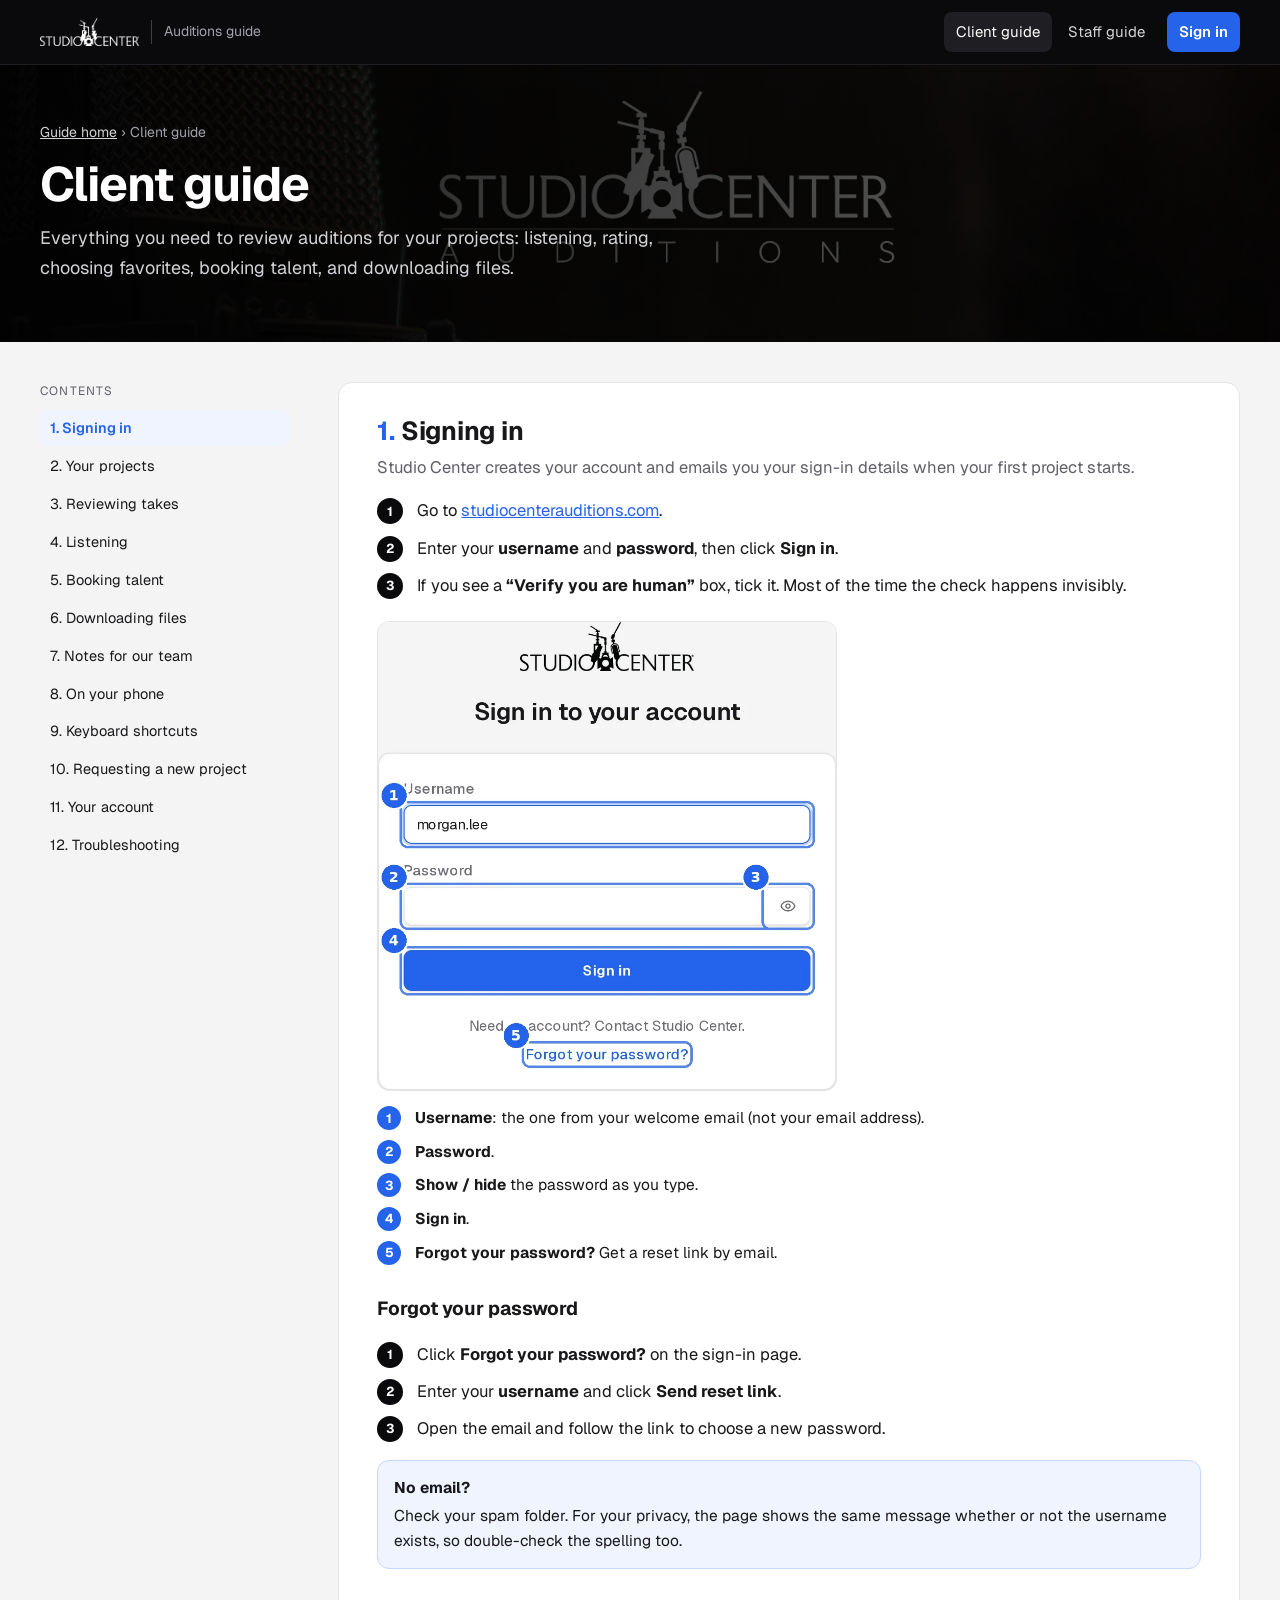
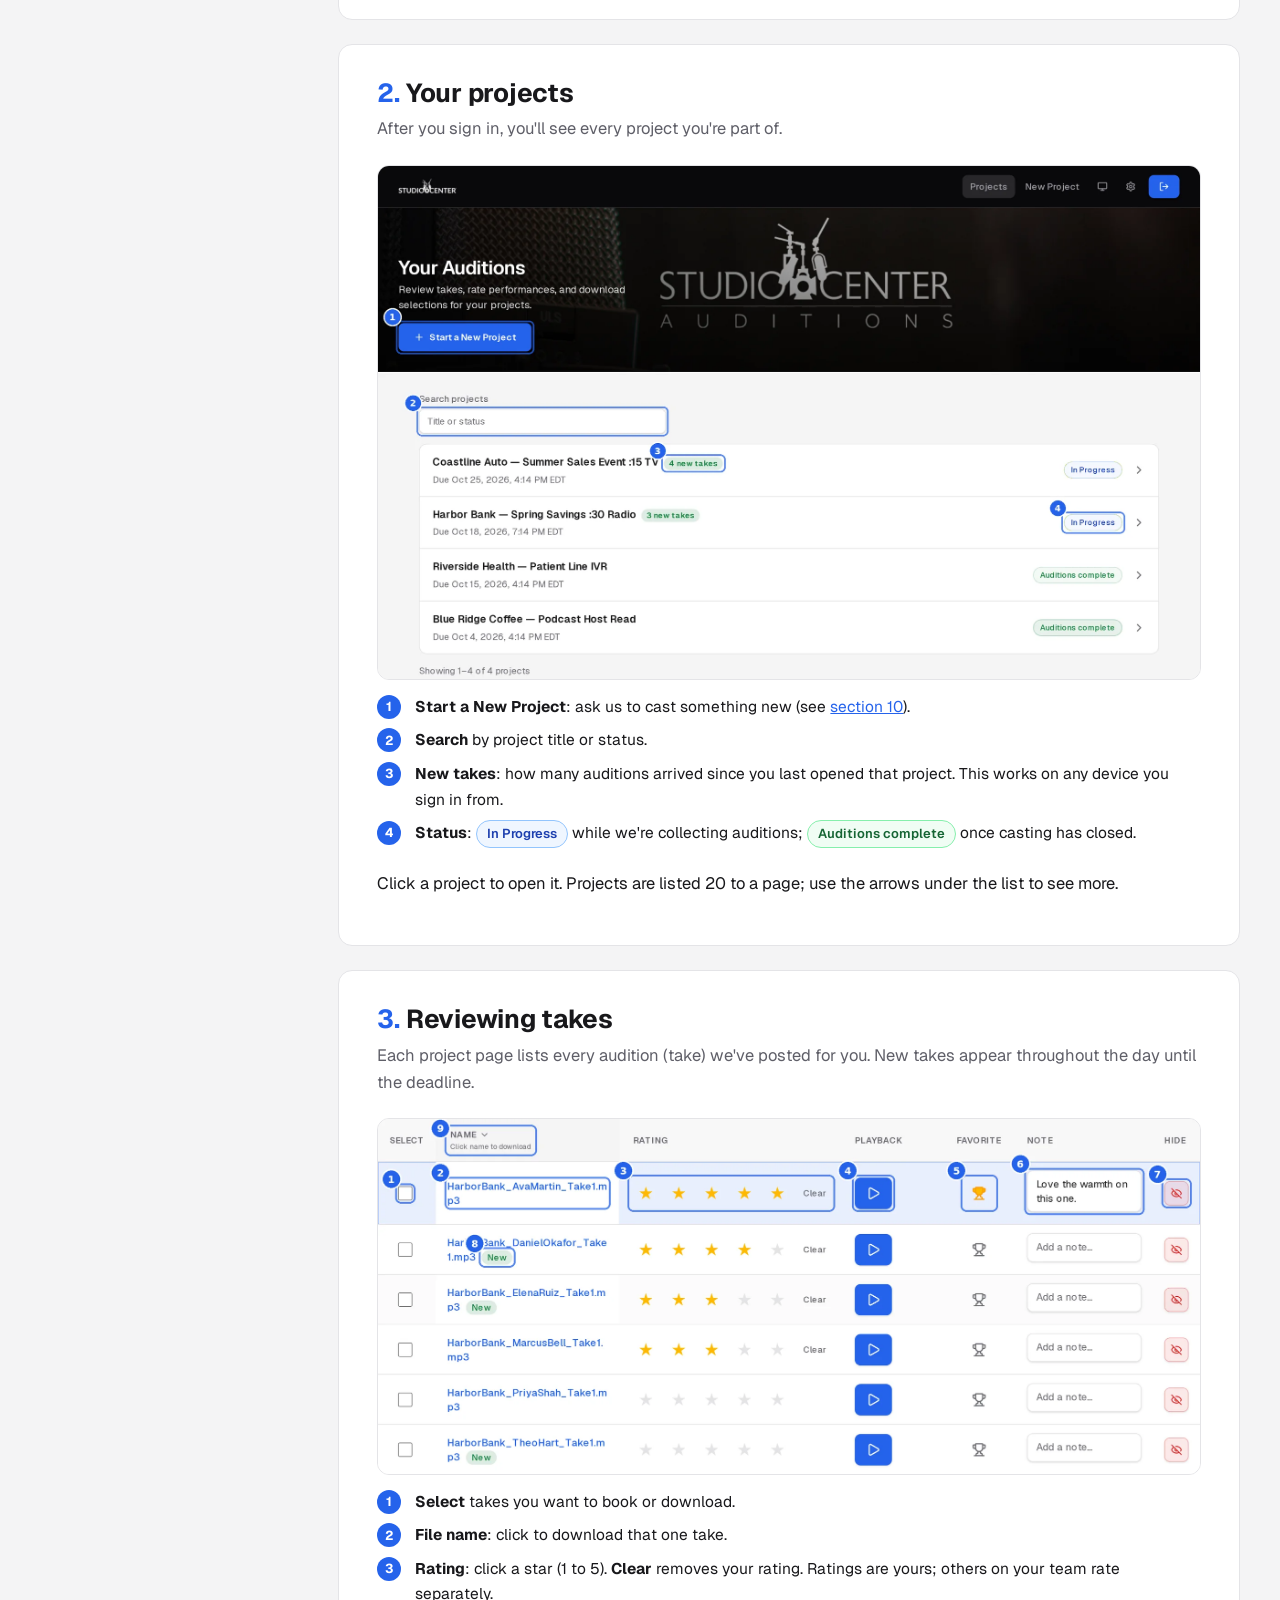
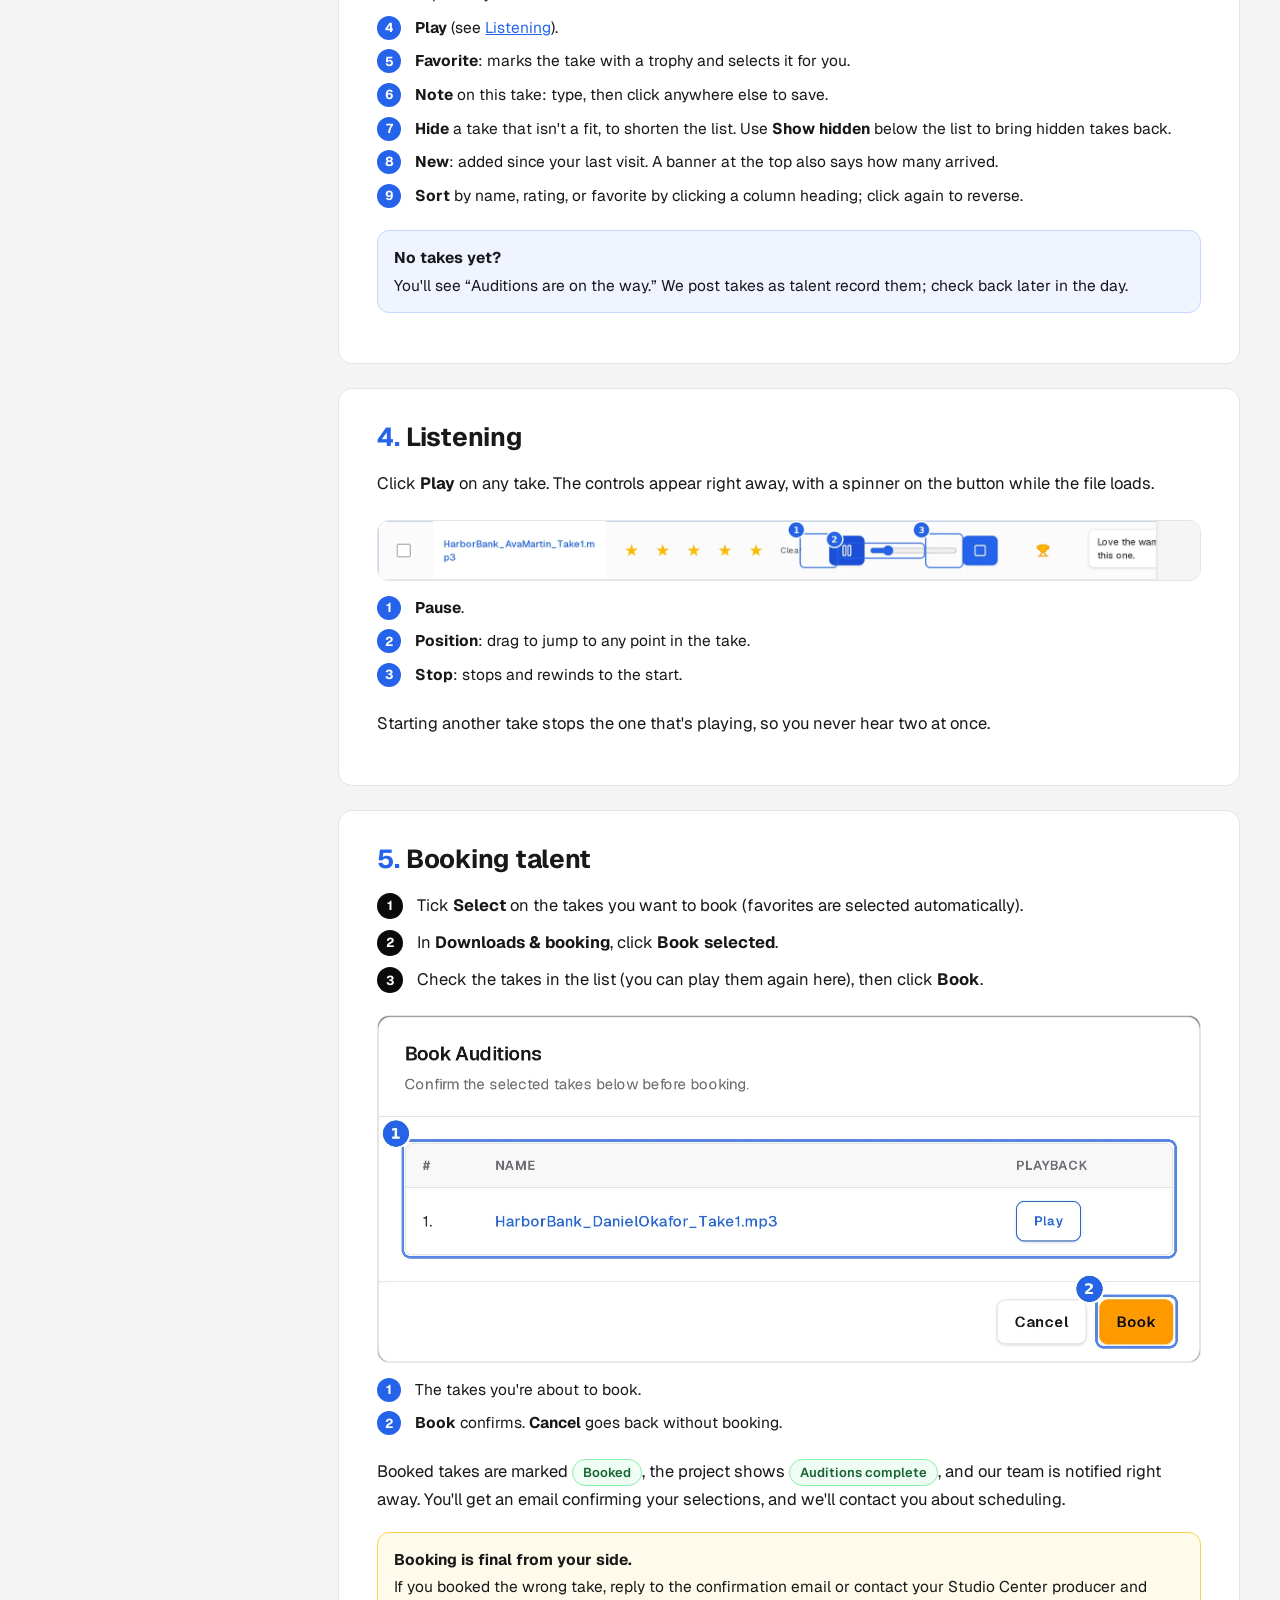
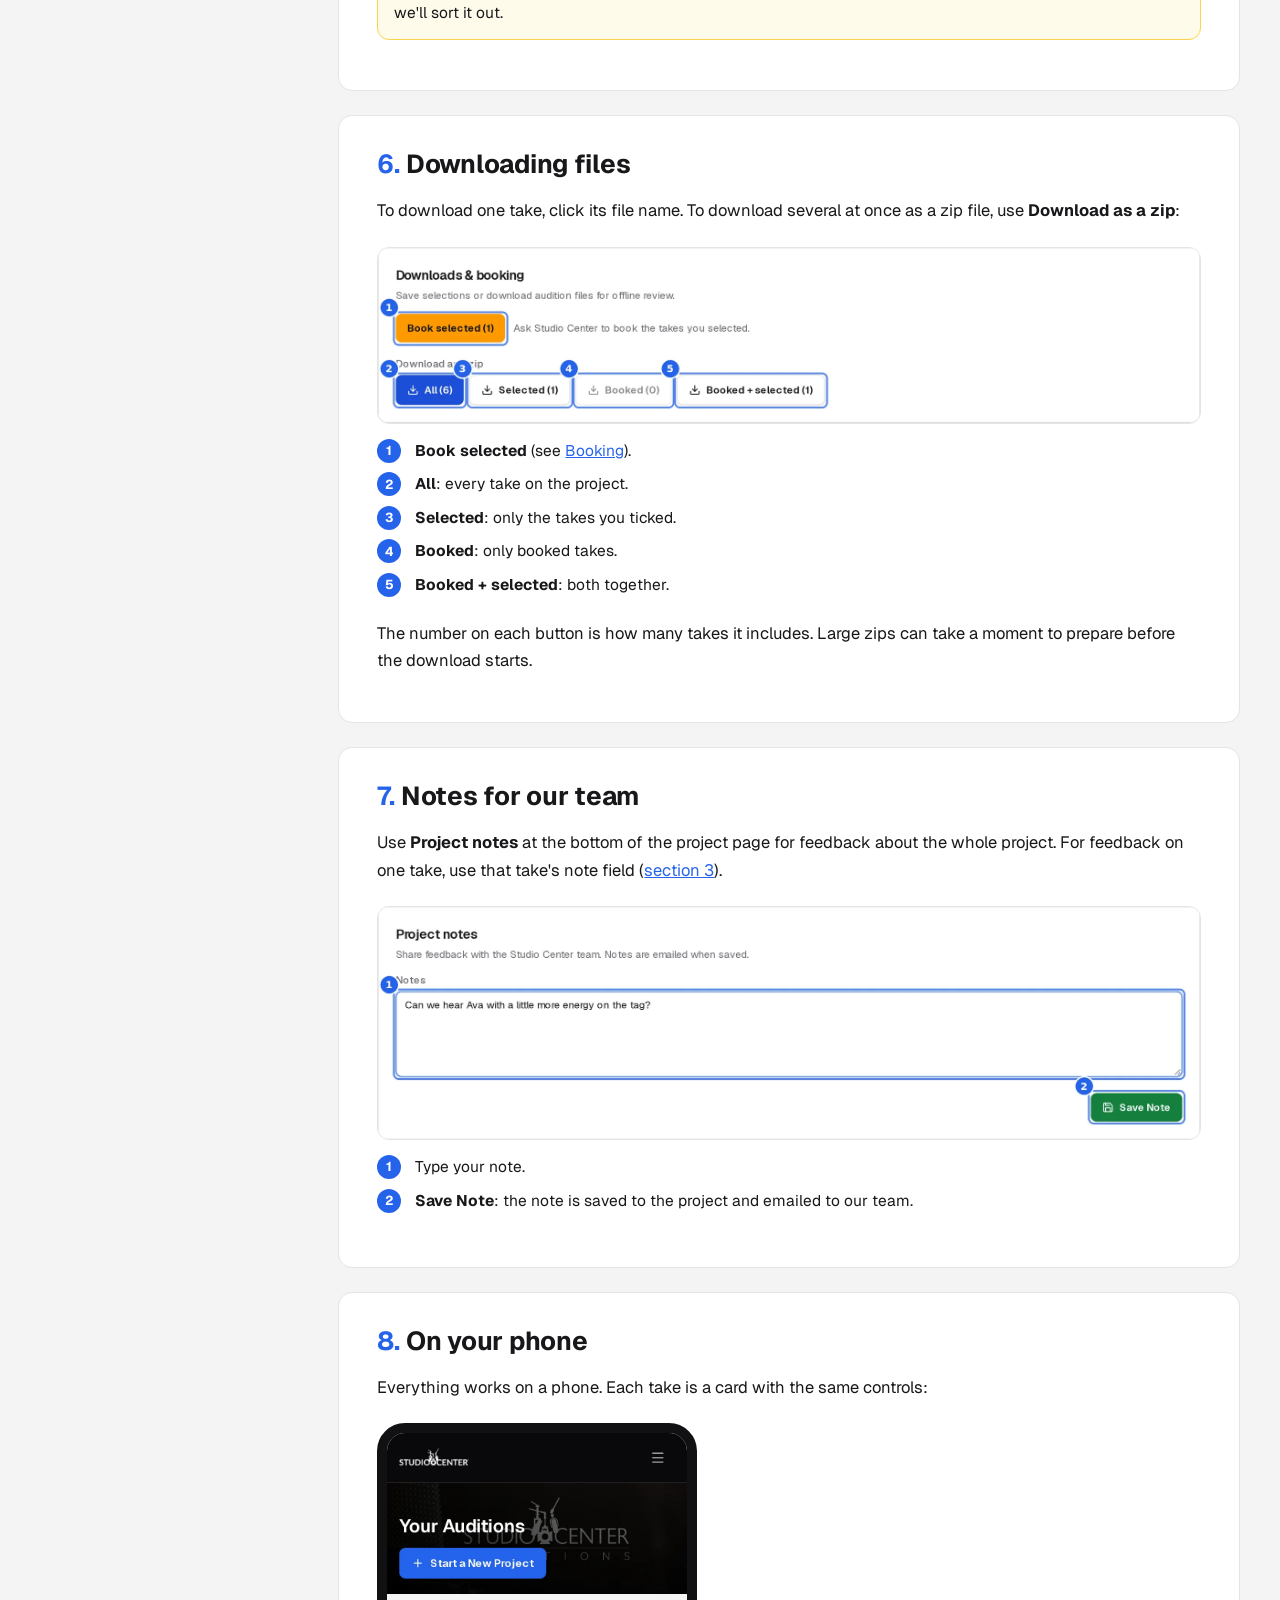
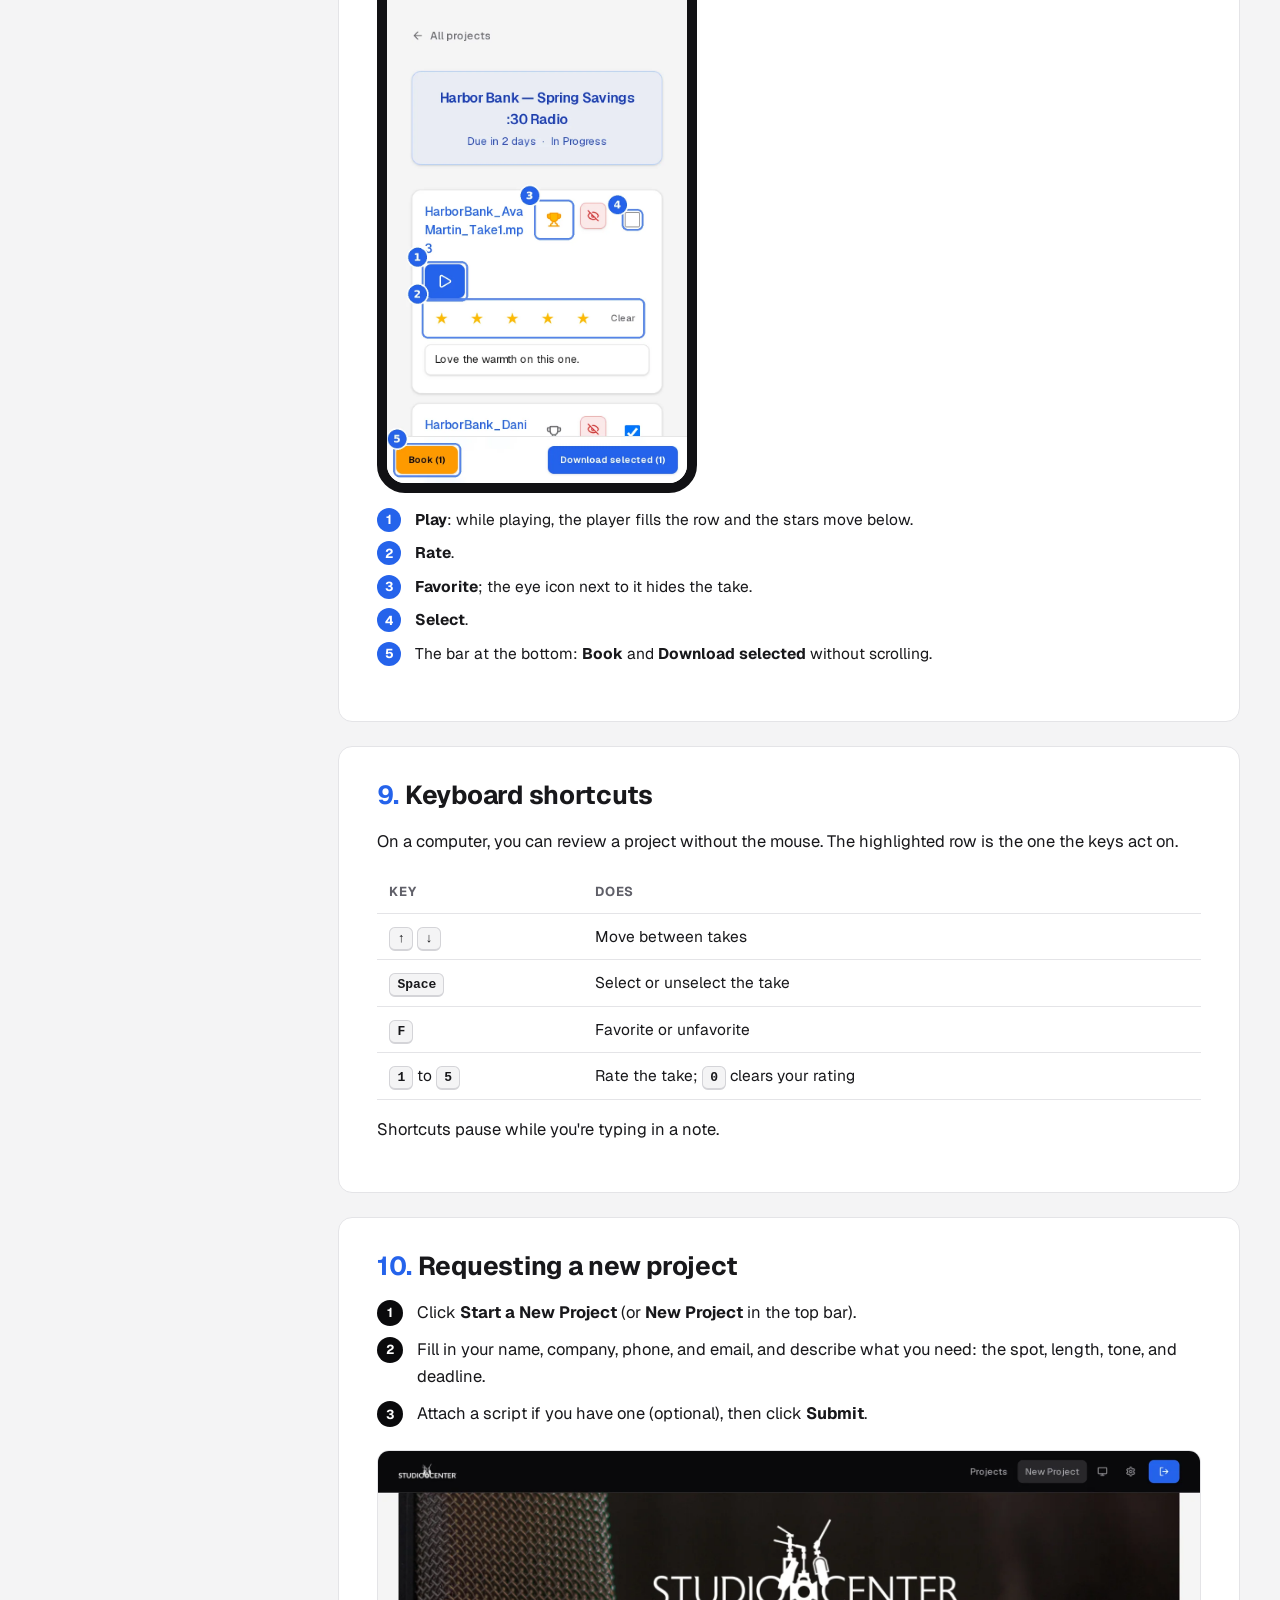
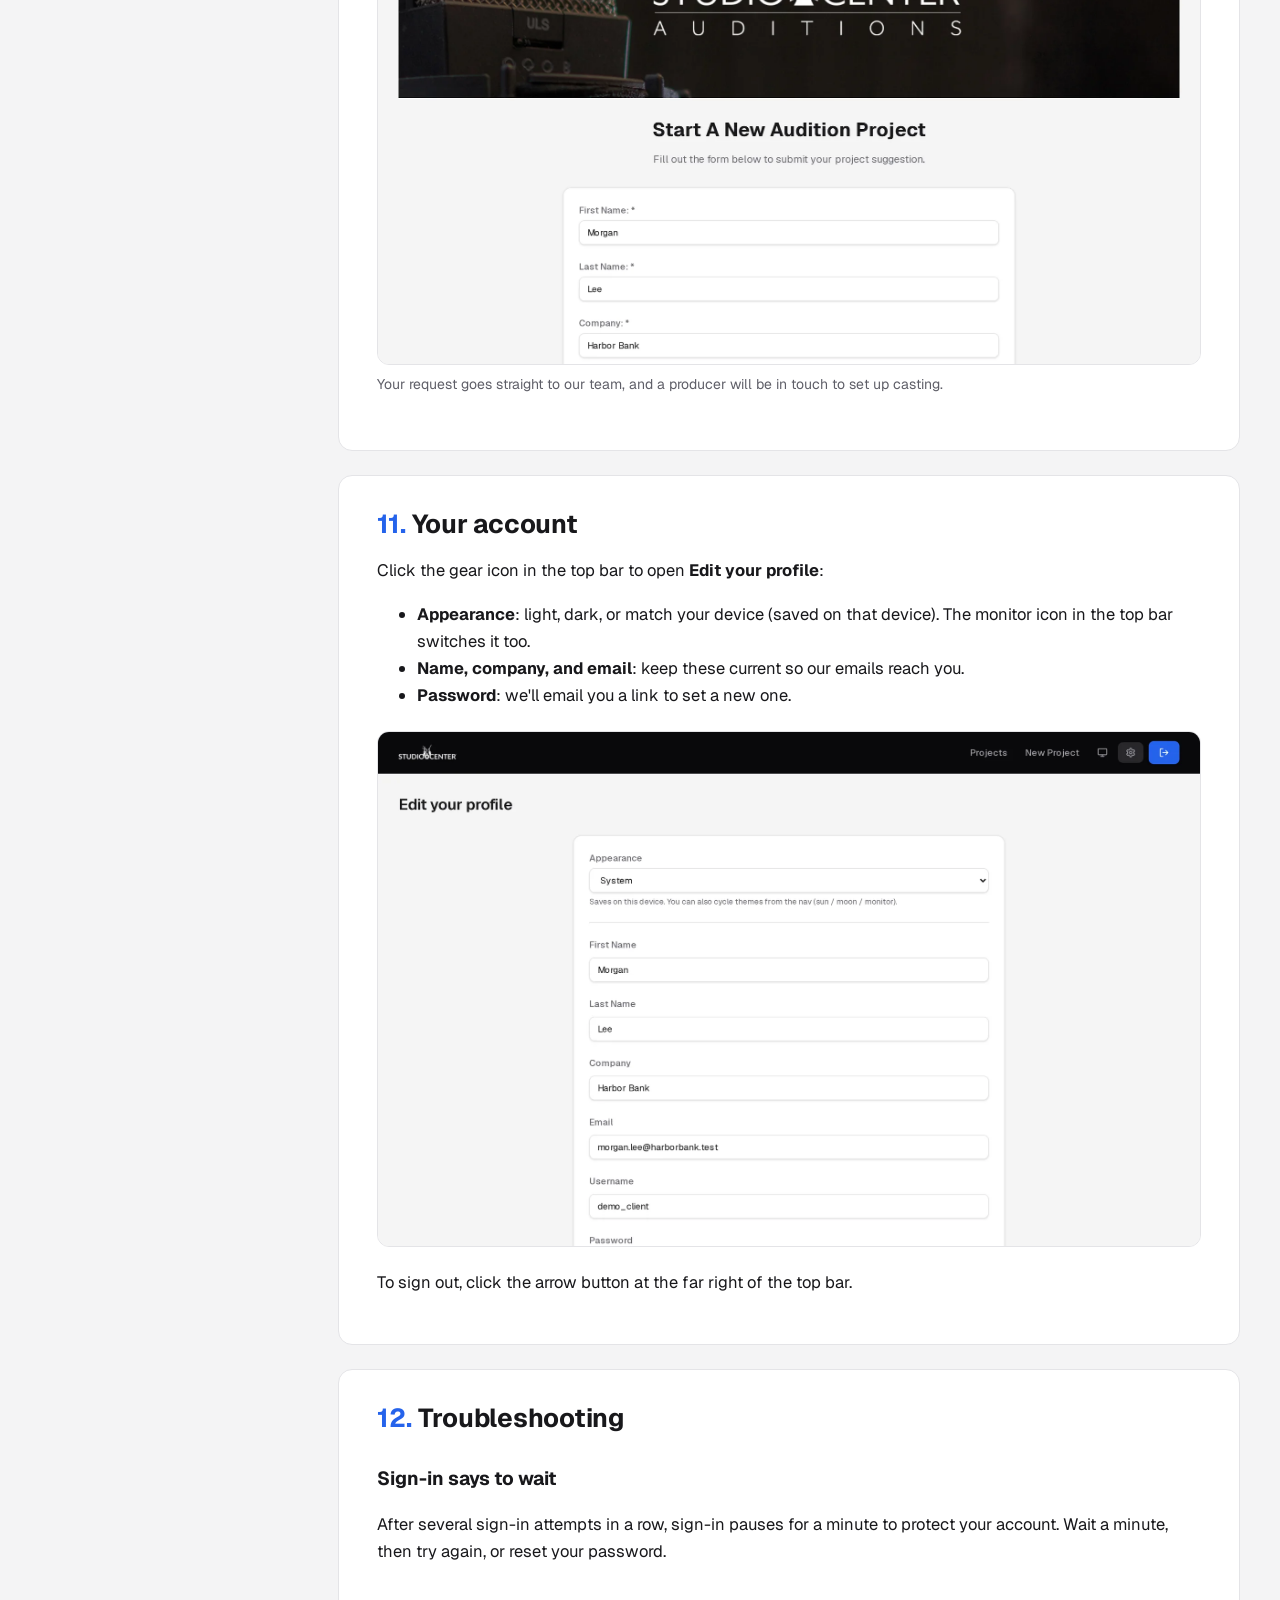
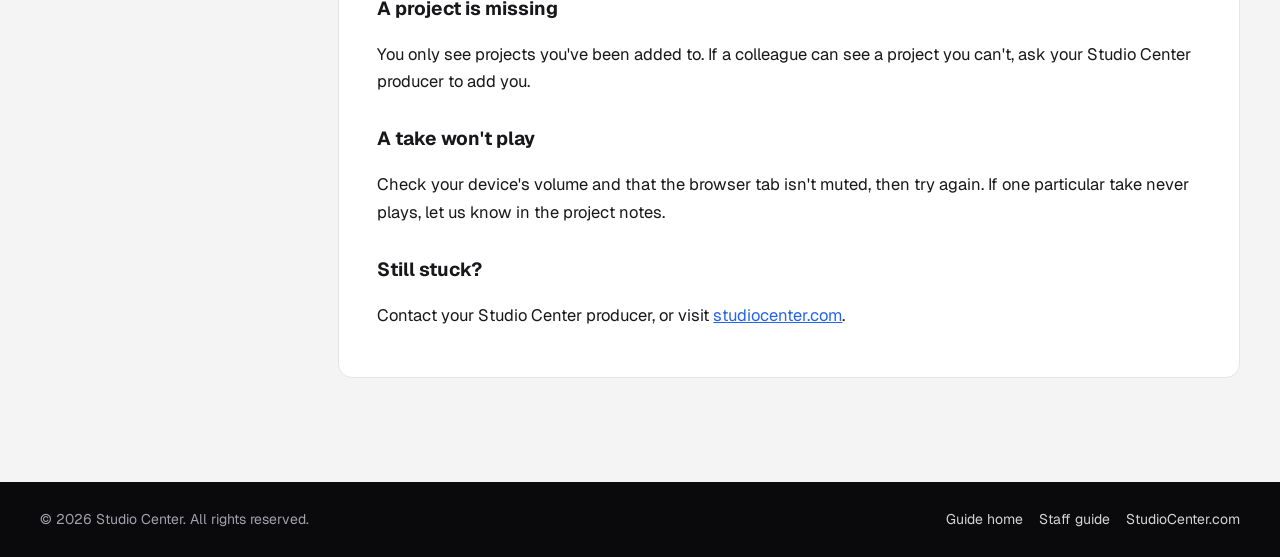
==== client-guide.html @ 07613384 "Turn the site into a user guide: client guide, staff guide, guide home. Step-by-step instructions wi" ====
<!doctype html>
<html lang="en">
<head>
  <meta charset="utf-8">
  <meta name="viewport" content="width=device-width, initial-scale=1">
  <title>Client guide · Studio Center Auditions</title>
  <meta name="description" content="How to review auditions, rate and favorite takes, book talent, and download files in Studio Center Auditions.">
  <link rel="icon" href="assets/icon.png" type="image/png">
  <link rel="apple-touch-icon" href="assets/apple-icon.png">
  <link rel="preconnect" href="https://fonts.googleapis.com">
  <link rel="preconnect" href="https://fonts.gstatic.com" crossorigin>
  <link href="https://fonts.googleapis.com/css2?family=Geist:wght@400;500;600;700&display=swap" rel="stylesheet">
  <link rel="stylesheet" href="assets/site.css">
</head>
<body>
  <header class="top">
    <div class="wrap">
      <a class="brand" href="./"><img src="assets/sc-logo-white.png" alt="Studio Center" width="900" height="254"><span>Auditions guide</span></a>
      <nav>
        <a href="client-guide.html" aria-current="page">Client guide</a>
        <a href="staff-guide.html" class="hide-sm">Staff guide</a>
        <a class="signin" href="https://studiocenterauditions.com/auth/signin">Sign in</a>
      </nav>
    </div>
  </header>

  <div class="band">
    <div class="wrap">
      <div class="crumb"><a href="./">Guide home</a> › Client guide</div>
      <h1>Client guide</h1>
      <p>Everything you need to review auditions for your projects: listening, rating, choosing favorites, booking talent, and downloading files.</p>
    </div>
  </div>

  <main class="wrap guide">
    <nav class="toc" aria-label="Contents">
      <p>Contents</p>
      <ol>
        <li><a href="#sign-in">1. Signing in</a></li>
        <li><a href="#projects">2. Your projects</a></li>
        <li><a href="#takes">3. Reviewing takes</a></li>
        <li><a href="#listen">4. Listening</a></li>
        <li><a href="#booking">5. Booking talent</a></li>
        <li><a href="#downloads">6. Downloading files</a></li>
        <li><a href="#notes">7. Notes for our team</a></li>
        <li><a href="#phone">8. On your phone</a></li>
        <li><a href="#shortcuts">9. Keyboard shortcuts</a></li>
        <li><a href="#new-project">10. Requesting a new project</a></li>
        <li><a href="#account">11. Your account</a></li>
        <li><a href="#help">12. Troubleshooting</a></li>
      </ol>
    </nav>

    <article>
      <section id="sign-in">
        <h2><span class="num">1.</span>Signing in</h2>
        <p class="lead">Studio Center creates your account and emails you your sign-in details when your first project starts.</p>
        <ol class="steps">
          <li>Go to <a href="https://studiocenterauditions.com/auth/signin">studiocenterauditions.com</a>.</li>
          <li>Enter your <b>username</b> and <b>password</b>, then click <b>Sign in</b>.</li>
          <li>If you see a <b>“Verify you are human”</b> box, tick it. Most of the time the check happens invisibly.</li>
        </ol>
        <figure class="narrow">
          <div class="frame"><img src="assets/guide/c-signin.webp" alt="The sign-in page with numbered markers" width="896" height="916" loading="lazy"></div>
          <ul class="legend">
            <li><b class="n">1</b><span><b>Username</b>: the one from your welcome email (not your email address).</span></li>
            <li><b class="n">2</b><span><b>Password</b>.</span></li>
            <li><b class="n">3</b><span><b>Show / hide</b> the password as you type.</span></li>
            <li><b class="n">4</b><span><b>Sign in</b>.</span></li>
            <li><b class="n">5</b><span><b>Forgot your password?</b> Get a reset link by email.</span></li>
          </ul>
        </figure>
        <h3>Forgot your password</h3>
        <ol class="steps">
          <li>Click <b>Forgot your password?</b> on the sign-in page.</li>
          <li>Enter your <b>username</b> and click <b>Send reset link</b>.</li>
          <li>Open the email and follow the link to choose a new password.</li>
        </ol>
        <div class="tip"><strong>No email?</strong> Check your spam folder. For your privacy, the page shows the same message whether or not the username exists, so double-check the spelling too.</div>
      </section>

      <section id="projects">
        <h2><span class="num">2.</span>Your projects</h2>
        <p class="lead">After you sign in, you'll see every project you're part of.</p>
        <figure>
          <div class="frame"><img src="assets/guide/c-projects.webp" alt="The projects page with numbered markers" width="1800" height="1125" loading="lazy"></div>
          <ul class="legend">
            <li><b class="n">1</b><span><b>Start a New Project</b>: ask us to cast something new (see <a href="#new-project">section 10</a>).</span></li>
            <li><b class="n">2</b><span><b>Search</b> by project title or status.</span></li>
            <li><b class="n">3</b><span><b>New takes</b>: how many auditions arrived since you last opened that project. This works on any device you sign in from.</span></li>
            <li><b class="n">4</b><span><b>Status</b>: <span class="chip blue">In Progress</span> while we're collecting auditions; <span class="chip green">Auditions complete</span> once casting has closed.</span></li>
          </ul>
        </figure>
        <p>Click a project to open it. Projects are listed 20 to a page; use the arrows under the list to see more.</p>
      </section>

      <section id="takes">
        <h2><span class="num">3.</span>Reviewing takes</h2>
        <p class="lead">Each project page lists every audition (take) we've posted for you. New takes appear throughout the day until the deadline.</p>
        <figure>
          <div class="frame"><img src="assets/guide/c-takes.webp" alt="The takes table with numbered markers" width="1800" height="777" loading="lazy"></div>
          <ul class="legend">
            <li><b class="n">1</b><span><b>Select</b> takes you want to book or download.</span></li>
            <li><b class="n">2</b><span><b>File name</b>: click to download that one take.</span></li>
            <li><b class="n">3</b><span><b>Rating</b>: click a star (1 to 5). <b>Clear</b> removes your rating. Ratings are yours; others on your team rate separately.</span></li>
            <li><b class="n">4</b><span><b>Play</b> (see <a href="#listen">Listening</a>).</span></li>
            <li><b class="n">5</b><span><b>Favorite</b>: marks the take with a trophy and selects it for you.</span></li>
            <li><b class="n">6</b><span><b>Note</b> on this take: type, then click anywhere else to save.</span></li>
            <li><b class="n">7</b><span><b>Hide</b> a take that isn't a fit, to shorten the list. Use <b>Show hidden</b> below the list to bring hidden takes back.</span></li>
            <li><b class="n">8</b><span><b>New</b>: added since your last visit. A banner at the top also says how many arrived.</span></li>
            <li><b class="n">9</b><span><b>Sort</b> by name, rating, or favorite by clicking a column heading; click again to reverse.</span></li>
          </ul>
        </figure>
        <div class="tip"><strong>No takes yet?</strong> You'll see “Auditions are on the way.” We post takes as talent record them; check back later in the day.</div>
      </section>

      <section id="listen">
        <h2><span class="num">4.</span>Listening</h2>
        <p>Click <b>Play</b> on any take. The controls appear right away, with a spinner on the button while the file loads.</p>
        <figure>
          <div class="frame"><img src="assets/guide/c-player.webp" alt="A take playing, with pause, position and stop controls" width="1800" height="130" loading="lazy"></div>
          <ul class="legend">
            <li><b class="n">1</b><span><b>Pause</b>.</span></li>
            <li><b class="n">2</b><span><b>Position</b>: drag to jump to any point in the take.</span></li>
            <li><b class="n">3</b><span><b>Stop</b>: stops and rewinds to the start.</span></li>
          </ul>
        </figure>
        <p>Starting another take stops the one that's playing, so you never hear two at once.</p>
      </section>

      <section id="booking">
        <h2><span class="num">5.</span>Booking talent</h2>
        <ol class="steps">
          <li>Tick <b>Select</b> on the takes you want to book (favorites are selected automatically).</li>
          <li>In <b>Downloads &amp; booking</b>, click <b>Book selected</b>.</li>
          <li>Check the takes in the list (you can play them again here), then click <b>Book</b>.</li>
        </ol>
        <figure>
          <div class="frame"><img src="assets/guide/c-book.webp" alt="The Book Auditions dialog" width="1536" height="646" loading="lazy"></div>
          <ul class="legend">
            <li><b class="n">1</b><span>The takes you're about to book.</span></li>
            <li><b class="n">2</b><span><b>Book</b> confirms. <b>Cancel</b> goes back without booking.</span></li>
          </ul>
        </figure>
        <p>Booked takes are marked <span class="chip green">Booked</span>, the project shows <span class="chip green">Auditions complete</span>, and our team is notified right away. You'll get an email confirming your selections, and we'll contact you about scheduling.</p>
        <div class="note"><strong>Booking is final from your side.</strong> If you booked the wrong take, reply to the confirmation email or contact your Studio Center producer and we'll sort it out.</div>
      </section>

      <section id="downloads">
        <h2><span class="num">6.</span>Downloading files</h2>
        <p>To download one take, click its file name. To download several at once as a zip file, use <b>Download as a zip</b>:</p>
        <figure>
          <div class="frame"><img src="assets/guide/c-downloads.webp" alt="The Downloads and booking panel" width="1800" height="384" loading="lazy"></div>
          <ul class="legend">
            <li><b class="n">1</b><span><b>Book selected</b> (see <a href="#booking">Booking</a>).</span></li>
            <li><b class="n">2</b><span><b>All</b>: every take on the project.</span></li>
            <li><b class="n">3</b><span><b>Selected</b>: only the takes you ticked.</span></li>
            <li><b class="n">4</b><span><b>Booked</b>: only booked takes.</span></li>
            <li><b class="n">5</b><span><b>Booked + selected</b>: both together.</span></li>
          </ul>
        </figure>
        <p>The number on each button is how many takes it includes. Large zips can take a moment to prepare before the download starts.</p>
      </section>

      <section id="notes">
        <h2><span class="num">7.</span>Notes for our team</h2>
        <p>Use <b>Project notes</b> at the bottom of the project page for feedback about the whole project. For feedback on one take, use that take's note field (<a href="#takes">section 3</a>).</p>
        <figure>
          <div class="frame"><img src="assets/guide/c-notes.webp" alt="The Project notes panel" width="1800" height="509" loading="lazy"></div>
          <ul class="legend">
            <li><b class="n">1</b><span>Type your note.</span></li>
            <li><b class="n">2</b><span><b>Save Note</b>: the note is saved to the project and emailed to our team.</span></li>
          </ul>
        </figure>
      </section>

      <section id="phone">
        <h2><span class="num">8.</span>On your phone</h2>
        <p>Everything works on a phone. Each take is a card with the same controls:</p>
        <figure class="phone">
          <div class="frame"><img src="assets/guide/c-phone.webp" alt="A project on a phone" width="780" height="1688" loading="lazy"></div>
          <ul class="legend">
            <li><b class="n">1</b><span><b>Play</b>: while playing, the player fills the row and the stars move below.</span></li>
            <li><b class="n">2</b><span><b>Rate</b>.</span></li>
            <li><b class="n">3</b><span><b>Favorite</b>; the eye icon next to it hides the take.</span></li>
            <li><b class="n">4</b><span><b>Select</b>.</span></li>
            <li><b class="n">5</b><span>The bar at the bottom: <b>Book</b> and <b>Download selected</b> without scrolling.</span></li>
          </ul>
        </figure>
      </section>

      <section id="shortcuts">
        <h2><span class="num">9.</span>Keyboard shortcuts</h2>
        <p>On a computer, you can review a project without the mouse. The highlighted row is the one the keys act on.</p>
        <table class="simple">
          <thead><tr><th>Key</th><th>Does</th></tr></thead>
          <tbody>
            <tr><td><kbd>↑</kbd> <kbd>↓</kbd></td><td>Move between takes</td></tr>
            <tr><td><kbd>Space</kbd></td><td>Select or unselect the take</td></tr>
            <tr><td><kbd>F</kbd></td><td>Favorite or unfavorite</td></tr>
            <tr><td><kbd>1</kbd> to <kbd>5</kbd></td><td>Rate the take; <kbd>0</kbd> clears your rating</td></tr>
          </tbody>
        </table>
        <p>Shortcuts pause while you're typing in a note.</p>
      </section>

      <section id="new-project">
        <h2><span class="num">10.</span>Requesting a new project</h2>
        <ol class="steps">
          <li>Click <b>Start a New Project</b> (or <b>New Project</b> in the top bar).</li>
          <li>Fill in your name, company, phone, and email, and describe what you need: the spot, length, tone, and deadline.</li>
          <li>Attach a script if you have one (optional), then click <b>Submit</b>.</li>
        </ol>
        <figure>
          <div class="frame"><img src="assets/guide/c-new.webp" alt="The Start a New Audition Project form" width="1800" height="1125" loading="lazy"></div>
          <figcaption>Your request goes straight to our team, and a producer will be in touch to set up casting.</figcaption>
        </figure>
      </section>

      <section id="account">
        <h2><span class="num">11.</span>Your account</h2>
        <p>Click the gear icon in the top bar to open <b>Edit your profile</b>:</p>
        <ul>
          <li><b>Appearance</b>: light, dark, or match your device (saved on that device). The monitor icon in the top bar switches it too.</li>
          <li><b>Name, company, and email</b>: keep these current so our emails reach you.</li>
          <li><b>Password</b>: we'll email you a link to set a new one.</li>
        </ul>
        <figure>
          <div class="frame"><img src="assets/guide/c-profile.webp" alt="The Edit your profile page" width="1800" height="1125" loading="lazy"></div>
        </figure>
        <p>To sign out, click the arrow button at the far right of the top bar.</p>
      </section>

      <section id="help">
        <h2><span class="num">12.</span>Troubleshooting</h2>
        <h3>Sign-in says to wait</h3>
        <p>After several sign-in attempts in a row, sign-in pauses for a minute to protect your account. Wait a minute, then try again, or reset your password.</p>
        <h3>A project is missing</h3>
        <p>You only see projects you've been added to. If a colleague can see a project you can't, ask your Studio Center producer to add you.</p>
        <h3>A take won't play</h3>
        <p>Check your device's volume and that the browser tab isn't muted, then try again. If one particular take never plays, let us know in the project notes.</p>
        <h3>Still stuck?</h3>
        <p>Contact your Studio Center producer, or visit <a href="https://www.studiocenter.com">studiocenter.com</a>.</p>
      </section>
    </article>
  </main>

  <footer>
    <div class="wrap">
      <span>© 2026 Studio Center. All rights reserved.</span>
      <span><a href="./">Guide home</a><a href="staff-guide.html">Staff guide</a><a href="https://www.studiocenter.com">StudioCenter.com</a></span>
    </div>
  </footer>
  <script src="assets/toc.js"></script>
</body>
</html>
---- assets/site.css ----
:root {
  --ink: #0a0a0c;
  --page: #f4f4f5;
  --card: #ffffff;
  --text: #18181b;
  --muted: #5f5f68;
  --line: #e4e4e7;
  --primary: #2563eb;
  --primary-soft: #eff4ff;
  --success: #15803d;
  --warn-bg: #fffbeb;
  --warn-line: #fcd34d;
  --radius: 14px;
}
* { box-sizing: border-box; }
html { scroll-behavior: smooth; scroll-padding-top: 84px; }
body { margin: 0; font-family: Geist, ui-sans-serif, system-ui, -apple-system, "Segoe UI", sans-serif; background: var(--page); color: var(--text); line-height: 1.65; -webkit-font-smoothing: antialiased; }
img { max-width: 100%; height: auto; display: block; }
a { color: var(--primary); }
.wrap { width: min(1200px, 100% - 32px); margin-inline: auto; }

/* Header */
.top { position: sticky; top: 0; z-index: 20; background: var(--ink); border-bottom: 1px solid #1f1f23; }
.top .wrap { display: flex; align-items: center; justify-content: space-between; height: 64px; gap: 12px; }
.top .brand { display: flex; align-items: center; gap: 12px; text-decoration: none; color: #fff; }
.top .brand img { height: 28px; width: auto; }
.top .brand span { font-size: 14px; color: #a1a1aa; border-left: 1px solid #3f3f46; padding-left: 12px; }
.top nav { display: flex; gap: 4px; align-items: center; }
.top nav a { color: #d4d4d8; text-decoration: none; font-size: 15px; padding: 8px 12px; border-radius: 8px; }
.top nav a:hover, .top nav a[aria-current="page"] { background: #1f1f23; color: #fff; }
.top nav a.signin { background: var(--primary); color: #fff; font-weight: 600; margin-left: 6px; }
.top nav a.signin:hover { background: #1d4ed8; }

/* Page header band */
.band { background: var(--ink) url(banner.webp) center/cover no-repeat; color: #fff; position: relative; }
.band::before { content: ""; position: absolute; inset: 0; background: linear-gradient(90deg, rgba(0,0,0,.9), rgba(0,0,0,.6)); }
.band .wrap { position: relative; padding: 56px 0 60px; }
.band h1 { font-size: clamp(32px, 4.4vw, 48px); line-height: 1.1; letter-spacing: -.02em; margin: 0 0 12px; }
.band p { font-size: 18px; color: #d4d4d8; margin: 0; max-width: 680px; }
.crumb { font-size: 14px; color: #a1a1aa; margin-bottom: 14px; }
.crumb a { color: #d4d4d8; }

/* Guide layout */
.guide { display: grid; grid-template-columns: 250px minmax(0, 1fr); gap: 48px; padding: 40px 0 80px; }
.toc { position: sticky; top: 84px; align-self: start; max-height: calc(100vh - 100px); overflow: auto; font-size: 14.5px; }
.toc p { font-size: 12px; letter-spacing: .1em; text-transform: uppercase; color: var(--muted); margin: 0 0 8px; }
.toc ol { list-style: none; margin: 0; padding: 0; display: grid; gap: 2px; }
.toc a { display: block; color: var(--text); text-decoration: none; padding: 6px 10px; border-radius: 8px; }
.toc a:hover { background: #e9e9ec; }
.toc a.active { background: var(--primary-soft); color: var(--primary); font-weight: 600; }
article { min-width: 0; }
article section { background: var(--card); border: 1px solid var(--line); border-radius: var(--radius); padding: 32px clamp(20px, 3vw, 40px); margin-bottom: 24px; }
article h2 { font-size: 26px; letter-spacing: -.01em; line-height: 1.25; margin: 0 0 6px; }
article h2 .num { color: var(--primary); margin-right: 6px; }
article h3 { font-size: 19px; margin: 28px 0 8px; }
article p, article li { font-size: 16.5px; }
article p.lead { color: var(--muted); margin-top: 0; }
article ol.steps { padding-left: 0; list-style: none; counter-reset: step; display: grid; gap: 10px; }
article ol.steps > li { counter-increment: step; position: relative; padding-left: 40px; }
article ol.steps > li::before { content: counter(step); position: absolute; left: 0; top: 1px; width: 26px; height: 26px; border-radius: 50%; background: var(--ink); color: #fff; font-size: 13px; font-weight: 700; display: grid; place-items: center; }

figure { margin: 22px 0; }
figure .frame { border: 1px solid var(--line); border-radius: 12px; overflow: hidden; background: #fafafa; }
figure.narrow .frame { max-width: 460px; }
figure.phone .frame { max-width: 320px; border-radius: 28px; border: 10px solid #111114; }
figcaption { font-size: 14px; color: var(--muted); margin-top: 8px; }
.legend { list-style: none; padding: 0; margin: 14px 0 0; display: grid; gap: 8px; }
.legend li { display: grid; grid-template-columns: 28px 1fr; gap: 10px; align-items: start; font-size: 15.5px; }
.legend b.n { width: 24px; height: 24px; border-radius: 50%; background: var(--primary); color: #fff; font-size: 13px; display: grid; place-items: center; margin-top: 1px; }

.tip, .note { border-radius: 12px; padding: 14px 16px; margin: 18px 0; font-size: 15.5px; }
.tip { background: var(--primary-soft); border: 1px solid #c7d7fe; }
.note { background: var(--warn-bg); border: 1px solid var(--warn-line); }
.tip strong, .note strong { display: block; margin-bottom: 2px; }

table.simple { width: 100%; border-collapse: collapse; font-size: 15.5px; margin: 14px 0; }
table.simple th, table.simple td { text-align: left; padding: 10px 12px; border-bottom: 1px solid var(--line); vertical-align: top; }
table.simple th { font-size: 13px; text-transform: uppercase; letter-spacing: .05em; color: var(--muted); }
kbd { font: 600 13px/1 ui-monospace, SFMono-Regular, Menlo, monospace; background: #f4f4f5; border: 1px solid #d4d4d8; border-bottom-width: 2px; border-radius: 6px; padding: 3px 7px; }
.chip { display: inline-block; font-size: 13px; font-weight: 600; border-radius: 999px; padding: 2px 10px; border: 1px solid; }
.chip.blue { color: #1e40af; background: #eff6ff; border-color: #93c5fd; }
.chip.green { color: #166534; background: #f0fdf4; border-color: #86efac; }
.chip.red { color: #b91c1c; background: #fef2f2; border-color: #fca5a5; }
.chip.amber { color: #92400e; background: #fffbeb; border-color: #fcd34d; }
.chip.grey { color: #3f3f46; background: #f4f4f5; border-color: #d4d4d8; }
.chip.brown { color: #5c3800; background: #fbf3e6; border-color: #d9b98a; }

/* Home */
.cards { display: grid; grid-template-columns: 1fr 1fr; gap: 22px; margin: -40px 0 40px; position: relative; }
.card-link { display: block; background: var(--card); border: 1px solid var(--line); border-radius: 18px; padding: 28px; text-decoration: none; color: var(--text); box-shadow: 0 20px 40px -24px rgba(0,0,0,.35); transition: transform .15s, box-shadow .15s; }
.card-link:hover { transform: translateY(-2px); box-shadow: 0 26px 50px -24px rgba(0,0,0,.4); }
.card-link .eyebrow { font-size: 13px; font-weight: 600; color: var(--primary); text-transform: uppercase; letter-spacing: .08em; }
.card-link h2 { font-size: 26px; margin: 6px 0 8px; }
.card-link p { color: var(--muted); margin: 0 0 16px; }
.card-link ul { margin: 0; padding-left: 18px; color: var(--text); font-size: 15.5px; }
.card-link .go { display: inline-block; margin-top: 18px; font-weight: 600; color: var(--primary); }
.home-sections { display: grid; grid-template-columns: 1fr 1fr; gap: 22px; padding-bottom: 80px; }
.home-sections section { background: var(--card); border: 1px solid var(--line); border-radius: var(--radius); padding: 28px; }
.home-sections h2 { font-size: 22px; margin: 0 0 10px; }
details { border-top: 1px solid var(--line); padding: 12px 0; }
details:first-of-type { border-top: 0; }
summary { cursor: pointer; font-weight: 600; }
details p { margin: 8px 0 0; color: var(--muted); }

footer { background: var(--ink); color: #a1a1aa; font-size: 14px; }
footer .wrap { display: flex; justify-content: space-between; align-items: center; gap: 16px; padding: 26px 0; flex-wrap: wrap; }
footer a { color: #d4d4d8; text-decoration: none; margin-left: 16px; }
footer a:hover { color: #fff; }

@media (max-width: 960px) {
  .guide { grid-template-columns: 1fr; gap: 20px; }
  .toc { position: static; max-height: none; background: var(--card); border: 1px solid var(--line); border-radius: var(--radius); padding: 16px; }
  .toc ol { grid-template-columns: 1fr 1fr; }
  .cards, .home-sections { grid-template-columns: 1fr; }
}
@media (max-width: 600px) {
  .top .brand span, .top nav a.hide-sm { display: none; }
  .toc ol { grid-template-columns: 1fr; }
  article section { padding: 22px 18px; }
  footer a { margin: 0 16px 0 0; }
}
@media print {
  .top, .toc, footer, .band::before { display: none; }
  .band { background: none; color: var(--text); }
  .band p { color: var(--muted); }
  .guide { display: block; }
  article section { break-inside: avoid-page; border: 0; }
}
@media (prefers-reduced-motion: reduce) { html { scroll-behavior: auto; } .card-link { transition: none; } }

/* Home quick-start list */
ol.quick { list-style: none; padding: 0; margin: 0 0 16px; counter-reset: q; display: grid; gap: 10px; }
ol.quick li { counter-increment: q; position: relative; padding-left: 40px; }
ol.quick li::before { content: counter(q); position: absolute; left: 0; top: 1px; width: 26px; height: 26px; border-radius: 50%; background: var(--ink); color: #fff; font-size: 13px; font-weight: 700; display: grid; place-items: center; }
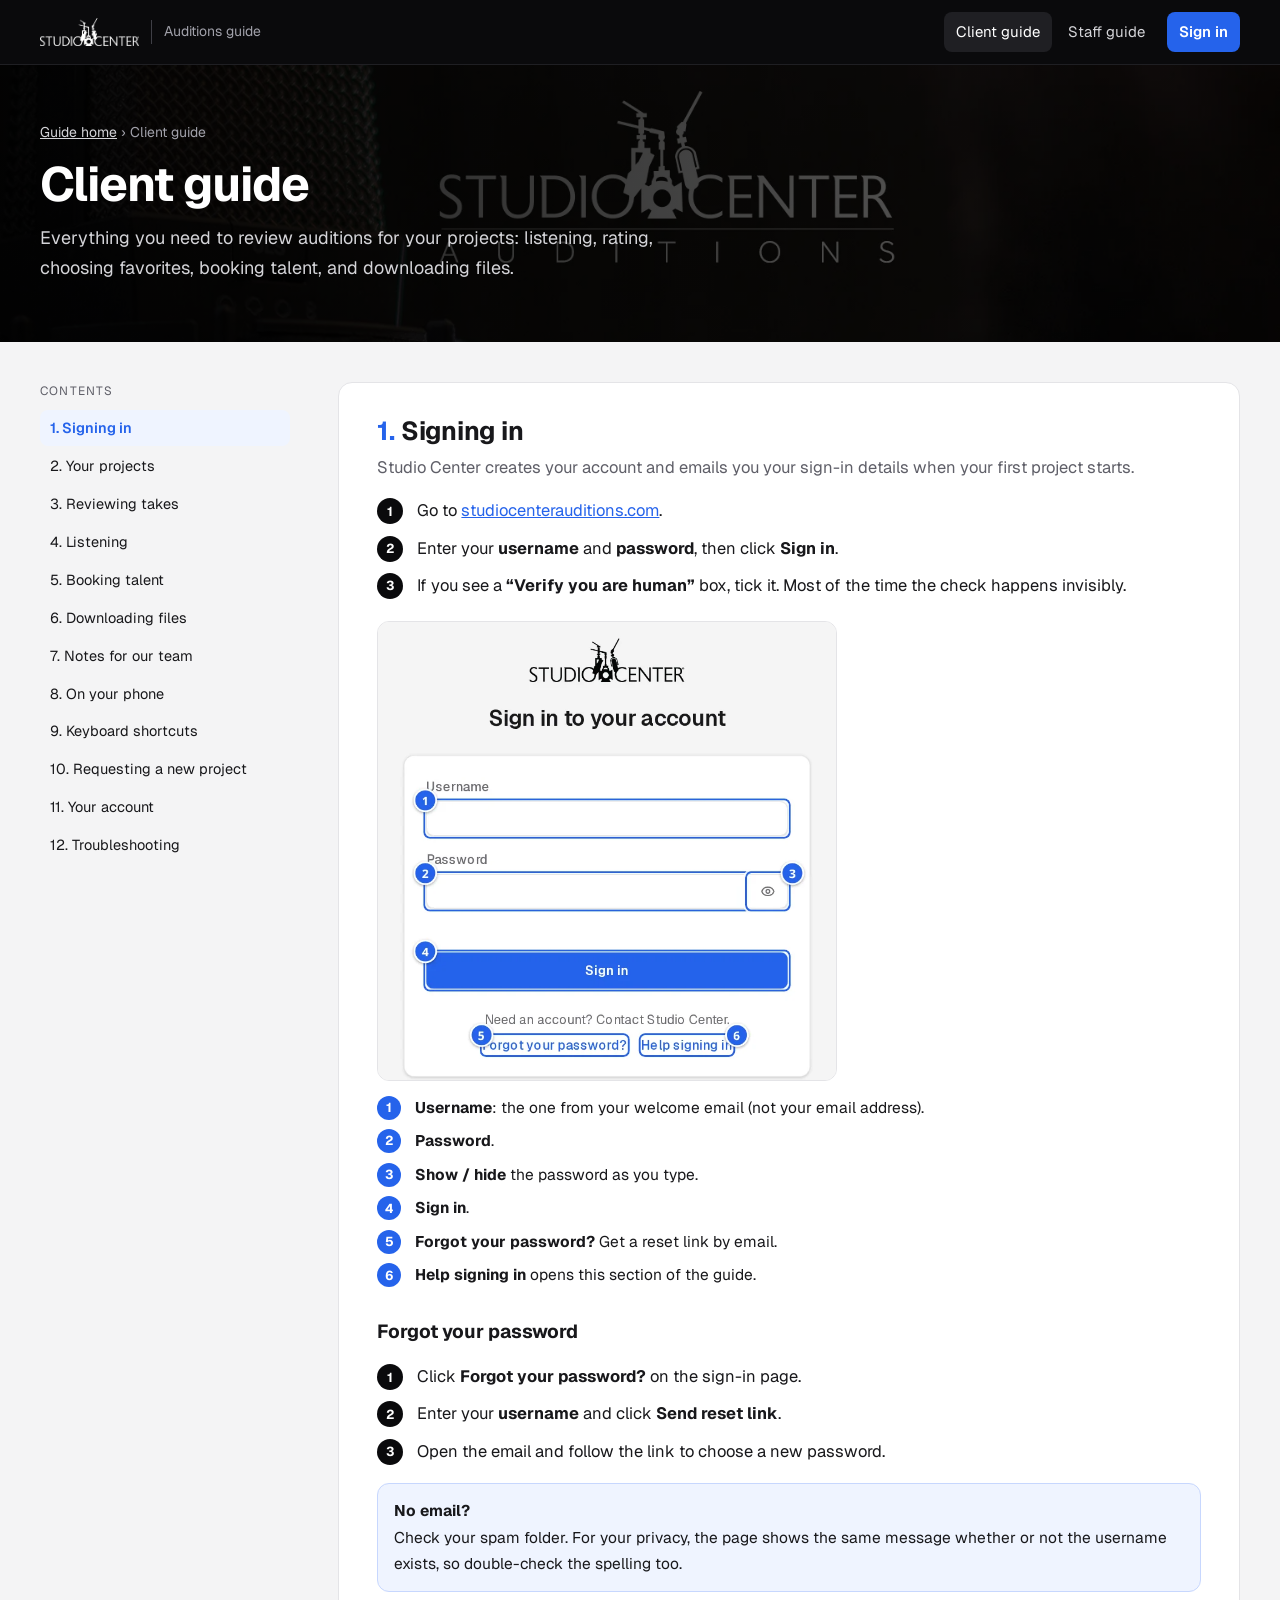
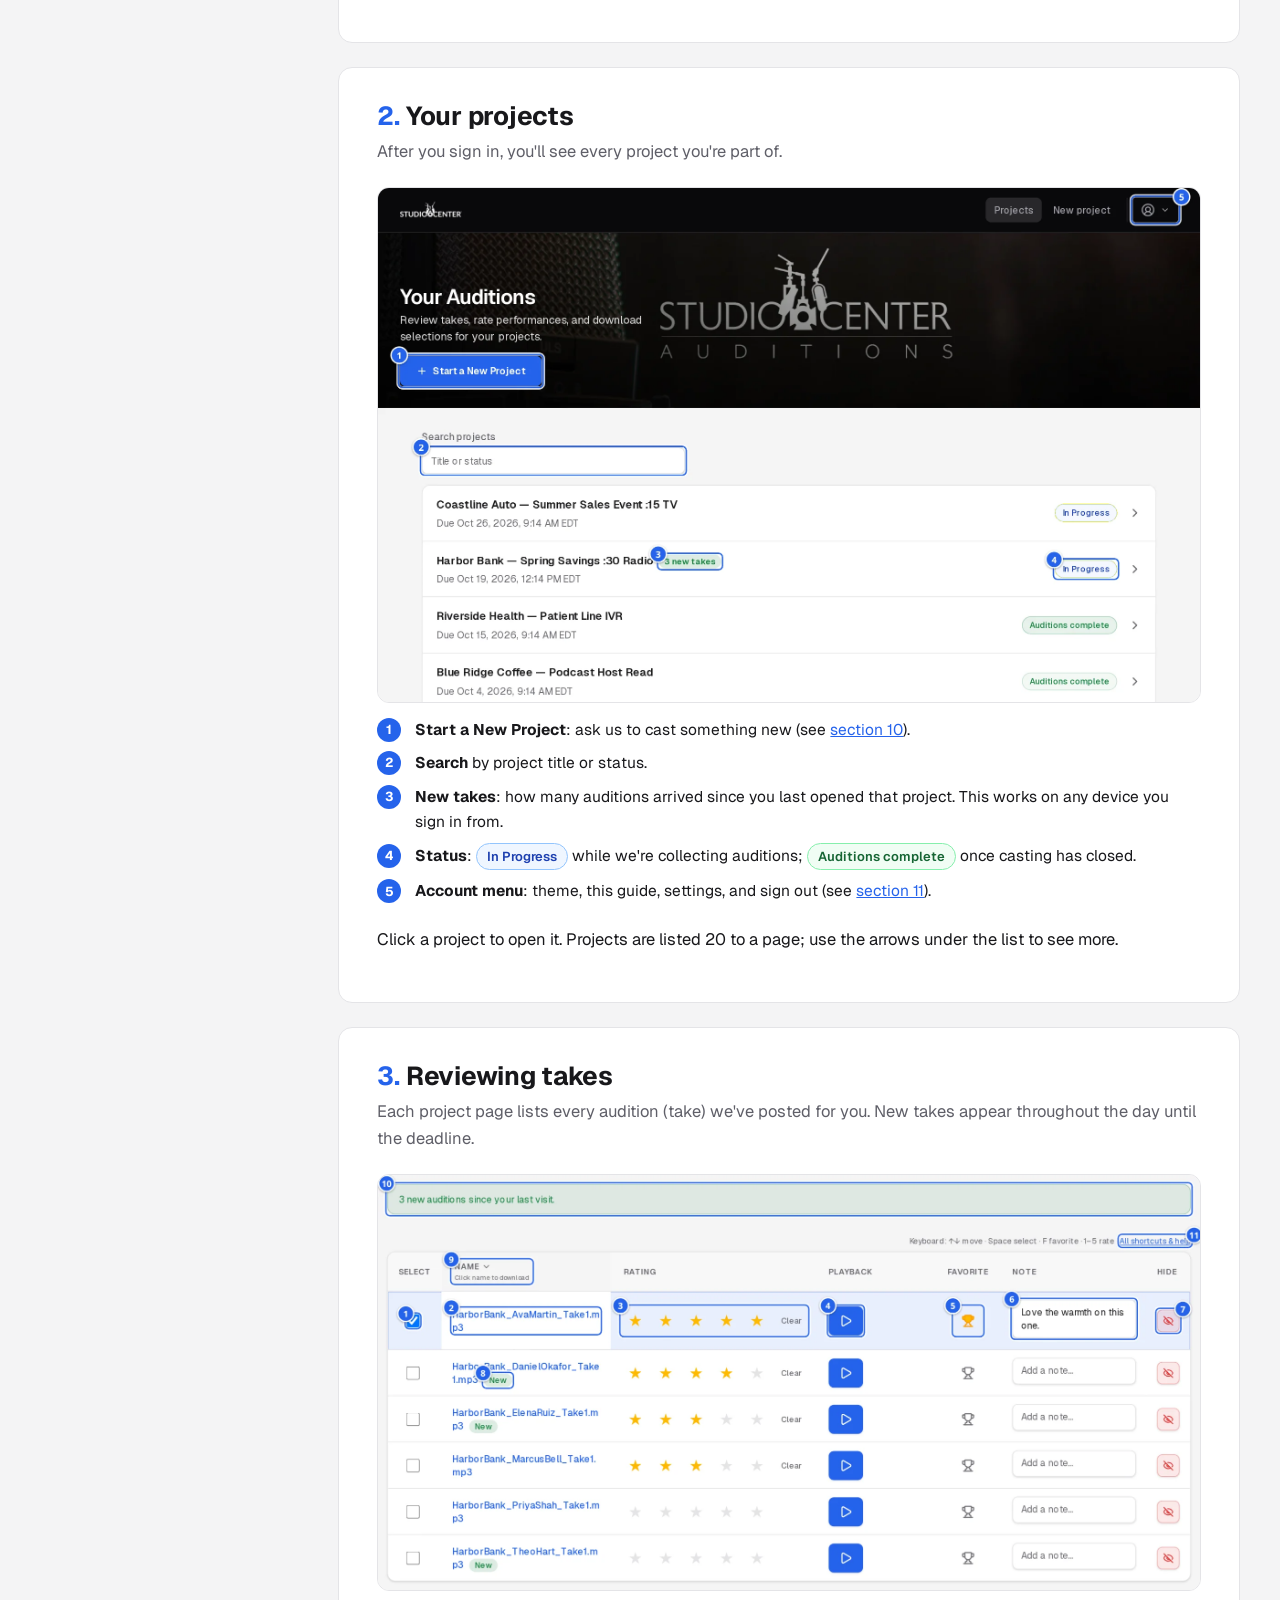
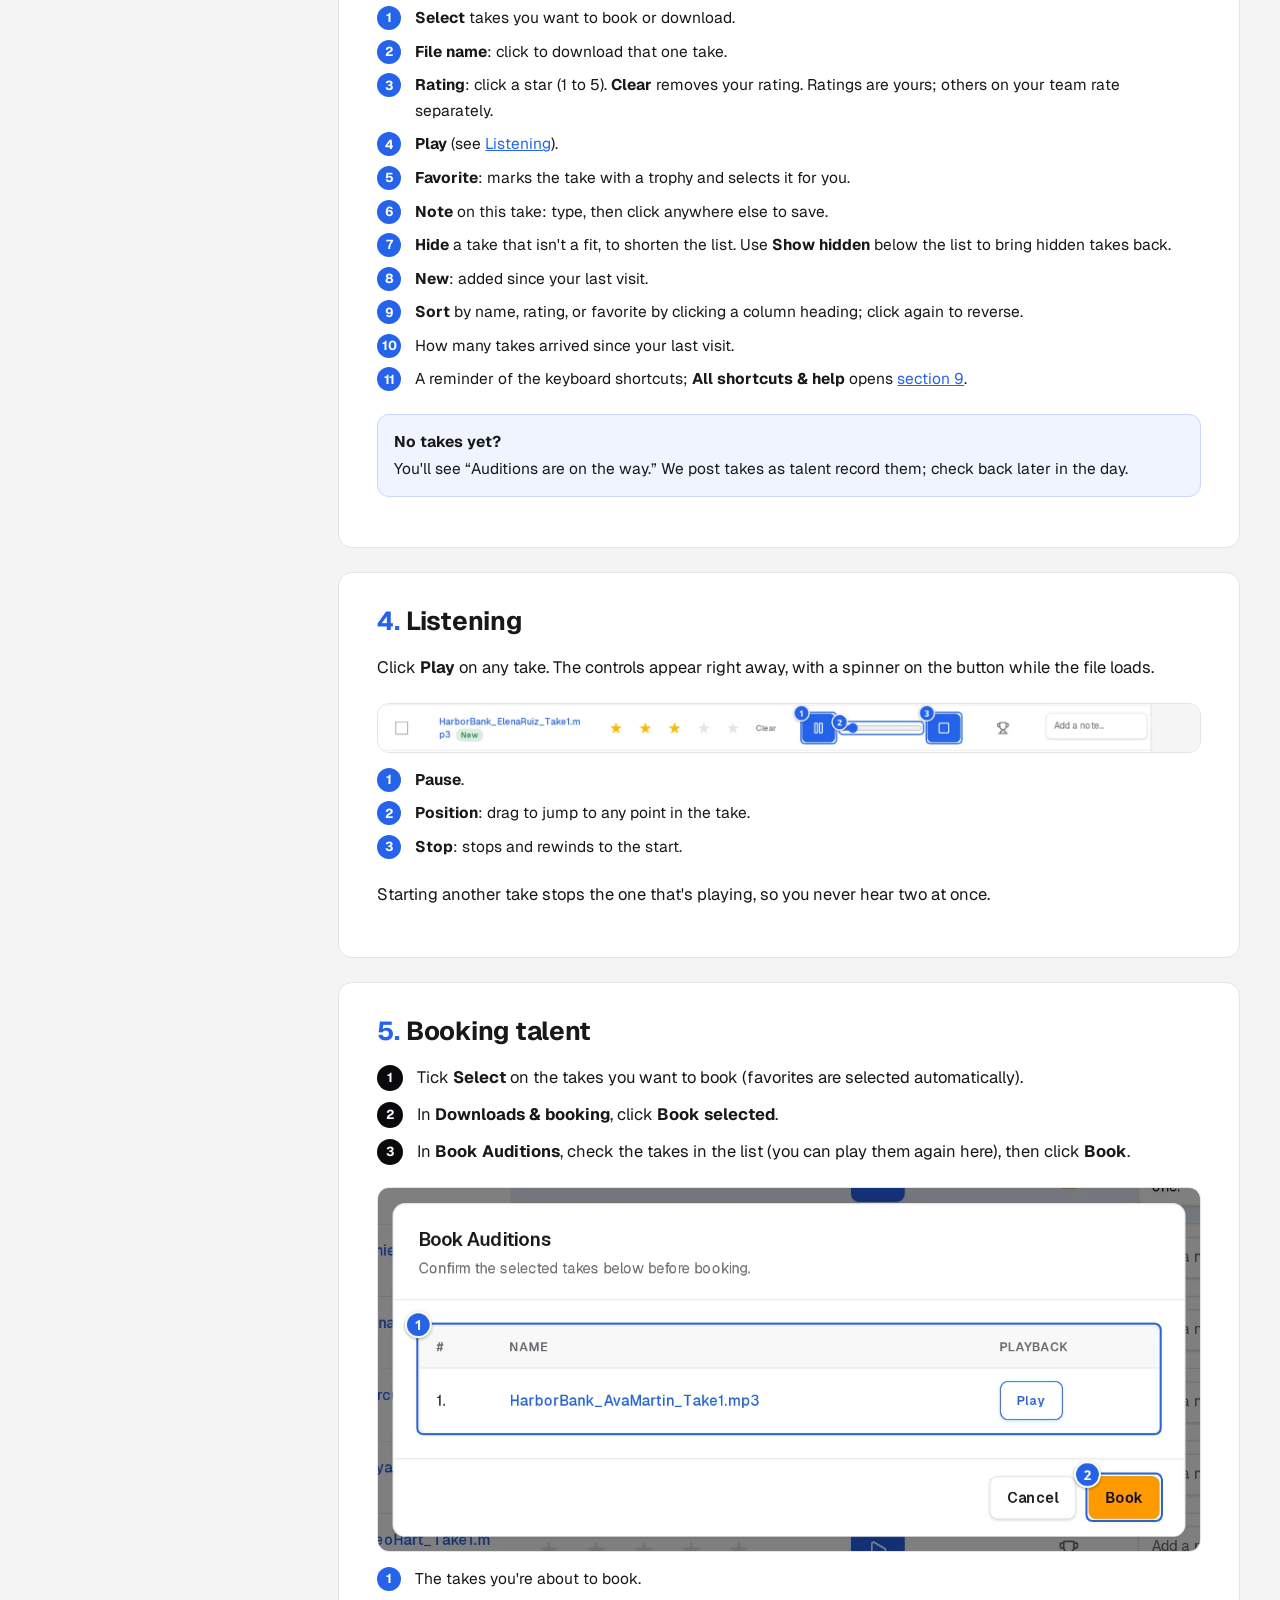
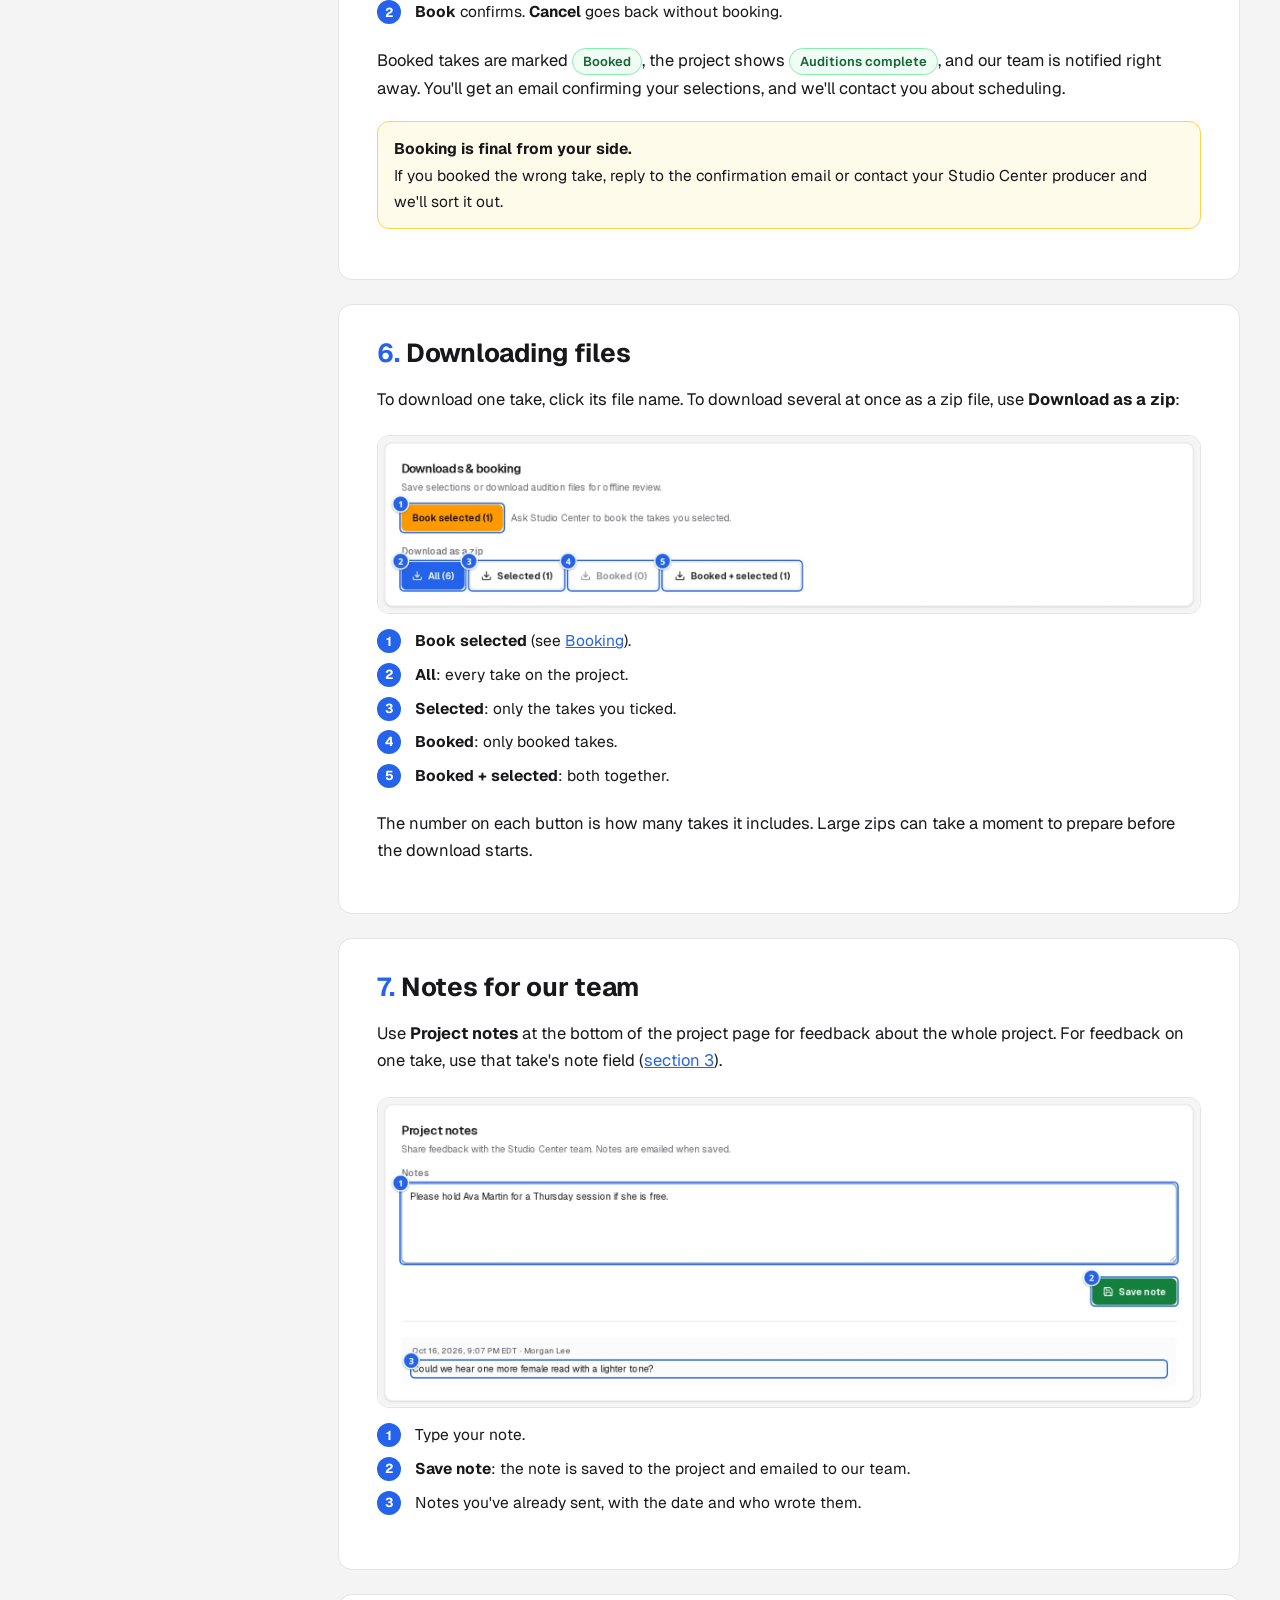
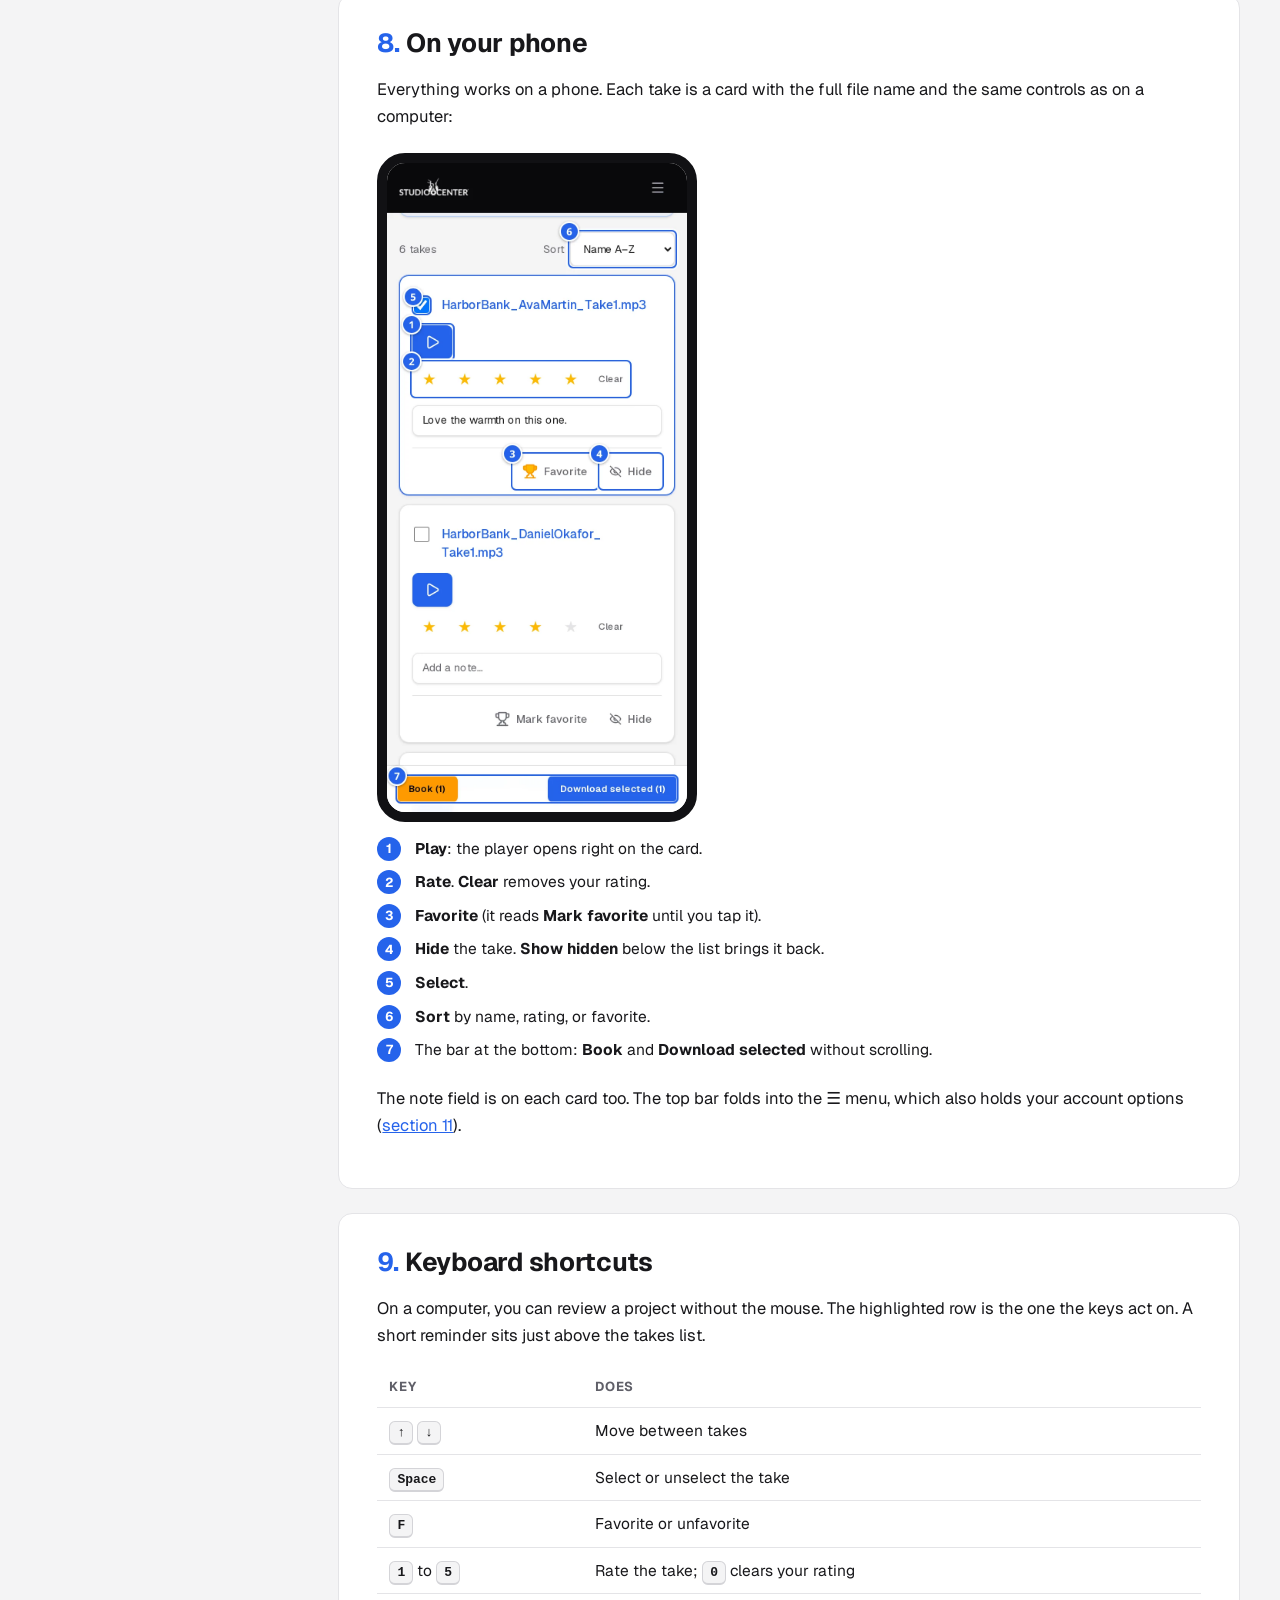
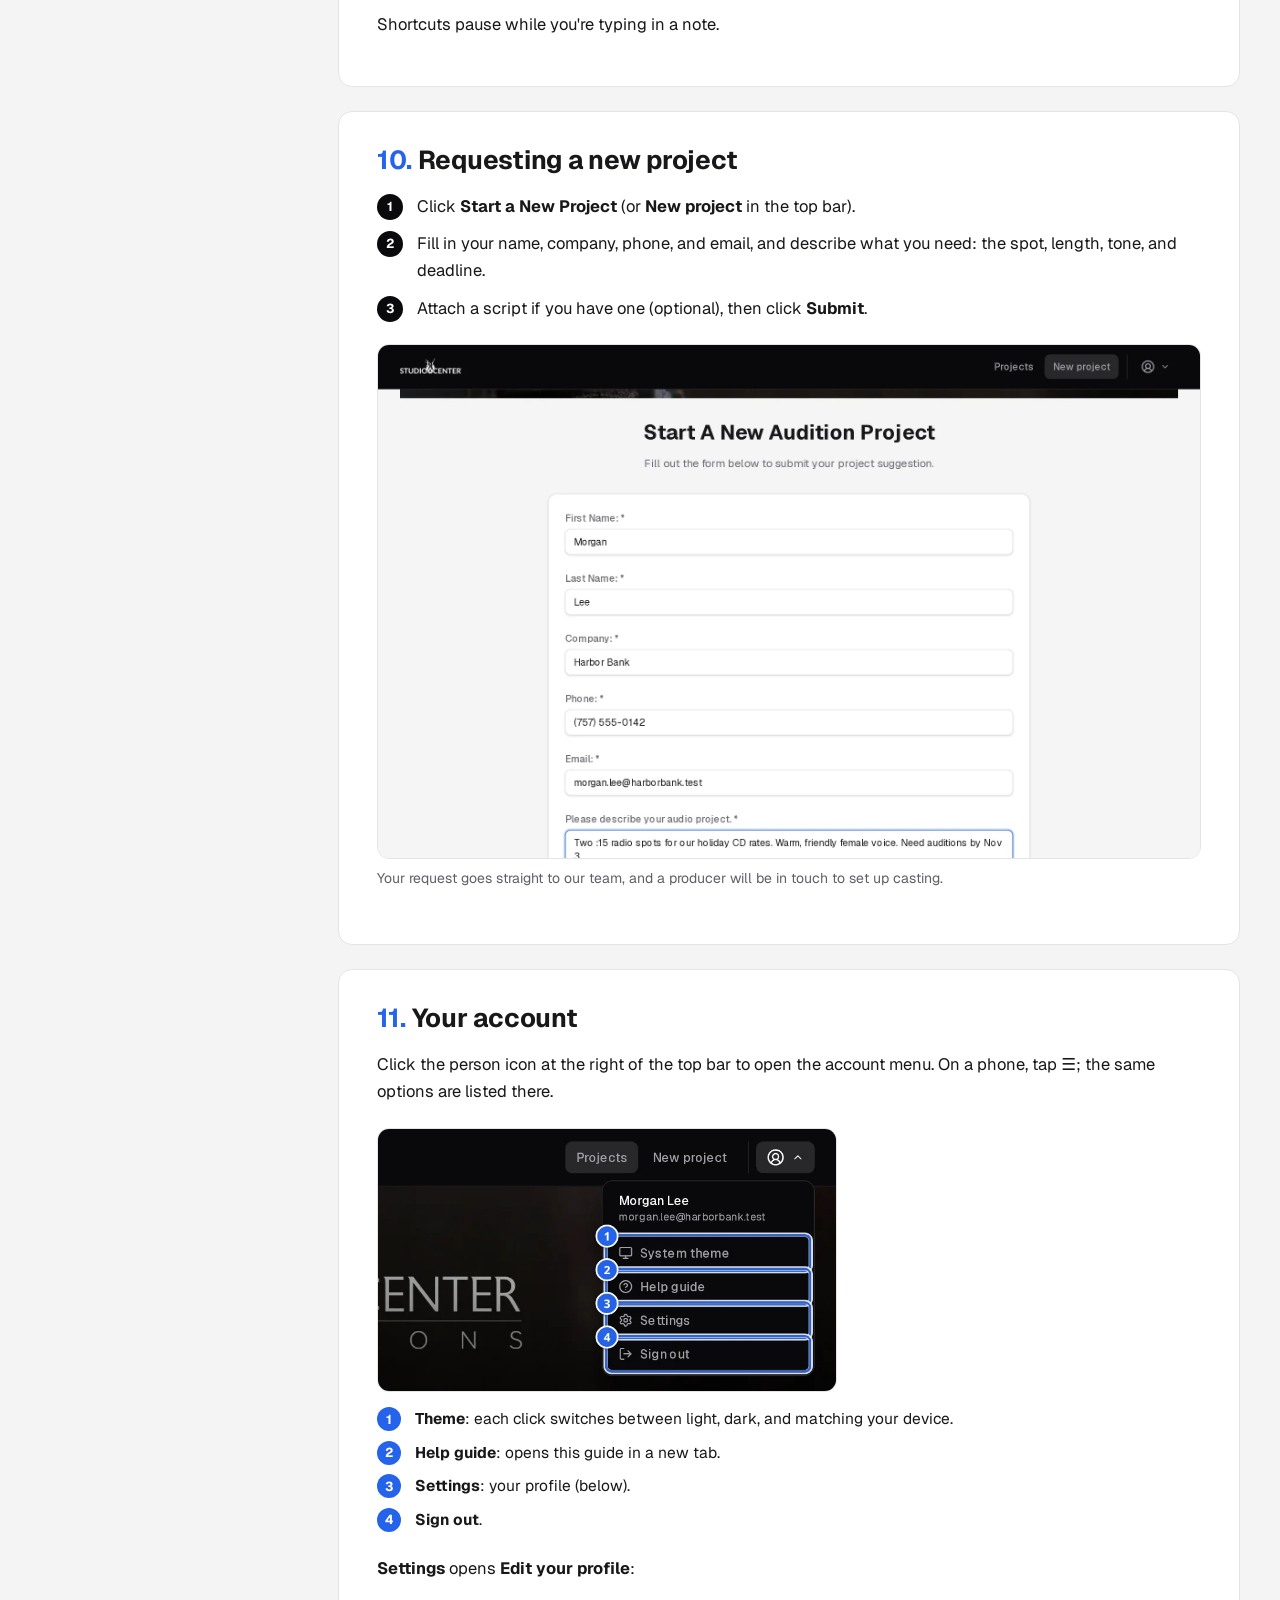
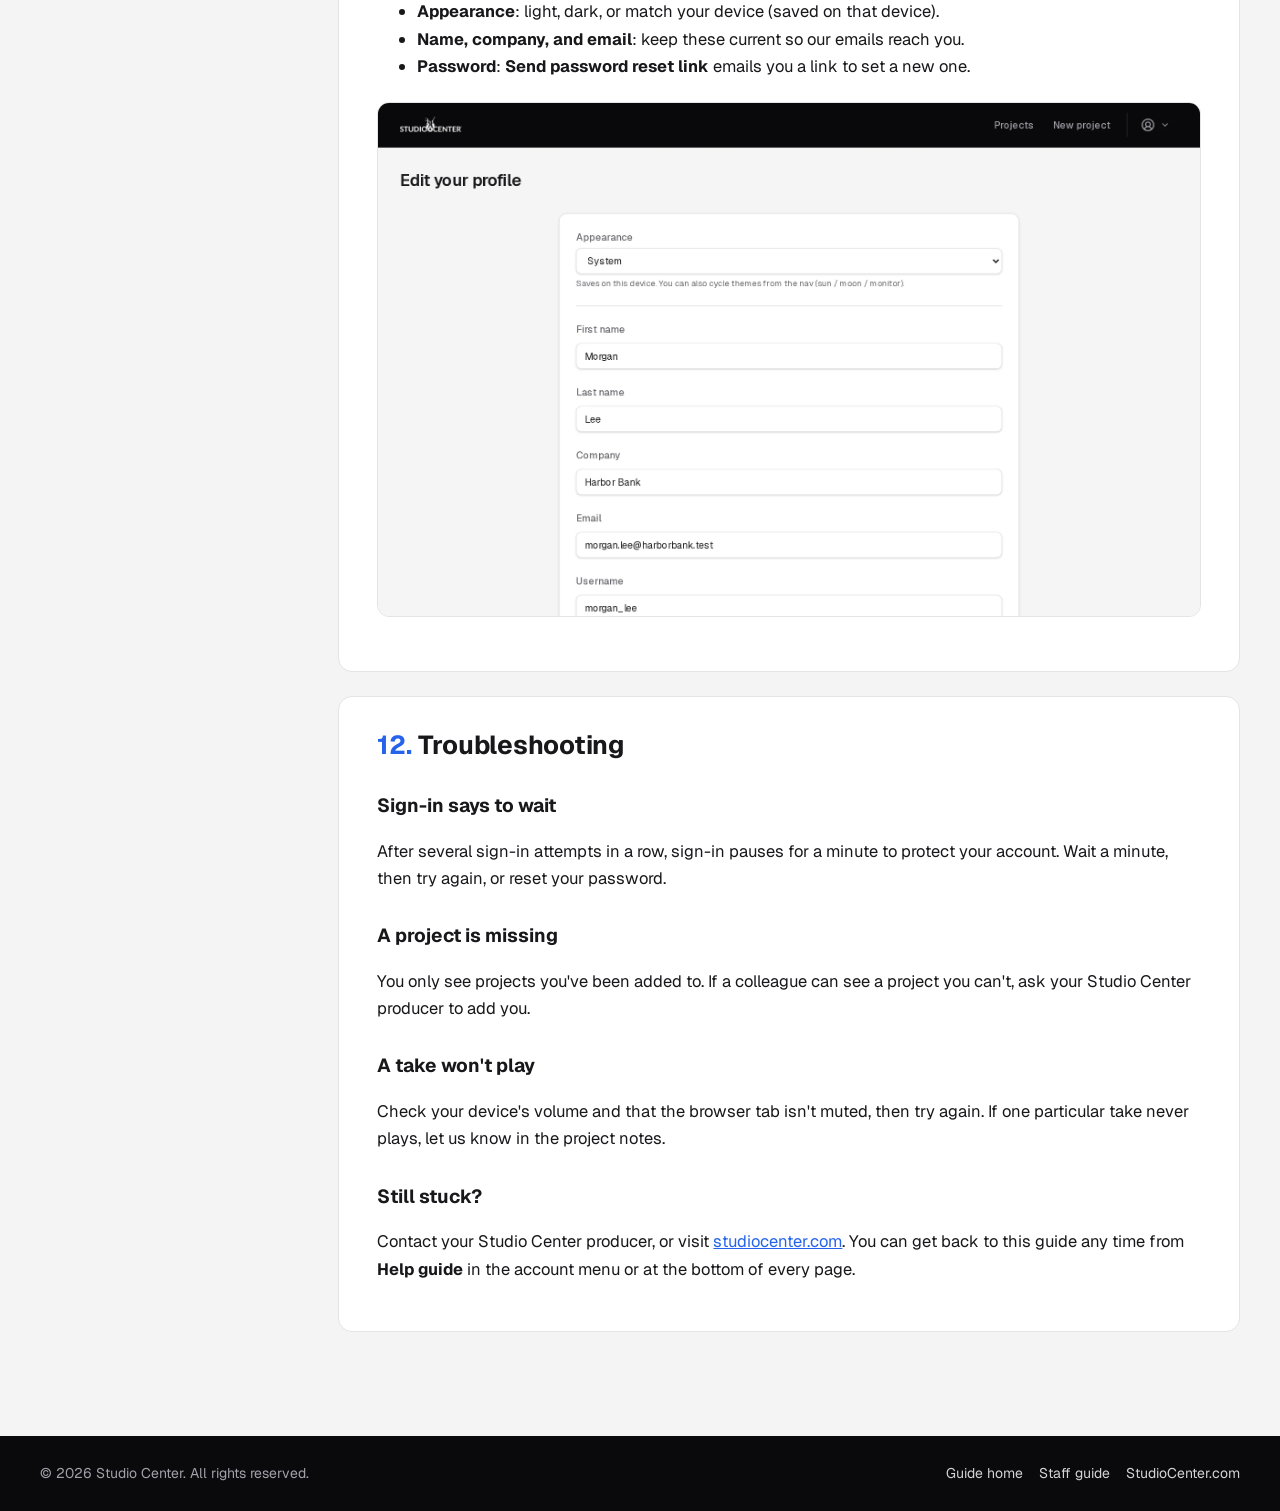
==== commit 665d3c8c: "Guide: account menu, phone cards, and new screenshots. - Client guide: the account menu (theme, help" ====
--- a/client-guide.html
+++ b/client-guide.html
@@ -61,13 +61,14 @@
           <li>If you see a <b>“Verify you are human”</b> box, tick it. Most of the time the check happens invisibly.</li>
         </ol>
         <figure class="narrow">
-          <div class="frame"><img src="assets/guide/c-signin.webp" alt="The sign-in page with numbered markers" width="896" height="916" loading="lazy"></div>
+          <div class="frame"><img src="assets/guide/c-signin.webp" alt="The sign-in page with numbered markers" width="756" height="755" loading="lazy"></div>
           <ul class="legend">
             <li><b class="n">1</b><span><b>Username</b>: the one from your welcome email (not your email address).</span></li>
             <li><b class="n">2</b><span><b>Password</b>.</span></li>
             <li><b class="n">3</b><span><b>Show / hide</b> the password as you type.</span></li>
             <li><b class="n">4</b><span><b>Sign in</b>.</span></li>
             <li><b class="n">5</b><span><b>Forgot your password?</b> Get a reset link by email.</span></li>
+            <li><b class="n">6</b><span><b>Help signing in</b> opens this section of the guide.</span></li>
           </ul>
         </figure>
         <h3>Forgot your password</h3>
@@ -89,6 +90,7 @@
             <li><b class="n">2</b><span><b>Search</b> by project title or status.</span></li>
             <li><b class="n">3</b><span><b>New takes</b>: how many auditions arrived since you last opened that project. This works on any device you sign in from.</span></li>
             <li><b class="n">4</b><span><b>Status</b>: <span class="chip blue">In Progress</span> while we're collecting auditions; <span class="chip green">Auditions complete</span> once casting has closed.</span></li>
+            <li><b class="n">5</b><span><b>Account menu</b>: theme, this guide, settings, and sign out (see <a href="#account">section 11</a>).</span></li>
           </ul>
         </figure>
         <p>Click a project to open it. Projects are listed 20 to a page; use the arrows under the list to see more.</p>
@@ -98,7 +100,7 @@
         <h2><span class="num">3.</span>Reviewing takes</h2>
         <p class="lead">Each project page lists every audition (take) we've posted for you. New takes appear throughout the day until the deadline.</p>
         <figure>
-          <div class="frame"><img src="assets/guide/c-takes.webp" alt="The takes table with numbered markers" width="1800" height="777" loading="lazy"></div>
+          <div class="frame"><img src="assets/guide/c-takes.webp" alt="The takes table with numbered markers" width="1800" height="909" loading="lazy"></div>
           <ul class="legend">
             <li><b class="n">1</b><span><b>Select</b> takes you want to book or download.</span></li>
             <li><b class="n">2</b><span><b>File name</b>: click to download that one take.</span></li>
@@ -107,8 +109,10 @@
             <li><b class="n">5</b><span><b>Favorite</b>: marks the take with a trophy and selects it for you.</span></li>
             <li><b class="n">6</b><span><b>Note</b> on this take: type, then click anywhere else to save.</span></li>
             <li><b class="n">7</b><span><b>Hide</b> a take that isn't a fit, to shorten the list. Use <b>Show hidden</b> below the list to bring hidden takes back.</span></li>
-            <li><b class="n">8</b><span><b>New</b>: added since your last visit. A banner at the top also says how many arrived.</span></li>
+            <li><b class="n">8</b><span><b>New</b>: added since your last visit.</span></li>
             <li><b class="n">9</b><span><b>Sort</b> by name, rating, or favorite by clicking a column heading; click again to reverse.</span></li>
+            <li><b class="n">10</b><span>How many takes arrived since your last visit.</span></li>
+            <li><b class="n">11</b><span>A reminder of the keyboard shortcuts; <b>All shortcuts &amp; help</b> opens <a href="#shortcuts">section 9</a>.</span></li>
           </ul>
         </figure>
         <div class="tip"><strong>No takes yet?</strong> You'll see “Auditions are on the way.” We post takes as talent record them; check back later in the day.</div>
@@ -118,7 +122,7 @@
         <h2><span class="num">4.</span>Listening</h2>
         <p>Click <b>Play</b> on any take. The controls appear right away, with a spinner on the button while the file loads.</p>
         <figure>
-          <div class="frame"><img src="assets/guide/c-player.webp" alt="A take playing, with pause, position and stop controls" width="1800" height="130" loading="lazy"></div>
+          <div class="frame"><img src="assets/guide/c-player.webp" alt="A take playing, with pause, position and stop controls" width="1800" height="104" loading="lazy"></div>
           <ul class="legend">
             <li><b class="n">1</b><span><b>Pause</b>.</span></li>
             <li><b class="n">2</b><span><b>Position</b>: drag to jump to any point in the take.</span></li>
@@ -133,10 +137,10 @@
         <ol class="steps">
           <li>Tick <b>Select</b> on the takes you want to book (favorites are selected automatically).</li>
           <li>In <b>Downloads &amp; booking</b>, click <b>Book selected</b>.</li>
-          <li>Check the takes in the list (you can play them again here), then click <b>Book</b>.</li>
-        </ol>
-        <figure>
-          <div class="frame"><img src="assets/guide/c-book.webp" alt="The Book Auditions dialog" width="1536" height="646" loading="lazy"></div>
+          <li>In <b>Book Auditions</b>, check the takes in the list (you can play them again here), then click <b>Book</b>.</li>
+        </ol>
+        <figure>
+          <div class="frame"><img src="assets/guide/c-book.webp" alt="The Book Auditions dialog" width="1194" height="527" loading="lazy"></div>
           <ul class="legend">
             <li><b class="n">1</b><span>The takes you're about to book.</span></li>
             <li><b class="n">2</b><span><b>Book</b> confirms. <b>Cancel</b> goes back without booking.</span></li>
@@ -150,7 +154,7 @@
         <h2><span class="num">6.</span>Downloading files</h2>
         <p>To download one take, click its file name. To download several at once as a zip file, use <b>Download as a zip</b>:</p>
         <figure>
-          <div class="frame"><img src="assets/guide/c-downloads.webp" alt="The Downloads and booking panel" width="1800" height="384" loading="lazy"></div>
+          <div class="frame"><img src="assets/guide/c-downloads.webp" alt="The Downloads and booking panel" width="1800" height="388" loading="lazy"></div>
           <ul class="legend">
             <li><b class="n">1</b><span><b>Book selected</b> (see <a href="#booking">Booking</a>).</span></li>
             <li><b class="n">2</b><span><b>All</b>: every take on the project.</span></li>
@@ -166,32 +170,36 @@
         <h2><span class="num">7.</span>Notes for our team</h2>
         <p>Use <b>Project notes</b> at the bottom of the project page for feedback about the whole project. For feedback on one take, use that take's note field (<a href="#takes">section 3</a>).</p>
         <figure>
-          <div class="frame"><img src="assets/guide/c-notes.webp" alt="The Project notes panel" width="1800" height="509" loading="lazy"></div>
+          <div class="frame"><img src="assets/guide/c-notes.webp" alt="The Project notes panel" width="1800" height="679" loading="lazy"></div>
           <ul class="legend">
             <li><b class="n">1</b><span>Type your note.</span></li>
-            <li><b class="n">2</b><span><b>Save Note</b>: the note is saved to the project and emailed to our team.</span></li>
+            <li><b class="n">2</b><span><b>Save note</b>: the note is saved to the project and emailed to our team.</span></li>
+            <li><b class="n">3</b><span>Notes you've already sent, with the date and who wrote them.</span></li>
           </ul>
         </figure>
       </section>
 
       <section id="phone">
         <h2><span class="num">8.</span>On your phone</h2>
-        <p>Everything works on a phone. Each take is a card with the same controls:</p>
+        <p>Everything works on a phone. Each take is a card with the full file name and the same controls as on a computer:</p>
         <figure class="phone">
           <div class="frame"><img src="assets/guide/c-phone.webp" alt="A project on a phone" width="780" height="1688" loading="lazy"></div>
           <ul class="legend">
-            <li><b class="n">1</b><span><b>Play</b>: while playing, the player fills the row and the stars move below.</span></li>
-            <li><b class="n">2</b><span><b>Rate</b>.</span></li>
-            <li><b class="n">3</b><span><b>Favorite</b>; the eye icon next to it hides the take.</span></li>
-            <li><b class="n">4</b><span><b>Select</b>.</span></li>
-            <li><b class="n">5</b><span>The bar at the bottom: <b>Book</b> and <b>Download selected</b> without scrolling.</span></li>
-          </ul>
-        </figure>
+            <li><b class="n">1</b><span><b>Play</b>: the player opens right on the card.</span></li>
+            <li><b class="n">2</b><span><b>Rate</b>. <b>Clear</b> removes your rating.</span></li>
+            <li><b class="n">3</b><span><b>Favorite</b> (it reads <b>Mark favorite</b> until you tap it).</span></li>
+            <li><b class="n">4</b><span><b>Hide</b> the take. <b>Show hidden</b> below the list brings it back.</span></li>
+            <li><b class="n">5</b><span><b>Select</b>.</span></li>
+            <li><b class="n">6</b><span><b>Sort</b> by name, rating, or favorite.</span></li>
+            <li><b class="n">7</b><span>The bar at the bottom: <b>Book</b> and <b>Download selected</b> without scrolling.</span></li>
+          </ul>
+        </figure>
+        <p>The note field is on each card too. The top bar folds into the <b>☰</b> menu, which also holds your account options (<a href="#account">section 11</a>).</p>
       </section>
 
       <section id="shortcuts">
         <h2><span class="num">9.</span>Keyboard shortcuts</h2>
-        <p>On a computer, you can review a project without the mouse. The highlighted row is the one the keys act on.</p>
+        <p>On a computer, you can review a project without the mouse. The highlighted row is the one the keys act on. A short reminder sits just above the takes list.</p>
         <table class="simple">
           <thead><tr><th>Key</th><th>Does</th></tr></thead>
           <tbody>
@@ -207,7 +215,7 @@
       <section id="new-project">
         <h2><span class="num">10.</span>Requesting a new project</h2>
         <ol class="steps">
-          <li>Click <b>Start a New Project</b> (or <b>New Project</b> in the top bar).</li>
+          <li>Click <b>Start a New Project</b> (or <b>New project</b> in the top bar).</li>
           <li>Fill in your name, company, phone, and email, and describe what you need: the spot, length, tone, and deadline.</li>
           <li>Attach a script if you have one (optional), then click <b>Submit</b>.</li>
         </ol>
@@ -219,16 +227,25 @@
 
       <section id="account">
         <h2><span class="num">11.</span>Your account</h2>
-        <p>Click the gear icon in the top bar to open <b>Edit your profile</b>:</p>
+        <p>Click the person icon at the right of the top bar to open the account menu. On a phone, tap <b>☰</b>; the same options are listed there.</p>
+        <figure class="narrow">
+          <div class="frame"><img src="assets/guide/c-account.webp" alt="The account menu, open" width="774" height="444" loading="lazy"></div>
+          <ul class="legend">
+            <li><b class="n">1</b><span><b>Theme</b>: each click switches between light, dark, and matching your device.</span></li>
+            <li><b class="n">2</b><span><b>Help guide</b>: opens this guide in a new tab.</span></li>
+            <li><b class="n">3</b><span><b>Settings</b>: your profile (below).</span></li>
+            <li><b class="n">4</b><span><b>Sign out</b>.</span></li>
+          </ul>
+        </figure>
+        <p><b>Settings</b> opens <b>Edit your profile</b>:</p>
         <ul>
-          <li><b>Appearance</b>: light, dark, or match your device (saved on that device). The monitor icon in the top bar switches it too.</li>
+          <li><b>Appearance</b>: light, dark, or match your device (saved on that device).</li>
           <li><b>Name, company, and email</b>: keep these current so our emails reach you.</li>
-          <li><b>Password</b>: we'll email you a link to set a new one.</li>
+          <li><b>Password</b>: <b>Send password reset link</b> emails you a link to set a new one.</li>
         </ul>
         <figure>
           <div class="frame"><img src="assets/guide/c-profile.webp" alt="The Edit your profile page" width="1800" height="1125" loading="lazy"></div>
         </figure>
-        <p>To sign out, click the arrow button at the far right of the top bar.</p>
       </section>
 
       <section id="help">
@@ -240,7 +257,7 @@
         <h3>A take won't play</h3>
         <p>Check your device's volume and that the browser tab isn't muted, then try again. If one particular take never plays, let us know in the project notes.</p>
         <h3>Still stuck?</h3>
-        <p>Contact your Studio Center producer, or visit <a href="https://www.studiocenter.com">studiocenter.com</a>.</p>
+        <p>Contact your Studio Center producer, or visit <a href="https://www.studiocenter.com">studiocenter.com</a>. You can get back to this guide any time from <b>Help guide</b> in the account menu or at the bottom of every page.</p>
       </section>
     </article>
   </main>
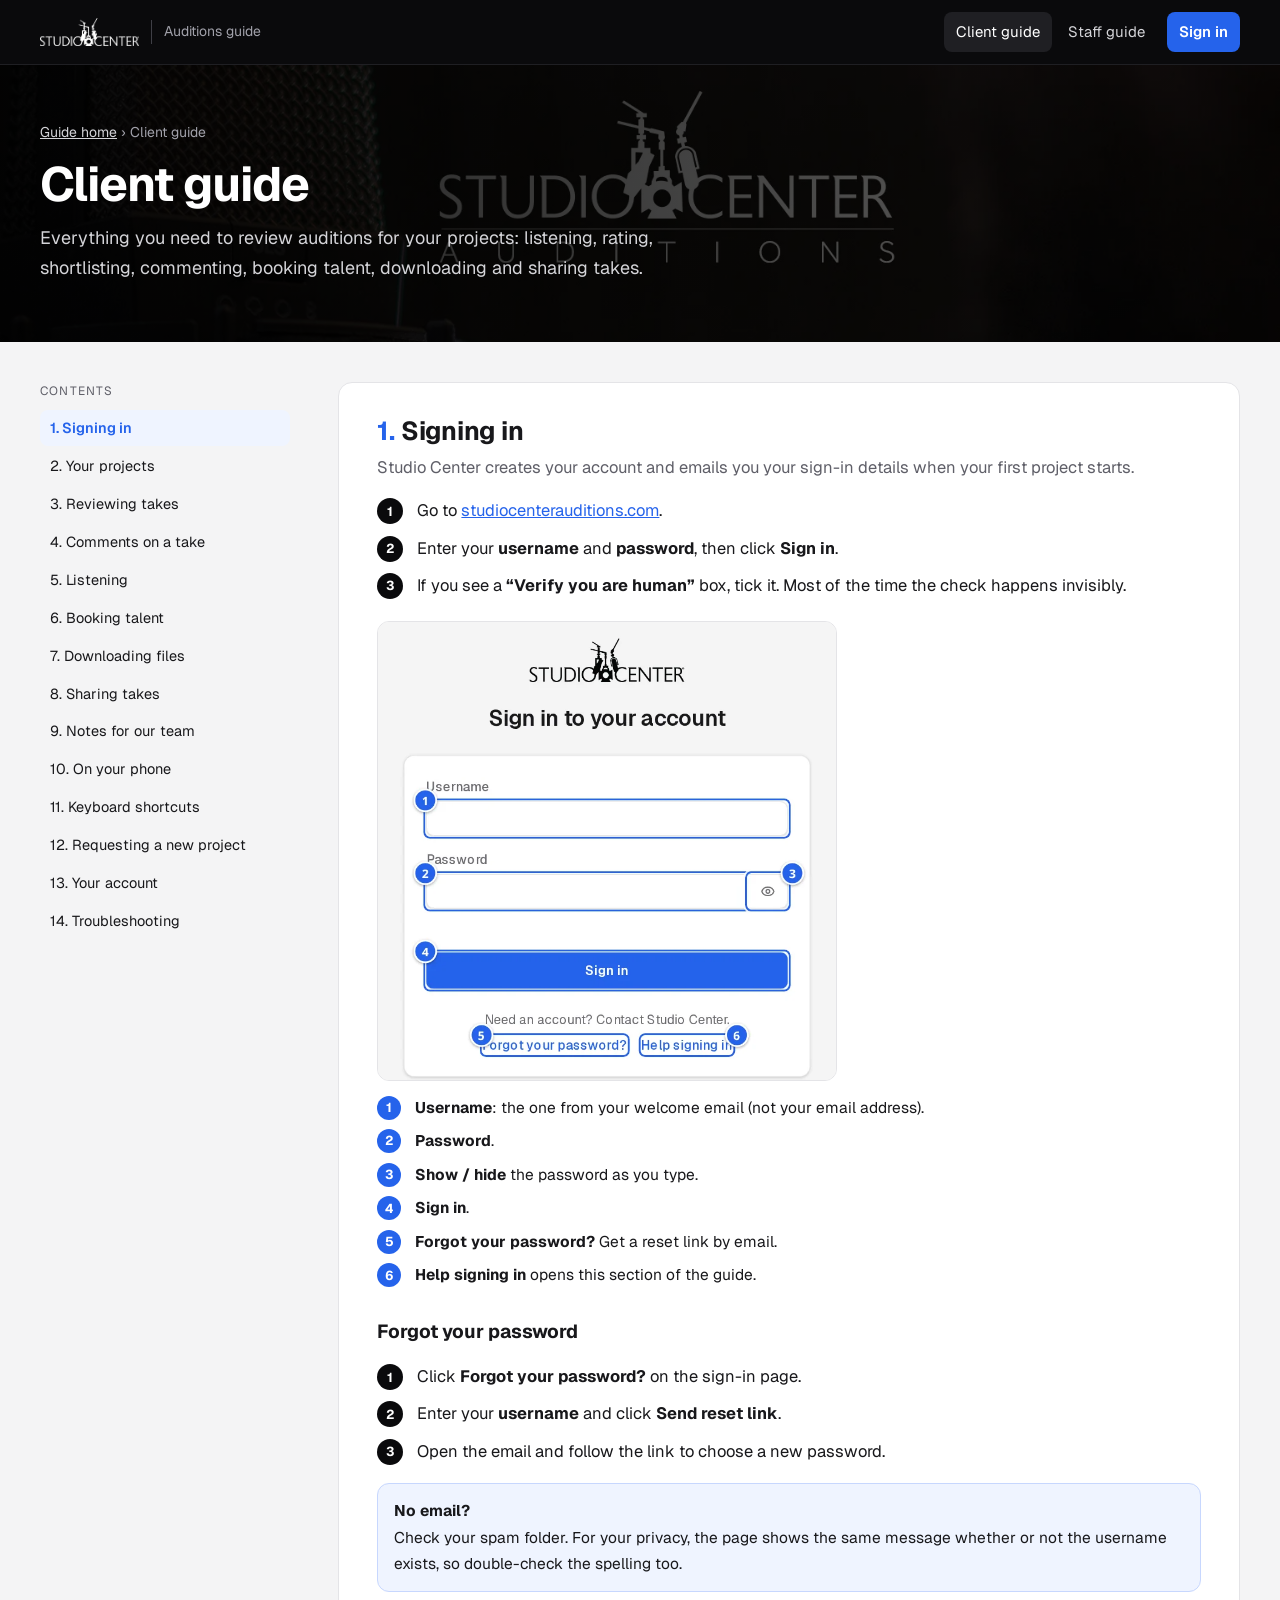
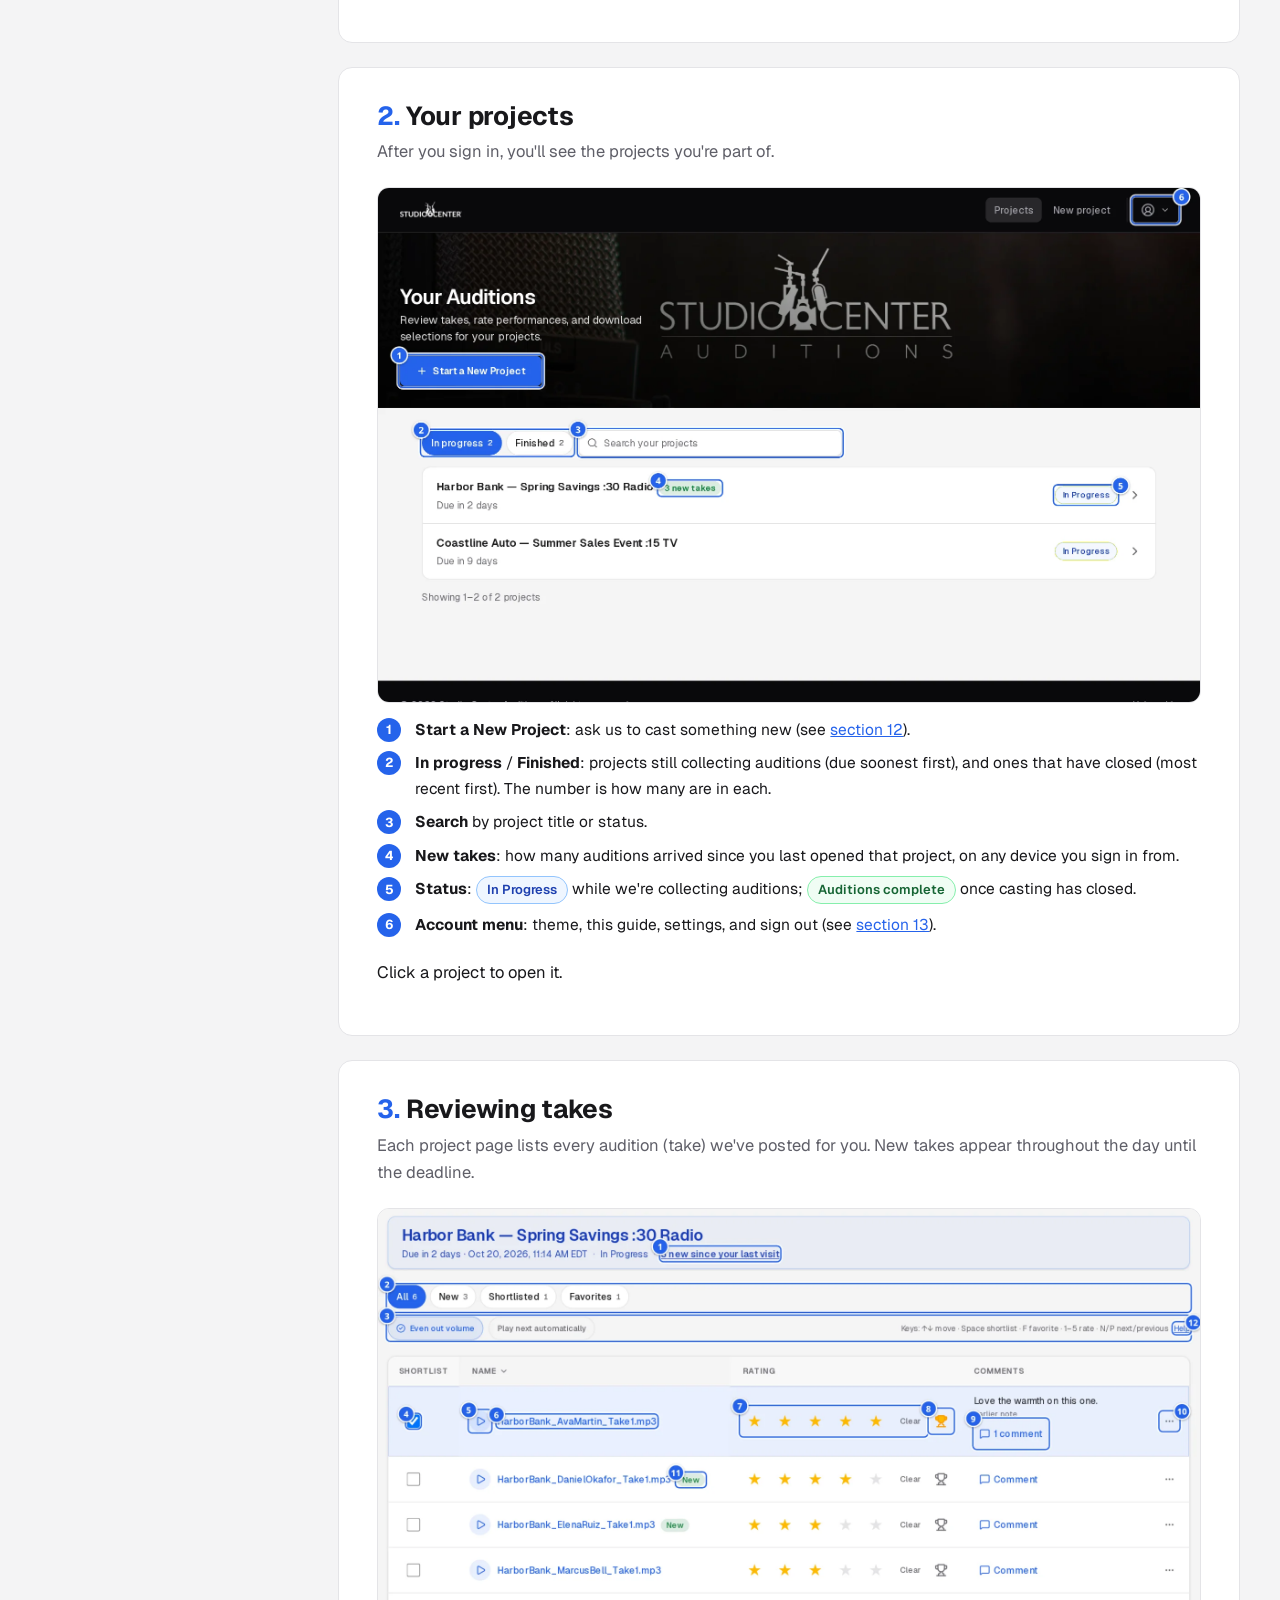
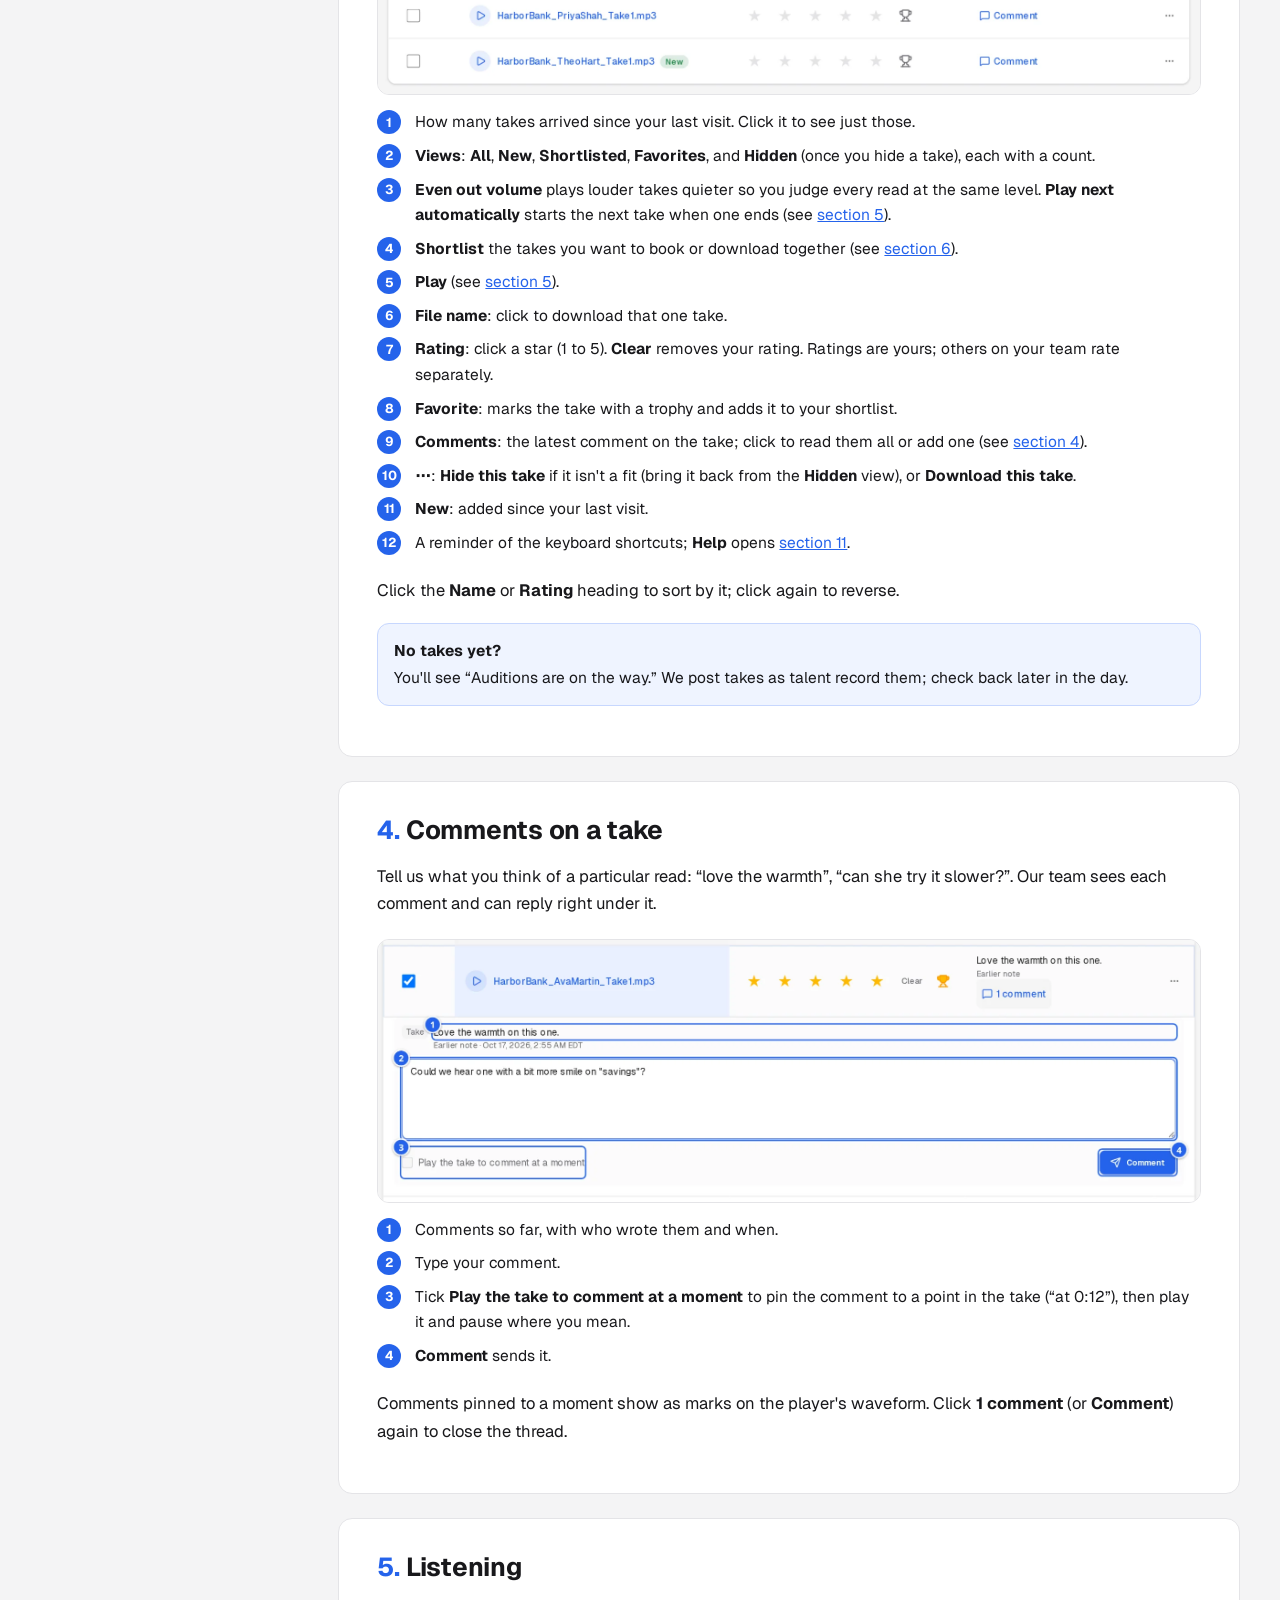
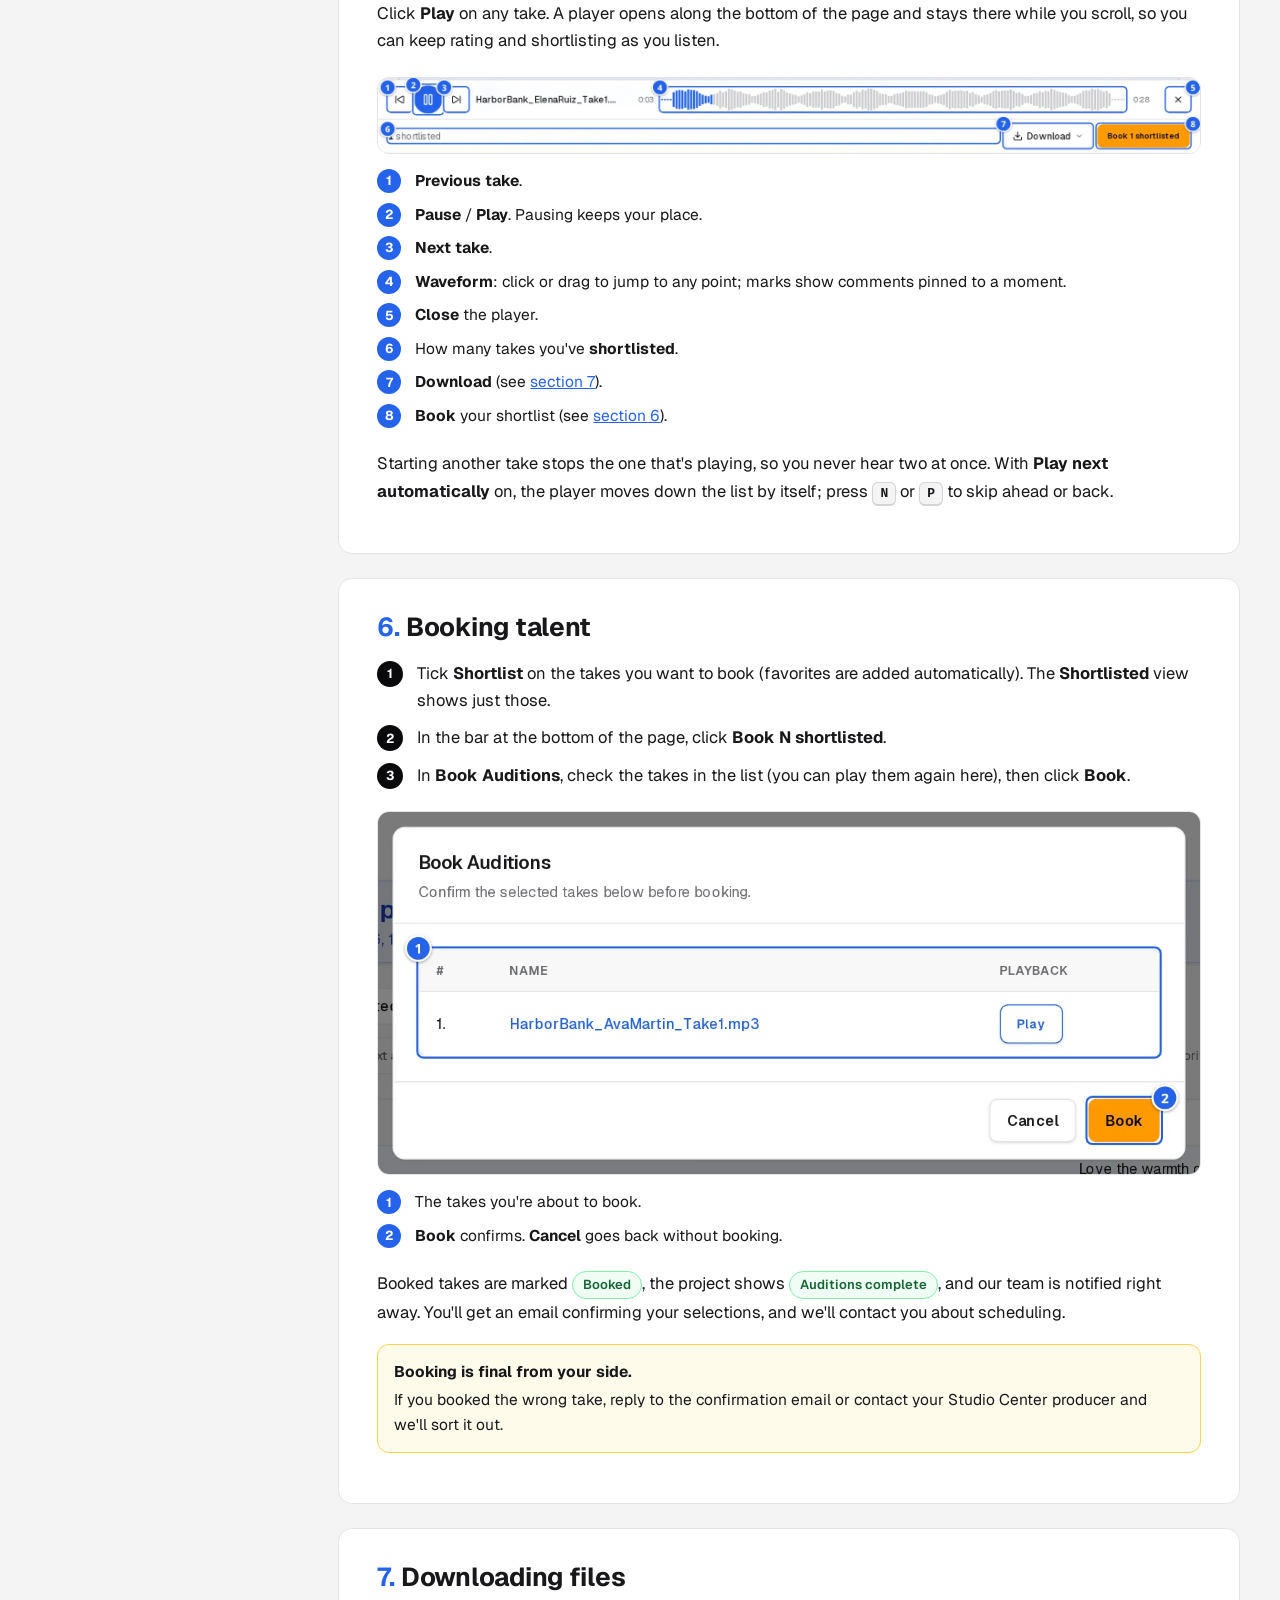
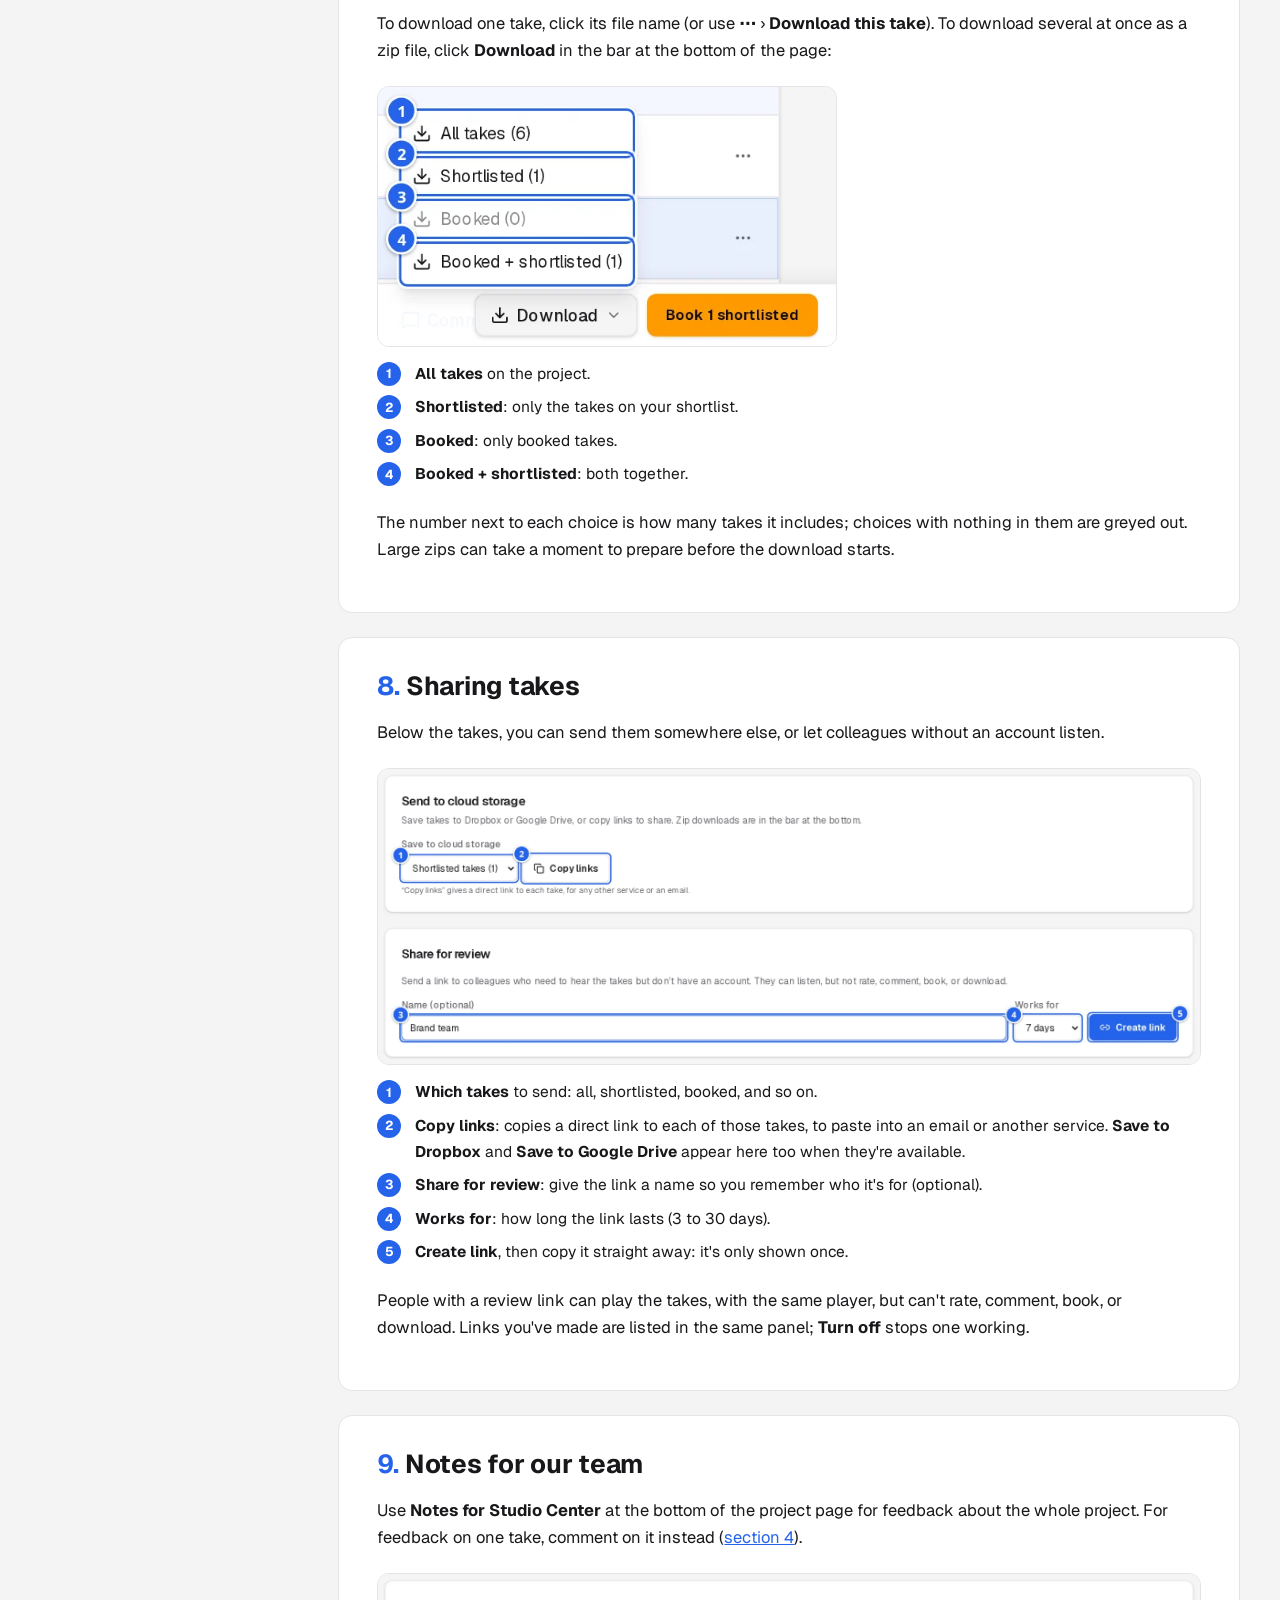
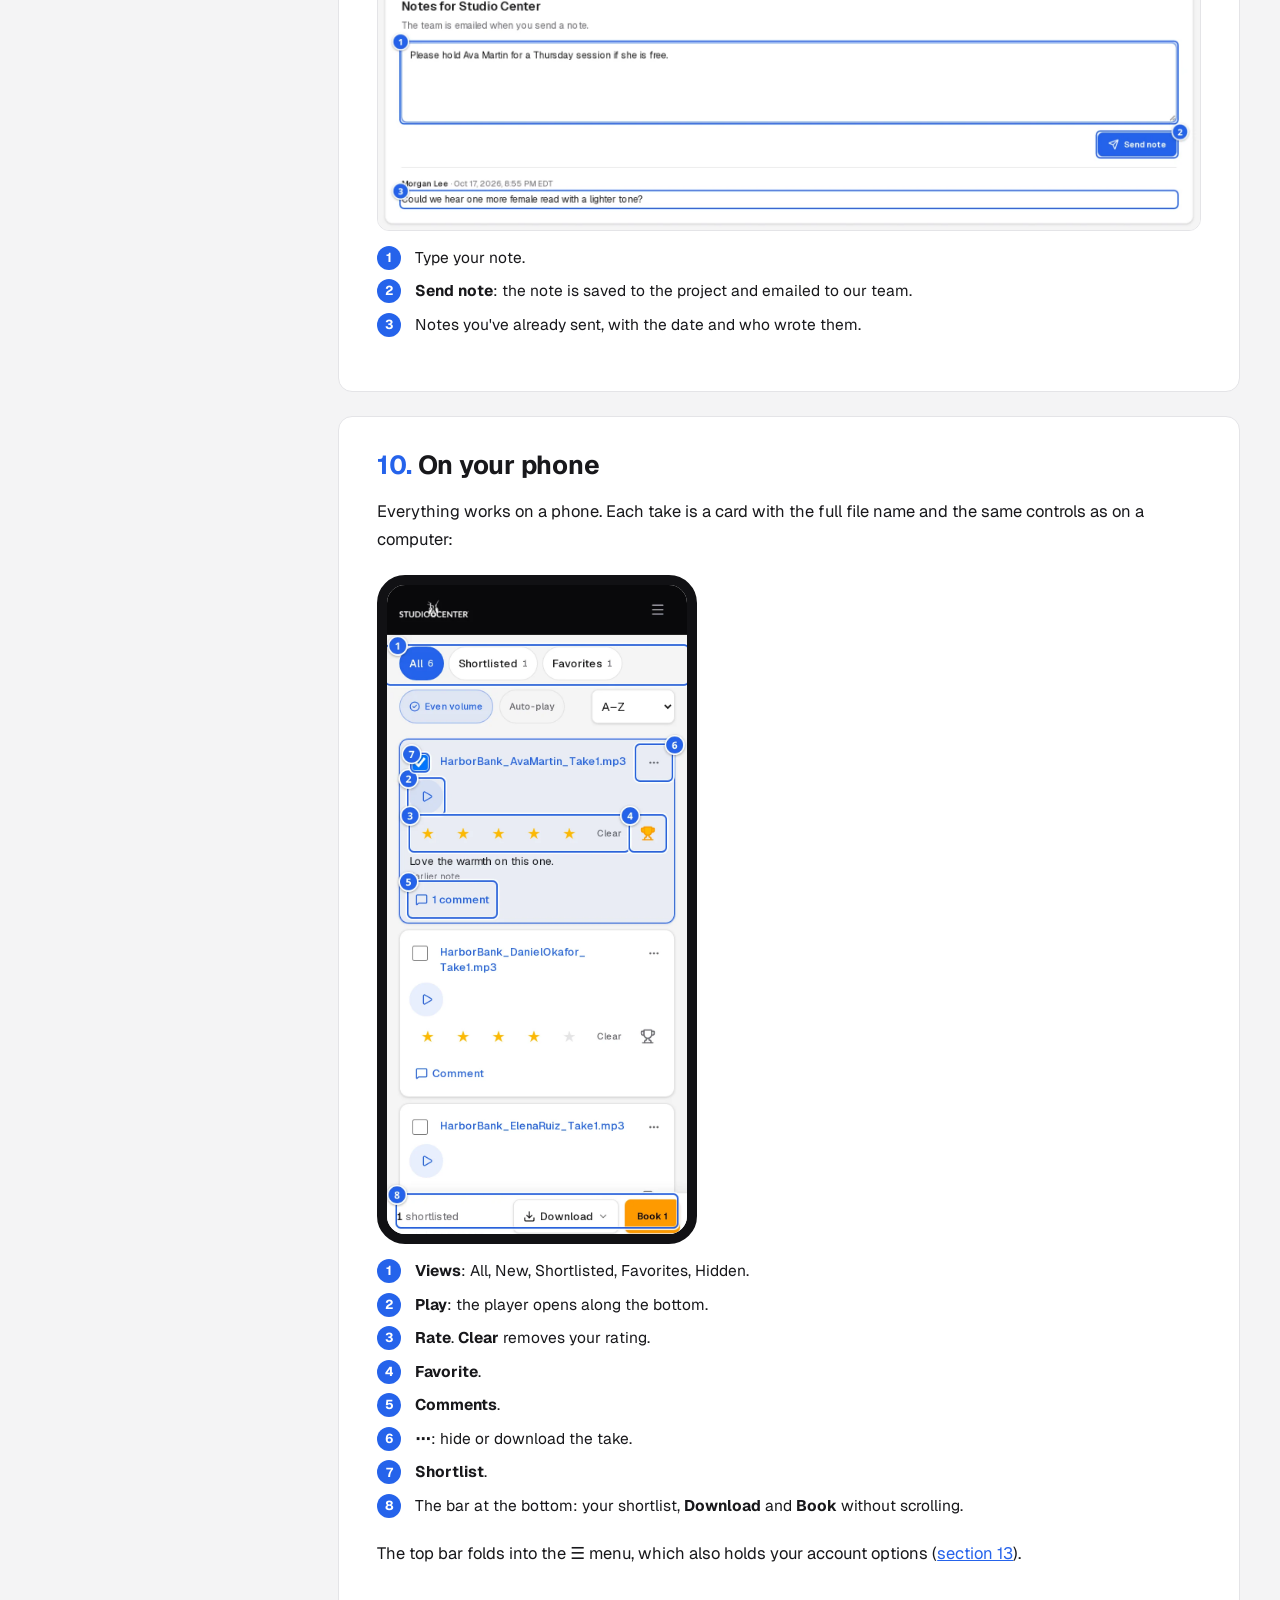
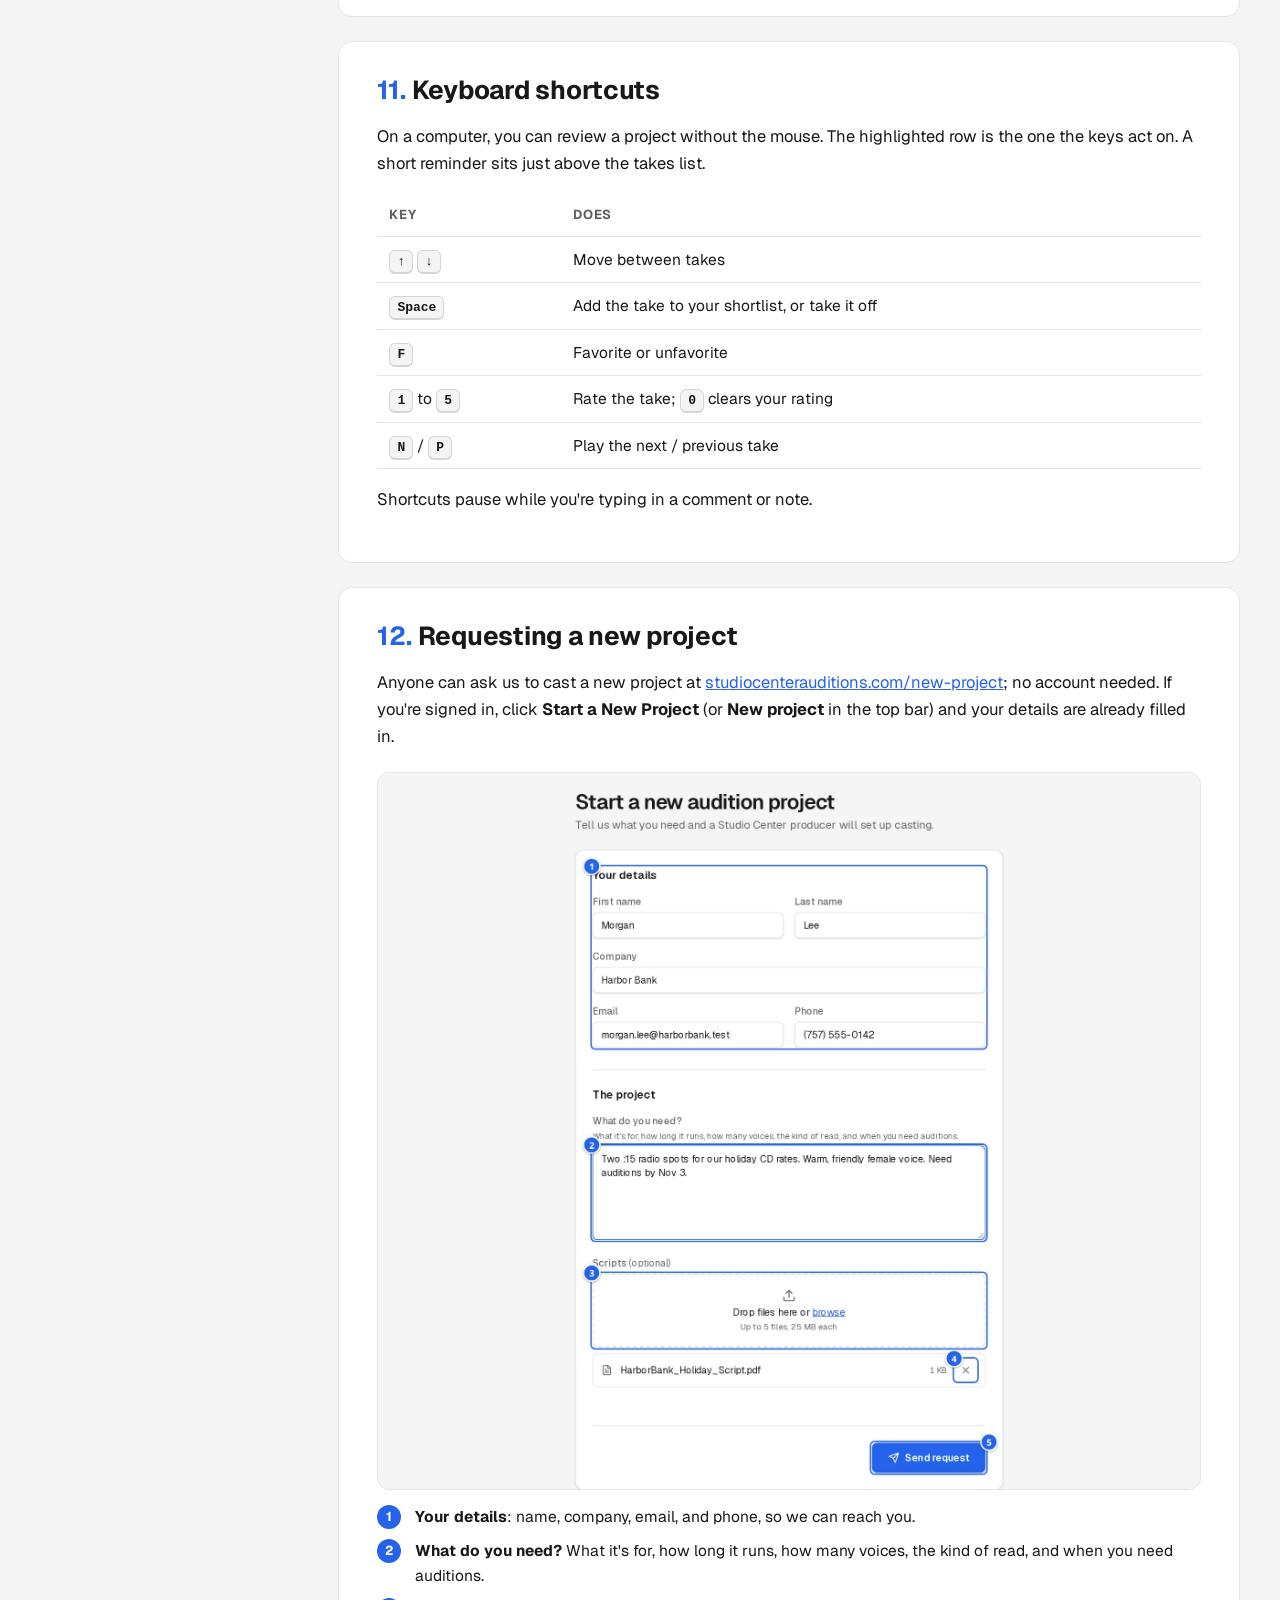
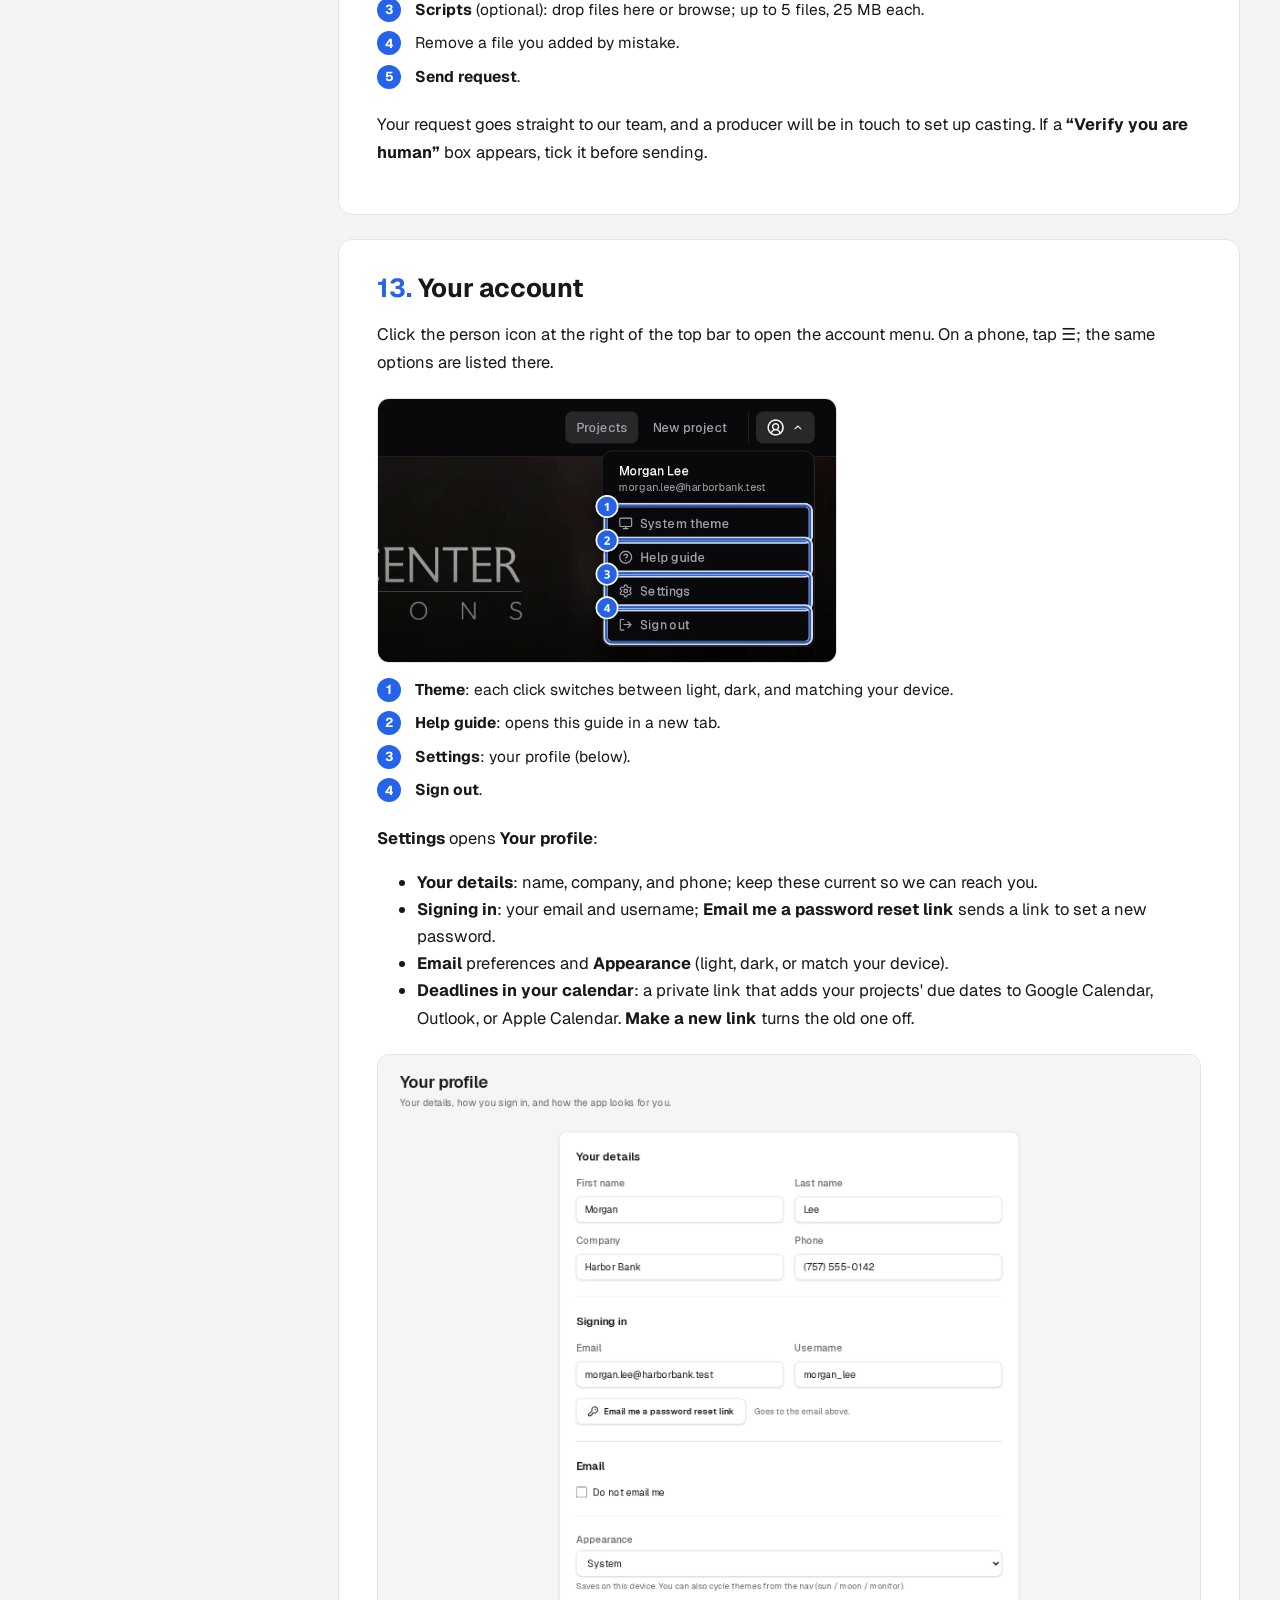
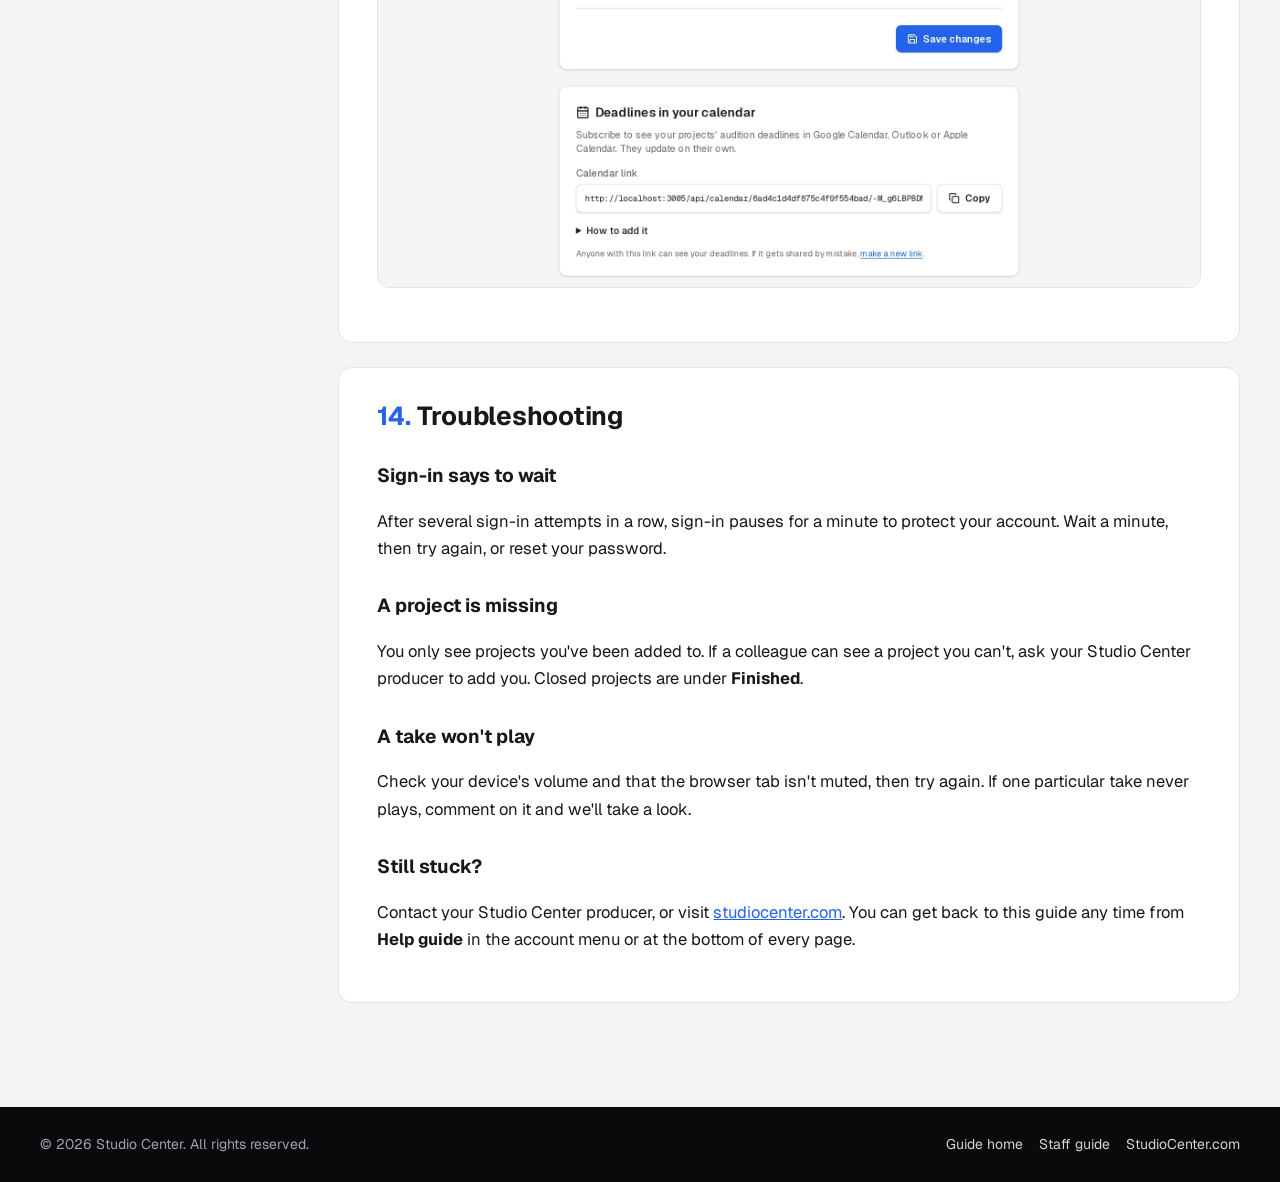
==== commit f40b546c: "Guide for 1.5: shortlist, player, comments, sharing, public request form, new staff pages. Client gu" ====
--- a/client-guide.html
+++ b/client-guide.html
@@ -4,7 +4,7 @@
   <meta charset="utf-8">
   <meta name="viewport" content="width=device-width, initial-scale=1">
   <title>Client guide · Studio Center Auditions</title>
-  <meta name="description" content="How to review auditions, rate and favorite takes, book talent, and download files in Studio Center Auditions.">
+  <meta name="description" content="How to review auditions, rate, shortlist and comment on takes, book talent, and download or share files in Studio Center Auditions.">
   <link rel="icon" href="assets/icon.png" type="image/png">
   <link rel="apple-touch-icon" href="assets/apple-icon.png">
   <link rel="preconnect" href="https://fonts.googleapis.com">
@@ -28,7 +28,7 @@
     <div class="wrap">
       <div class="crumb"><a href="./">Guide home</a> › Client guide</div>
       <h1>Client guide</h1>
-      <p>Everything you need to review auditions for your projects: listening, rating, choosing favorites, booking talent, and downloading files.</p>
+      <p>Everything you need to review auditions for your projects: listening, rating, shortlisting, commenting, booking talent, downloading and sharing takes.</p>
     </div>
   </div>
 
@@ -39,15 +39,17 @@
         <li><a href="#sign-in">1. Signing in</a></li>
         <li><a href="#projects">2. Your projects</a></li>
         <li><a href="#takes">3. Reviewing takes</a></li>
-        <li><a href="#listen">4. Listening</a></li>
-        <li><a href="#booking">5. Booking talent</a></li>
-        <li><a href="#downloads">6. Downloading files</a></li>
-        <li><a href="#notes">7. Notes for our team</a></li>
-        <li><a href="#phone">8. On your phone</a></li>
-        <li><a href="#shortcuts">9. Keyboard shortcuts</a></li>
-        <li><a href="#new-project">10. Requesting a new project</a></li>
-        <li><a href="#account">11. Your account</a></li>
-        <li><a href="#help">12. Troubleshooting</a></li>
+        <li><a href="#comments">4. Comments on a take</a></li>
+        <li><a href="#listen">5. Listening</a></li>
+        <li><a href="#booking">6. Booking talent</a></li>
+        <li><a href="#downloads">7. Downloading files</a></li>
+        <li><a href="#sharing">8. Sharing takes</a></li>
+        <li><a href="#notes">9. Notes for our team</a></li>
+        <li><a href="#phone">10. On your phone</a></li>
+        <li><a href="#shortcuts">11. Keyboard shortcuts</a></li>
+        <li><a href="#new-project">12. Requesting a new project</a></li>
+        <li><a href="#account">13. Your account</a></li>
+        <li><a href="#help">14. Troubleshooting</a></li>
       </ol>
     </nav>
 
@@ -82,61 +84,84 @@
 
       <section id="projects">
         <h2><span class="num">2.</span>Your projects</h2>
-        <p class="lead">After you sign in, you'll see every project you're part of.</p>
+        <p class="lead">After you sign in, you'll see the projects you're part of.</p>
         <figure>
           <div class="frame"><img src="assets/guide/c-projects.webp" alt="The projects page with numbered markers" width="1800" height="1125" loading="lazy"></div>
           <ul class="legend">
-            <li><b class="n">1</b><span><b>Start a New Project</b>: ask us to cast something new (see <a href="#new-project">section 10</a>).</span></li>
-            <li><b class="n">2</b><span><b>Search</b> by project title or status.</span></li>
-            <li><b class="n">3</b><span><b>New takes</b>: how many auditions arrived since you last opened that project. This works on any device you sign in from.</span></li>
-            <li><b class="n">4</b><span><b>Status</b>: <span class="chip blue">In Progress</span> while we're collecting auditions; <span class="chip green">Auditions complete</span> once casting has closed.</span></li>
-            <li><b class="n">5</b><span><b>Account menu</b>: theme, this guide, settings, and sign out (see <a href="#account">section 11</a>).</span></li>
-          </ul>
-        </figure>
-        <p>Click a project to open it. Projects are listed 20 to a page; use the arrows under the list to see more.</p>
+            <li><b class="n">1</b><span><b>Start a New Project</b>: ask us to cast something new (see <a href="#new-project">section 12</a>).</span></li>
+            <li><b class="n">2</b><span><b>In progress</b> / <b>Finished</b>: projects still collecting auditions (due soonest first), and ones that have closed (most recent first). The number is how many are in each.</span></li>
+            <li><b class="n">3</b><span><b>Search</b> by project title or status.</span></li>
+            <li><b class="n">4</b><span><b>New takes</b>: how many auditions arrived since you last opened that project, on any device you sign in from.</span></li>
+            <li><b class="n">5</b><span><b>Status</b>: <span class="chip blue">In Progress</span> while we're collecting auditions; <span class="chip green">Auditions complete</span> once casting has closed.</span></li>
+            <li><b class="n">6</b><span><b>Account menu</b>: theme, this guide, settings, and sign out (see <a href="#account">section 13</a>).</span></li>
+          </ul>
+        </figure>
+        <p>Click a project to open it.</p>
       </section>
 
       <section id="takes">
         <h2><span class="num">3.</span>Reviewing takes</h2>
         <p class="lead">Each project page lists every audition (take) we've posted for you. New takes appear throughout the day until the deadline.</p>
         <figure>
-          <div class="frame"><img src="assets/guide/c-takes.webp" alt="The takes table with numbered markers" width="1800" height="909" loading="lazy"></div>
-          <ul class="legend">
-            <li><b class="n">1</b><span><b>Select</b> takes you want to book or download.</span></li>
-            <li><b class="n">2</b><span><b>File name</b>: click to download that one take.</span></li>
-            <li><b class="n">3</b><span><b>Rating</b>: click a star (1 to 5). <b>Clear</b> removes your rating. Ratings are yours; others on your team rate separately.</span></li>
-            <li><b class="n">4</b><span><b>Play</b> (see <a href="#listen">Listening</a>).</span></li>
-            <li><b class="n">5</b><span><b>Favorite</b>: marks the take with a trophy and selects it for you.</span></li>
-            <li><b class="n">6</b><span><b>Note</b> on this take: type, then click anywhere else to save.</span></li>
-            <li><b class="n">7</b><span><b>Hide</b> a take that isn't a fit, to shorten the list. Use <b>Show hidden</b> below the list to bring hidden takes back.</span></li>
-            <li><b class="n">8</b><span><b>New</b>: added since your last visit.</span></li>
-            <li><b class="n">9</b><span><b>Sort</b> by name, rating, or favorite by clicking a column heading; click again to reverse.</span></li>
-            <li><b class="n">10</b><span>How many takes arrived since your last visit.</span></li>
-            <li><b class="n">11</b><span>A reminder of the keyboard shortcuts; <b>All shortcuts &amp; help</b> opens <a href="#shortcuts">section 9</a>.</span></li>
-          </ul>
-        </figure>
+          <div class="frame"><img src="assets/guide/c-takes.webp" alt="The takes table with numbered markers" width="1800" height="1064" loading="lazy"></div>
+          <ul class="legend">
+            <li><b class="n">1</b><span>How many takes arrived since your last visit. Click it to see just those.</span></li>
+            <li><b class="n">2</b><span><b>Views</b>: <b>All</b>, <b>New</b>, <b>Shortlisted</b>, <b>Favorites</b>, and <b>Hidden</b> (once you hide a take), each with a count.</span></li>
+            <li><b class="n">3</b><span><b>Even out volume</b> plays louder takes quieter so you judge every read at the same level. <b>Play next automatically</b> starts the next take when one ends (see <a href="#listen">section 5</a>).</span></li>
+            <li><b class="n">4</b><span><b>Shortlist</b> the takes you want to book or download together (see <a href="#booking">section 6</a>).</span></li>
+            <li><b class="n">5</b><span><b>Play</b> (see <a href="#listen">section 5</a>).</span></li>
+            <li><b class="n">6</b><span><b>File name</b>: click to download that one take.</span></li>
+            <li><b class="n">7</b><span><b>Rating</b>: click a star (1 to 5). <b>Clear</b> removes your rating. Ratings are yours; others on your team rate separately.</span></li>
+            <li><b class="n">8</b><span><b>Favorite</b>: marks the take with a trophy and adds it to your shortlist.</span></li>
+            <li><b class="n">9</b><span><b>Comments</b>: the latest comment on the take; click to read them all or add one (see <a href="#comments">section 4</a>).</span></li>
+            <li><b class="n">10</b><span><b>⋯</b>: <b>Hide this take</b> if it isn't a fit (bring it back from the <b>Hidden</b> view), or <b>Download this take</b>.</span></li>
+            <li><b class="n">11</b><span><b>New</b>: added since your last visit.</span></li>
+            <li><b class="n">12</b><span>A reminder of the keyboard shortcuts; <b>Help</b> opens <a href="#shortcuts">section 11</a>.</span></li>
+          </ul>
+        </figure>
+        <p>Click the <b>Name</b> or <b>Rating</b> heading to sort by it; click again to reverse.</p>
         <div class="tip"><strong>No takes yet?</strong> You'll see “Auditions are on the way.” We post takes as talent record them; check back later in the day.</div>
       </section>
 
+      <section id="comments">
+        <h2><span class="num">4.</span>Comments on a take</h2>
+        <p>Tell us what you think of a particular read: “love the warmth”, “can she try it slower?”. Our team sees each comment and can reply right under it.</p>
+        <figure>
+          <div class="frame"><img src="assets/guide/c-comments.webp" alt="A take with its comments open" width="1800" height="573" loading="lazy"></div>
+          <ul class="legend">
+            <li><b class="n">1</b><span>Comments so far, with who wrote them and when.</span></li>
+            <li><b class="n">2</b><span>Type your comment.</span></li>
+            <li><b class="n">3</b><span>Tick <b>Play the take to comment at a moment</b> to pin the comment to a point in the take (“at 0:12”), then play it and pause where you mean.</span></li>
+            <li><b class="n">4</b><span><b>Comment</b> sends it.</span></li>
+          </ul>
+        </figure>
+        <p>Comments pinned to a moment show as marks on the player's waveform. Click <b>1 comment</b> (or <b>Comment</b>) again to close the thread.</p>
+      </section>
+
       <section id="listen">
-        <h2><span class="num">4.</span>Listening</h2>
-        <p>Click <b>Play</b> on any take. The controls appear right away, with a spinner on the button while the file loads.</p>
-        <figure>
-          <div class="frame"><img src="assets/guide/c-player.webp" alt="A take playing, with pause, position and stop controls" width="1800" height="104" loading="lazy"></div>
-          <ul class="legend">
-            <li><b class="n">1</b><span><b>Pause</b>.</span></li>
-            <li><b class="n">2</b><span><b>Position</b>: drag to jump to any point in the take.</span></li>
-            <li><b class="n">3</b><span><b>Stop</b>: stops and rewinds to the start.</span></li>
-          </ul>
-        </figure>
-        <p>Starting another take stops the one that's playing, so you never hear two at once.</p>
+        <h2><span class="num">5.</span>Listening</h2>
+        <p>Click <b>Play</b> on any take. A player opens along the bottom of the page and stays there while you scroll, so you can keep rating and shortlisting as you listen.</p>
+        <figure>
+          <div class="frame"><img src="assets/guide/c-player.webp" alt="The player and shortlist bar at the bottom of the page" width="1800" height="165" loading="lazy"></div>
+          <ul class="legend">
+            <li><b class="n">1</b><span><b>Previous take</b>.</span></li>
+            <li><b class="n">2</b><span><b>Pause</b> / <b>Play</b>. Pausing keeps your place.</span></li>
+            <li><b class="n">3</b><span><b>Next take</b>.</span></li>
+            <li><b class="n">4</b><span><b>Waveform</b>: click or drag to jump to any point; marks show comments pinned to a moment.</span></li>
+            <li><b class="n">5</b><span><b>Close</b> the player.</span></li>
+            <li><b class="n">6</b><span>How many takes you've <b>shortlisted</b>.</span></li>
+            <li><b class="n">7</b><span><b>Download</b> (see <a href="#downloads">section 7</a>).</span></li>
+            <li><b class="n">8</b><span><b>Book</b> your shortlist (see <a href="#booking">section 6</a>).</span></li>
+          </ul>
+        </figure>
+        <p>Starting another take stops the one that's playing, so you never hear two at once. With <b>Play next automatically</b> on, the player moves down the list by itself; press <kbd>N</kbd> or <kbd>P</kbd> to skip ahead or back.</p>
       </section>
 
       <section id="booking">
-        <h2><span class="num">5.</span>Booking talent</h2>
+        <h2><span class="num">6.</span>Booking talent</h2>
         <ol class="steps">
-          <li>Tick <b>Select</b> on the takes you want to book (favorites are selected automatically).</li>
-          <li>In <b>Downloads &amp; booking</b>, click <b>Book selected</b>.</li>
+          <li>Tick <b>Shortlist</b> on the takes you want to book (favorites are added automatically). The <b>Shortlisted</b> view shows just those.</li>
+          <li>In the bar at the bottom of the page, click <b>Book N shortlisted</b>.</li>
           <li>In <b>Book Auditions</b>, check the takes in the list (you can play them again here), then click <b>Book</b>.</li>
         </ol>
         <figure>
@@ -151,82 +176,102 @@
       </section>
 
       <section id="downloads">
-        <h2><span class="num">6.</span>Downloading files</h2>
-        <p>To download one take, click its file name. To download several at once as a zip file, use <b>Download as a zip</b>:</p>
-        <figure>
-          <div class="frame"><img src="assets/guide/c-downloads.webp" alt="The Downloads and booking panel" width="1800" height="388" loading="lazy"></div>
-          <ul class="legend">
-            <li><b class="n">1</b><span><b>Book selected</b> (see <a href="#booking">Booking</a>).</span></li>
-            <li><b class="n">2</b><span><b>All</b>: every take on the project.</span></li>
-            <li><b class="n">3</b><span><b>Selected</b>: only the takes you ticked.</span></li>
-            <li><b class="n">4</b><span><b>Booked</b>: only booked takes.</span></li>
-            <li><b class="n">5</b><span><b>Booked + selected</b>: both together.</span></li>
-          </ul>
-        </figure>
-        <p>The number on each button is how many takes it includes. Large zips can take a moment to prepare before the download starts.</p>
+        <h2><span class="num">7.</span>Downloading files</h2>
+        <p>To download one take, click its file name (or use <b>⋯</b> › <b>Download this take</b>). To download several at once as a zip file, click <b>Download</b> in the bar at the bottom of the page:</p>
+        <figure class="narrow">
+          <div class="frame"><img src="assets/guide/c-downloads.webp" alt="The Download menu" width="579" height="327" loading="lazy"></div>
+          <ul class="legend">
+            <li><b class="n">1</b><span><b>All takes</b> on the project.</span></li>
+            <li><b class="n">2</b><span><b>Shortlisted</b>: only the takes on your shortlist.</span></li>
+            <li><b class="n">3</b><span><b>Booked</b>: only booked takes.</span></li>
+            <li><b class="n">4</b><span><b>Booked + shortlisted</b>: both together.</span></li>
+          </ul>
+        </figure>
+        <p>The number next to each choice is how many takes it includes; choices with nothing in them are greyed out. Large zips can take a moment to prepare before the download starts.</p>
+      </section>
+
+      <section id="sharing">
+        <h2><span class="num">8.</span>Sharing takes</h2>
+        <p>Below the takes, you can send them somewhere else, or let colleagues without an account listen.</p>
+        <figure>
+          <div class="frame"><img src="assets/guide/c-share.webp" alt="Send to cloud storage and Share for review" width="1800" height="647" loading="lazy"></div>
+          <ul class="legend">
+            <li><b class="n">1</b><span><b>Which takes</b> to send: all, shortlisted, booked, and so on.</span></li>
+            <li><b class="n">2</b><span><b>Copy links</b>: copies a direct link to each of those takes, to paste into an email or another service. <b>Save to Dropbox</b> and <b>Save to Google Drive</b> appear here too when they're available.</span></li>
+            <li><b class="n">3</b><span><b>Share for review</b>: give the link a name so you remember who it's for (optional).</span></li>
+            <li><b class="n">4</b><span><b>Works for</b>: how long the link lasts (3 to 30 days).</span></li>
+            <li><b class="n">5</b><span><b>Create link</b>, then copy it straight away: it&apos;s only shown once.</span></li>
+          </ul>
+        </figure>
+        <p>People with a review link can play the takes, with the same player, but can't rate, comment, book, or download. Links you&apos;ve made are listed in the same panel; <b>Turn off</b> stops one working.</p>
       </section>
 
       <section id="notes">
-        <h2><span class="num">7.</span>Notes for our team</h2>
-        <p>Use <b>Project notes</b> at the bottom of the project page for feedback about the whole project. For feedback on one take, use that take's note field (<a href="#takes">section 3</a>).</p>
-        <figure>
-          <div class="frame"><img src="assets/guide/c-notes.webp" alt="The Project notes panel" width="1800" height="679" loading="lazy"></div>
+        <h2><span class="num">9.</span>Notes for our team</h2>
+        <p>Use <b>Notes for Studio Center</b> at the bottom of the project page for feedback about the whole project. For feedback on one take, comment on it instead (<a href="#comments">section 4</a>).</p>
+        <figure>
+          <div class="frame"><img src="assets/guide/c-notes.webp" alt="The Notes for Studio Center panel" width="1800" height="560" loading="lazy"></div>
           <ul class="legend">
             <li><b class="n">1</b><span>Type your note.</span></li>
-            <li><b class="n">2</b><span><b>Save note</b>: the note is saved to the project and emailed to our team.</span></li>
+            <li><b class="n">2</b><span><b>Send note</b>: the note is saved to the project and emailed to our team.</span></li>
             <li><b class="n">3</b><span>Notes you've already sent, with the date and who wrote them.</span></li>
           </ul>
         </figure>
       </section>
 
       <section id="phone">
-        <h2><span class="num">8.</span>On your phone</h2>
+        <h2><span class="num">10.</span>On your phone</h2>
         <p>Everything works on a phone. Each take is a card with the full file name and the same controls as on a computer:</p>
         <figure class="phone">
           <div class="frame"><img src="assets/guide/c-phone.webp" alt="A project on a phone" width="780" height="1688" loading="lazy"></div>
           <ul class="legend">
-            <li><b class="n">1</b><span><b>Play</b>: the player opens right on the card.</span></li>
-            <li><b class="n">2</b><span><b>Rate</b>. <b>Clear</b> removes your rating.</span></li>
-            <li><b class="n">3</b><span><b>Favorite</b> (it reads <b>Mark favorite</b> until you tap it).</span></li>
-            <li><b class="n">4</b><span><b>Hide</b> the take. <b>Show hidden</b> below the list brings it back.</span></li>
-            <li><b class="n">5</b><span><b>Select</b>.</span></li>
-            <li><b class="n">6</b><span><b>Sort</b> by name, rating, or favorite.</span></li>
-            <li><b class="n">7</b><span>The bar at the bottom: <b>Book</b> and <b>Download selected</b> without scrolling.</span></li>
-          </ul>
-        </figure>
-        <p>The note field is on each card too. The top bar folds into the <b>☰</b> menu, which also holds your account options (<a href="#account">section 11</a>).</p>
+            <li><b class="n">1</b><span><b>Views</b>: All, New, Shortlisted, Favorites, Hidden.</span></li>
+            <li><b class="n">2</b><span><b>Play</b>: the player opens along the bottom.</span></li>
+            <li><b class="n">3</b><span><b>Rate</b>. <b>Clear</b> removes your rating.</span></li>
+            <li><b class="n">4</b><span><b>Favorite</b>.</span></li>
+            <li><b class="n">5</b><span><b>Comments</b>.</span></li>
+            <li><b class="n">6</b><span><b>⋯</b>: hide or download the take.</span></li>
+            <li><b class="n">7</b><span><b>Shortlist</b>.</span></li>
+            <li><b class="n">8</b><span>The bar at the bottom: your shortlist, <b>Download</b> and <b>Book</b> without scrolling.</span></li>
+          </ul>
+        </figure>
+        <p>The top bar folds into the <b>☰</b> menu, which also holds your account options (<a href="#account">section 13</a>).</p>
       </section>
 
       <section id="shortcuts">
-        <h2><span class="num">9.</span>Keyboard shortcuts</h2>
+        <h2><span class="num">11.</span>Keyboard shortcuts</h2>
         <p>On a computer, you can review a project without the mouse. The highlighted row is the one the keys act on. A short reminder sits just above the takes list.</p>
         <table class="simple">
           <thead><tr><th>Key</th><th>Does</th></tr></thead>
           <tbody>
             <tr><td><kbd>↑</kbd> <kbd>↓</kbd></td><td>Move between takes</td></tr>
-            <tr><td><kbd>Space</kbd></td><td>Select or unselect the take</td></tr>
+            <tr><td><kbd>Space</kbd></td><td>Add the take to your shortlist, or take it off</td></tr>
             <tr><td><kbd>F</kbd></td><td>Favorite or unfavorite</td></tr>
             <tr><td><kbd>1</kbd> to <kbd>5</kbd></td><td>Rate the take; <kbd>0</kbd> clears your rating</td></tr>
+            <tr><td><kbd>N</kbd> / <kbd>P</kbd></td><td>Play the next / previous take</td></tr>
           </tbody>
         </table>
-        <p>Shortcuts pause while you're typing in a note.</p>
+        <p>Shortcuts pause while you're typing in a comment or note.</p>
       </section>
 
       <section id="new-project">
-        <h2><span class="num">10.</span>Requesting a new project</h2>
-        <ol class="steps">
-          <li>Click <b>Start a New Project</b> (or <b>New project</b> in the top bar).</li>
-          <li>Fill in your name, company, phone, and email, and describe what you need: the spot, length, tone, and deadline.</li>
-          <li>Attach a script if you have one (optional), then click <b>Submit</b>.</li>
-        </ol>
-        <figure>
-          <div class="frame"><img src="assets/guide/c-new.webp" alt="The Start a New Audition Project form" width="1800" height="1125" loading="lazy"></div>
-          <figcaption>Your request goes straight to our team, and a producer will be in touch to set up casting.</figcaption>
-        </figure>
+        <h2><span class="num">12.</span>Requesting a new project</h2>
+        <p>Anyone can ask us to cast a new project at <a href="https://studiocenterauditions.com/new-project">studiocenterauditions.com/new-project</a>; no account needed. If you're signed in, click <b>Start a New Project</b> (or <b>New project</b> in the top bar) and your details are already filled in.</p>
+        <figure>
+          <div class="frame"><img src="assets/guide/c-new.webp" alt="The Start a new audition project form" width="1800" height="1569" loading="lazy"></div>
+          <ul class="legend">
+            <li><b class="n">1</b><span><b>Your details</b>: name, company, email, and phone, so we can reach you.</span></li>
+            <li><b class="n">2</b><span><b>What do you need?</b> What it's for, how long it runs, how many voices, the kind of read, and when you need auditions.</span></li>
+            <li><b class="n">3</b><span><b>Scripts</b> (optional): drop files here or browse; up to 5 files, 25 MB each.</span></li>
+            <li><b class="n">4</b><span>Remove a file you added by mistake.</span></li>
+            <li><b class="n">5</b><span><b>Send request</b>.</span></li>
+          </ul>
+        </figure>
+        <p>Your request goes straight to our team, and a producer will be in touch to set up casting. If a <b>“Verify you are human”</b> box appears, tick it before sending.</p>
       </section>
 
       <section id="account">
-        <h2><span class="num">11.</span>Your account</h2>
+        <h2><span class="num">13.</span>Your account</h2>
         <p>Click the person icon at the right of the top bar to open the account menu. On a phone, tap <b>☰</b>; the same options are listed there.</p>
         <figure class="narrow">
           <div class="frame"><img src="assets/guide/c-account.webp" alt="The account menu, open" width="774" height="444" loading="lazy"></div>
@@ -237,25 +282,26 @@
             <li><b class="n">4</b><span><b>Sign out</b>.</span></li>
           </ul>
         </figure>
-        <p><b>Settings</b> opens <b>Edit your profile</b>:</p>
+        <p><b>Settings</b> opens <b>Your profile</b>:</p>
         <ul>
-          <li><b>Appearance</b>: light, dark, or match your device (saved on that device).</li>
-          <li><b>Name, company, and email</b>: keep these current so our emails reach you.</li>
-          <li><b>Password</b>: <b>Send password reset link</b> emails you a link to set a new one.</li>
+          <li><b>Your details</b>: name, company, and phone; keep these current so we can reach you.</li>
+          <li><b>Signing in</b>: your email and username; <b>Email me a password reset link</b> sends a link to set a new password.</li>
+          <li><b>Email</b> preferences and <b>Appearance</b> (light, dark, or match your device).</li>
+          <li><b>Deadlines in your calendar</b>: a private link that adds your projects' due dates to Google Calendar, Outlook, or Apple Calendar. <b>Make a new link</b> turns the old one off.</li>
         </ul>
         <figure>
-          <div class="frame"><img src="assets/guide/c-profile.webp" alt="The Edit your profile page" width="1800" height="1125" loading="lazy"></div>
+          <div class="frame"><img src="assets/guide/c-profile.webp" alt="The Your profile page" width="1800" height="1823" loading="lazy"></div>
         </figure>
       </section>
 
       <section id="help">
-        <h2><span class="num">12.</span>Troubleshooting</h2>
+        <h2><span class="num">14.</span>Troubleshooting</h2>
         <h3>Sign-in says to wait</h3>
         <p>After several sign-in attempts in a row, sign-in pauses for a minute to protect your account. Wait a minute, then try again, or reset your password.</p>
         <h3>A project is missing</h3>
-        <p>You only see projects you've been added to. If a colleague can see a project you can't, ask your Studio Center producer to add you.</p>
+        <p>You only see projects you've been added to. If a colleague can see a project you can't, ask your Studio Center producer to add you. Closed projects are under <b>Finished</b>.</p>
         <h3>A take won't play</h3>
-        <p>Check your device's volume and that the browser tab isn't muted, then try again. If one particular take never plays, let us know in the project notes.</p>
+        <p>Check your device's volume and that the browser tab isn't muted, then try again. If one particular take never plays, comment on it and we'll take a look.</p>
         <h3>Still stuck?</h3>
         <p>Contact your Studio Center producer, or visit <a href="https://www.studiocenter.com">studiocenter.com</a>. You can get back to this guide any time from <b>Help guide</b> in the account menu or at the bottom of every page.</p>
       </section>
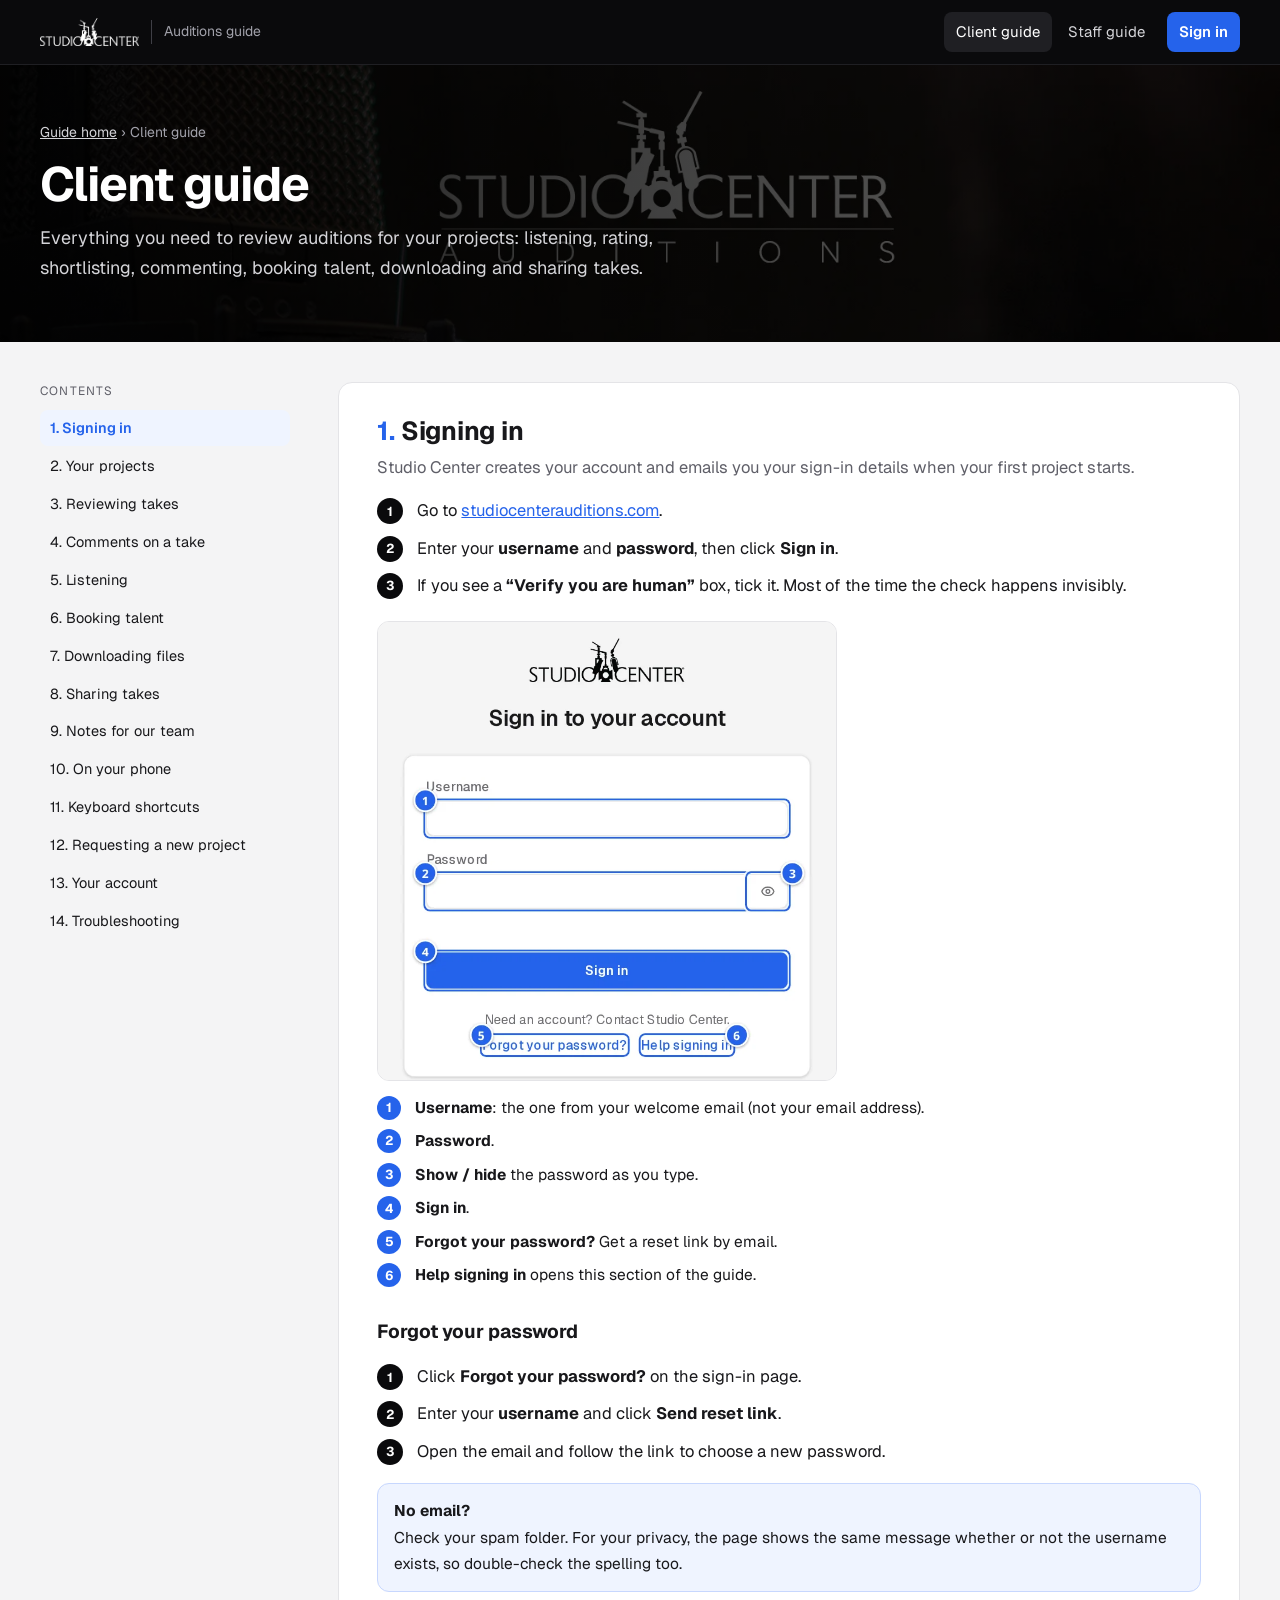
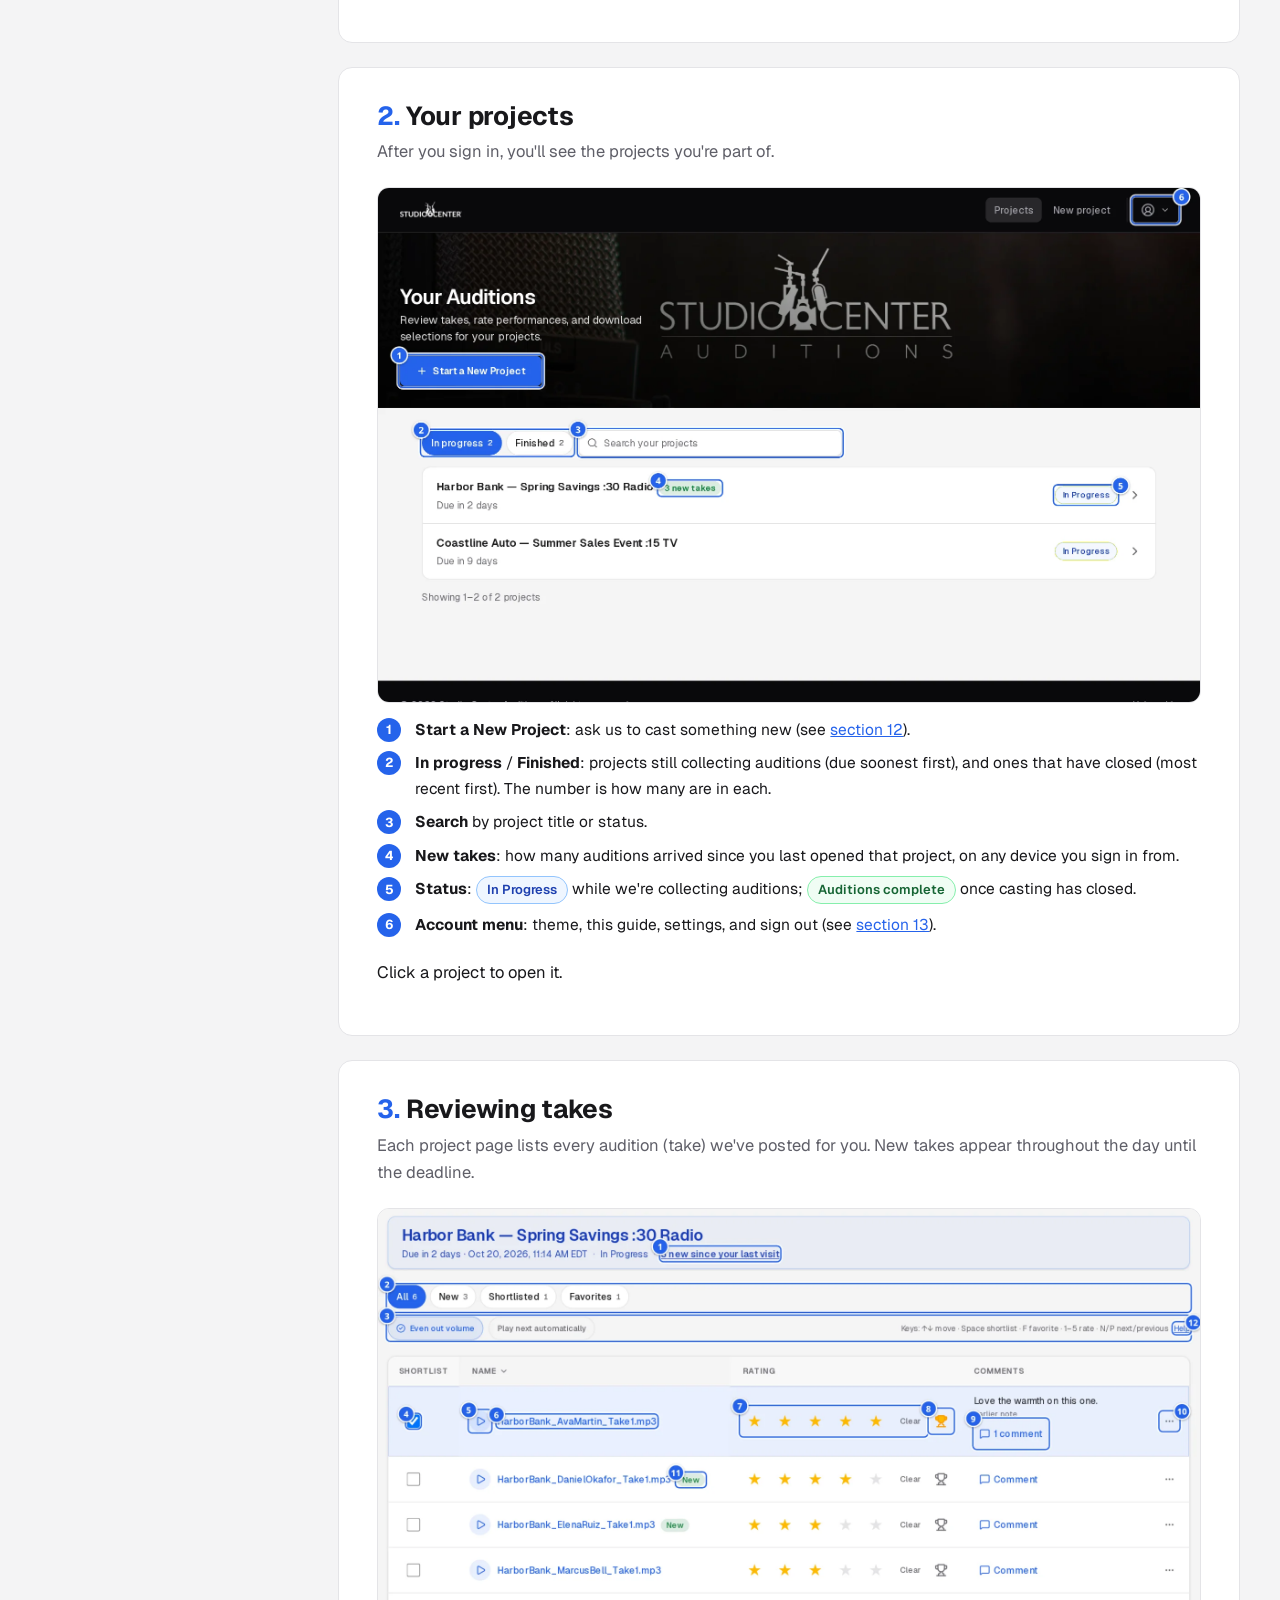
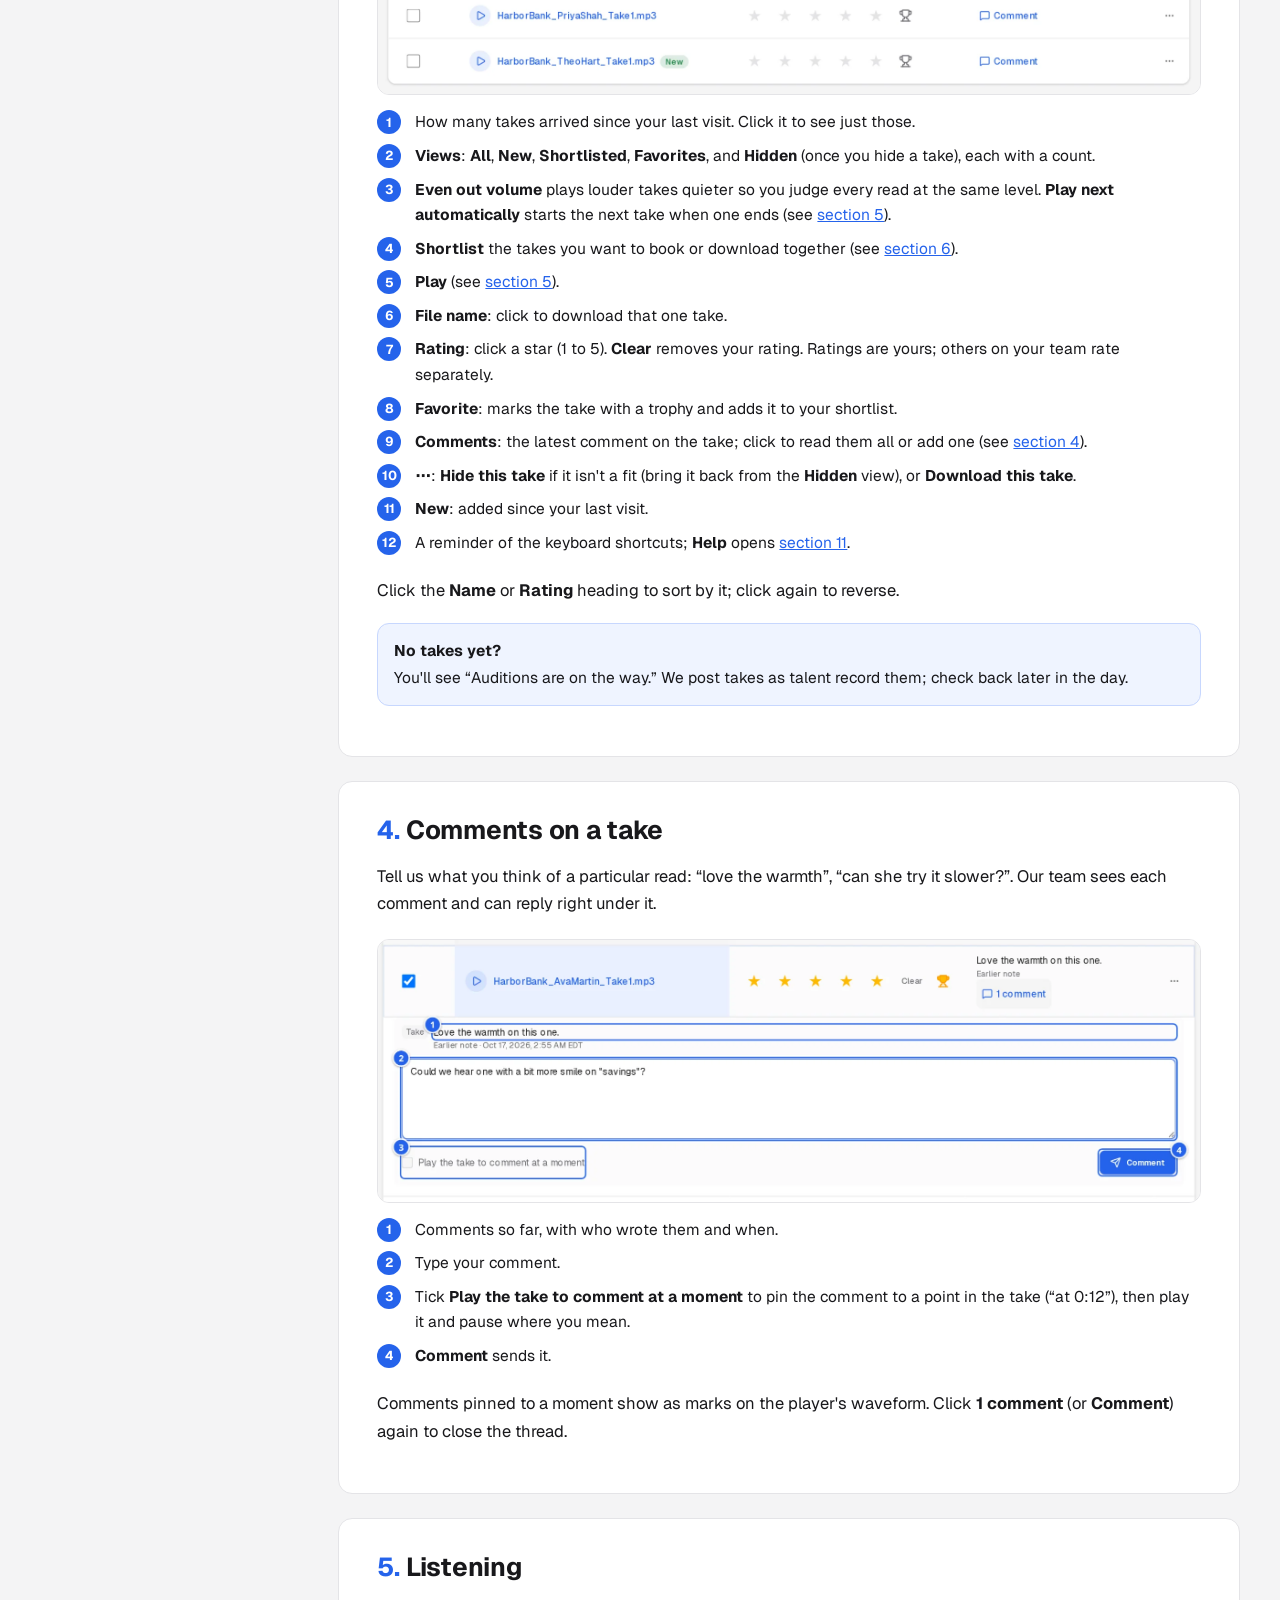
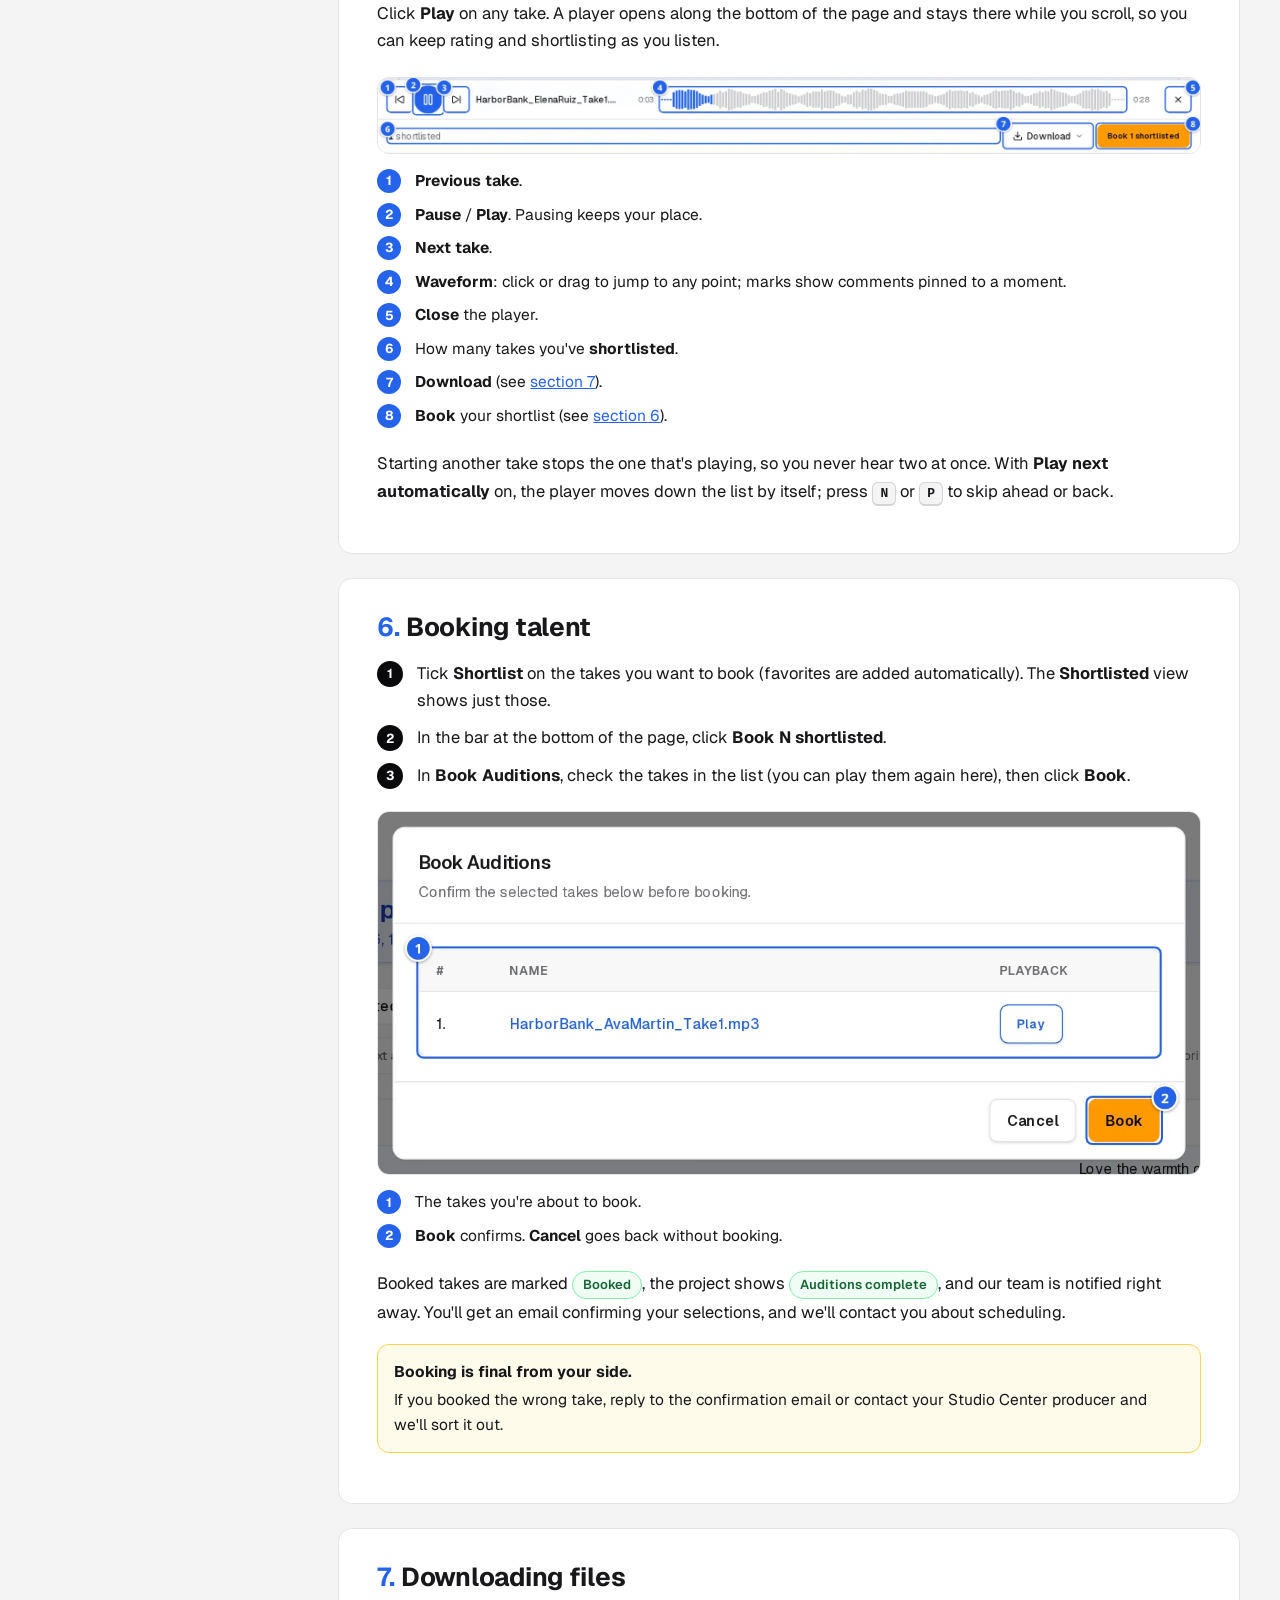
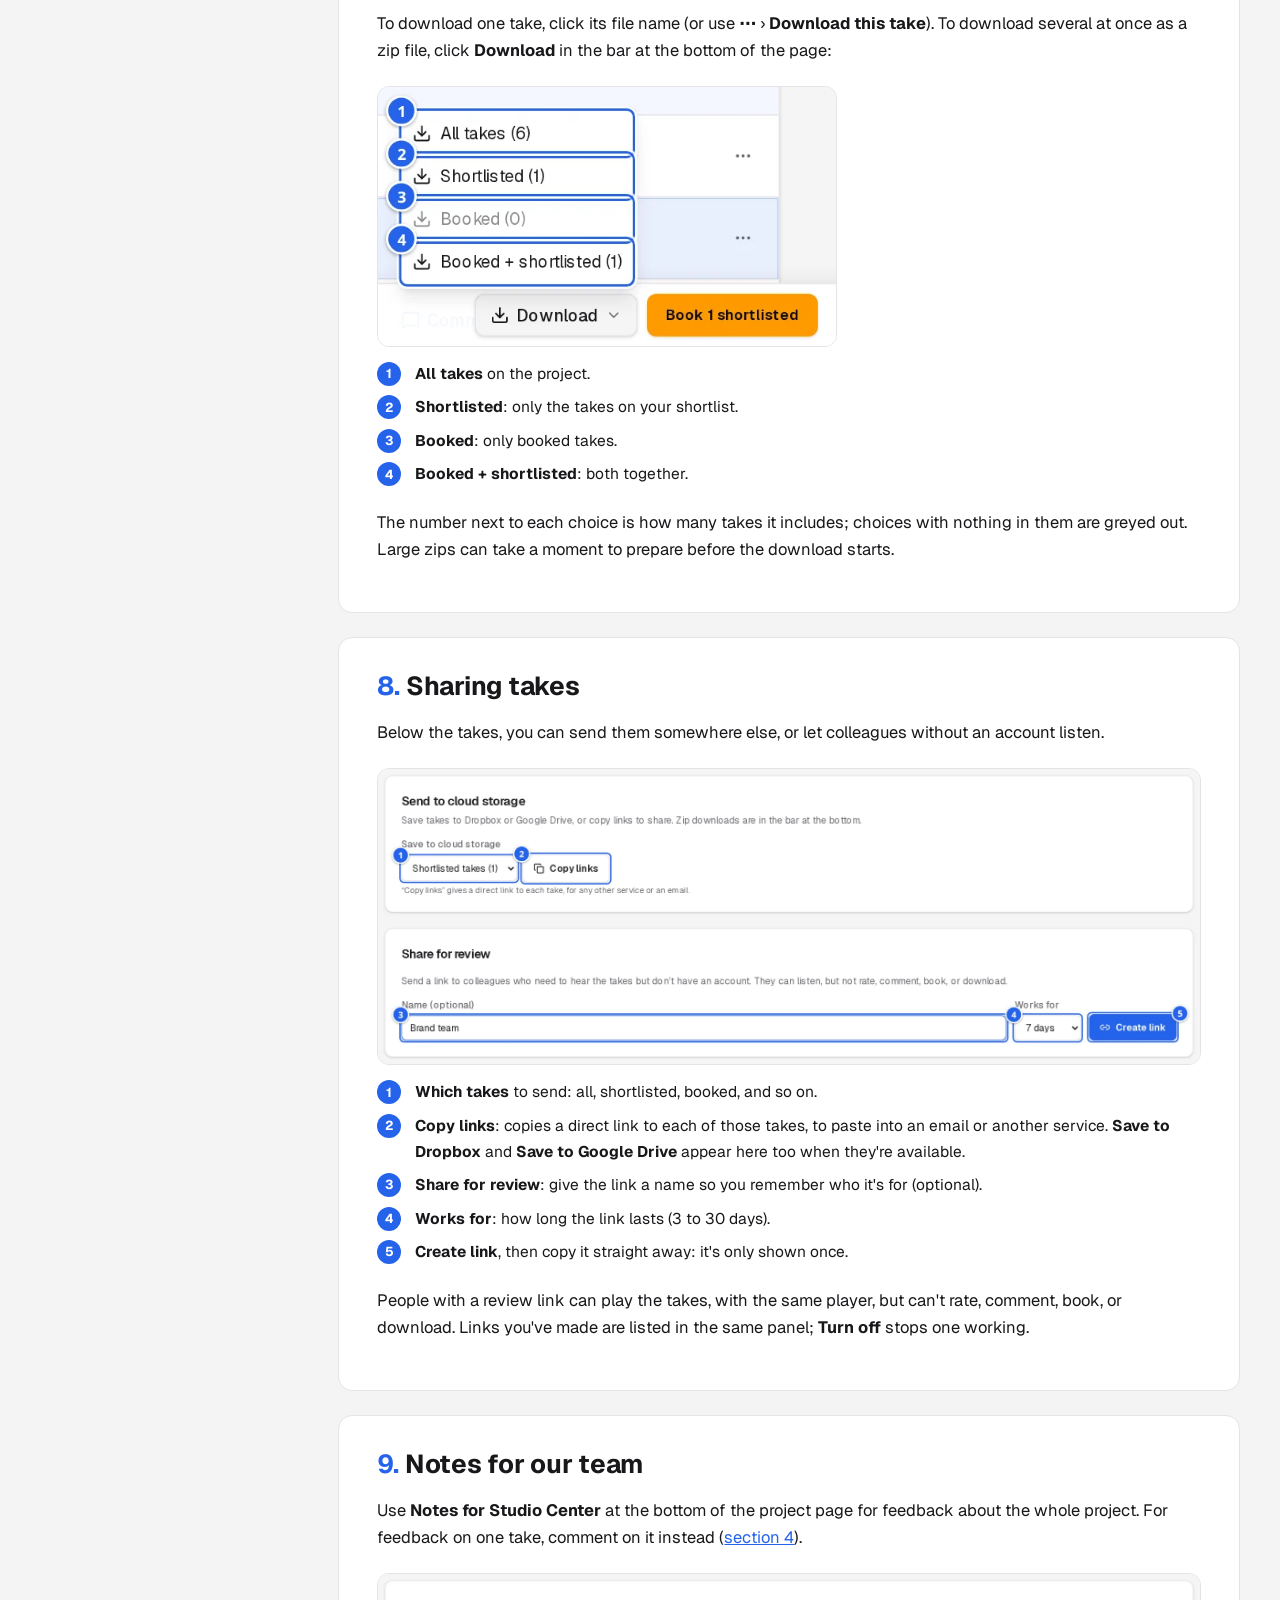
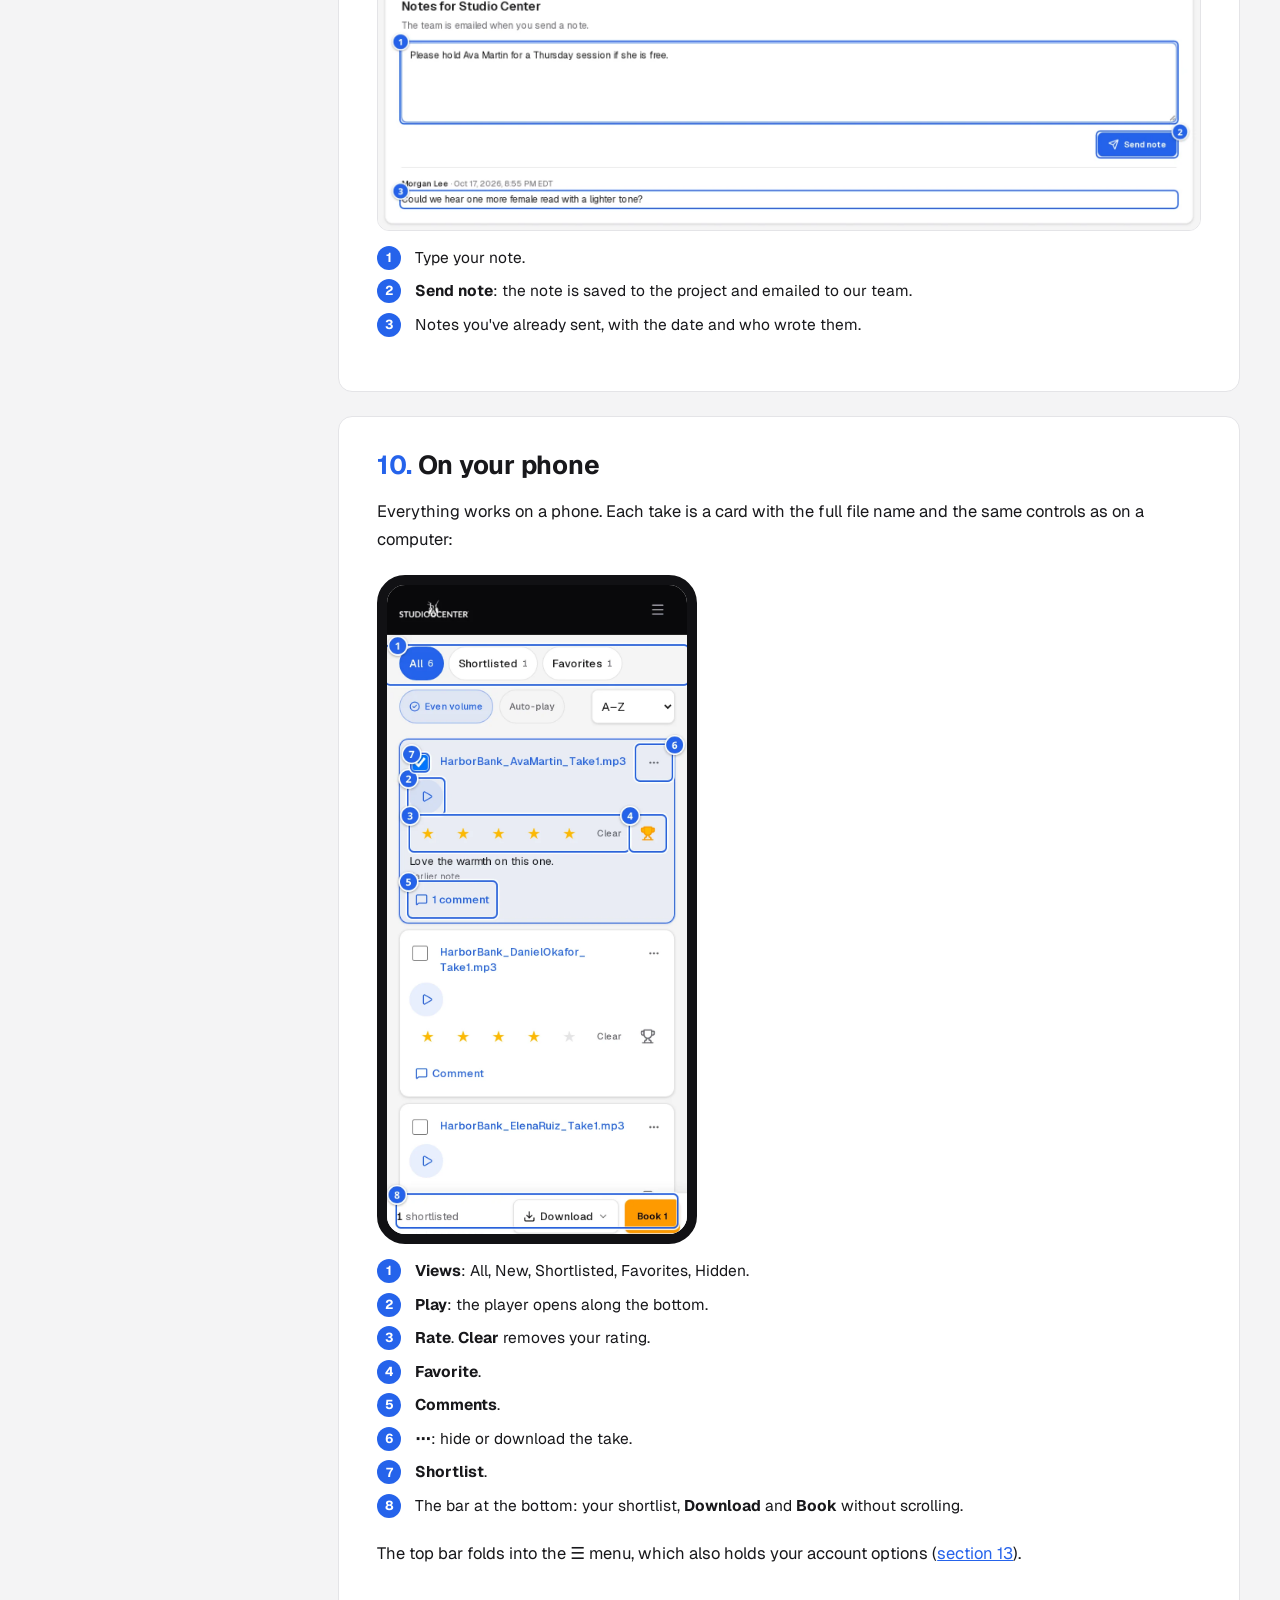
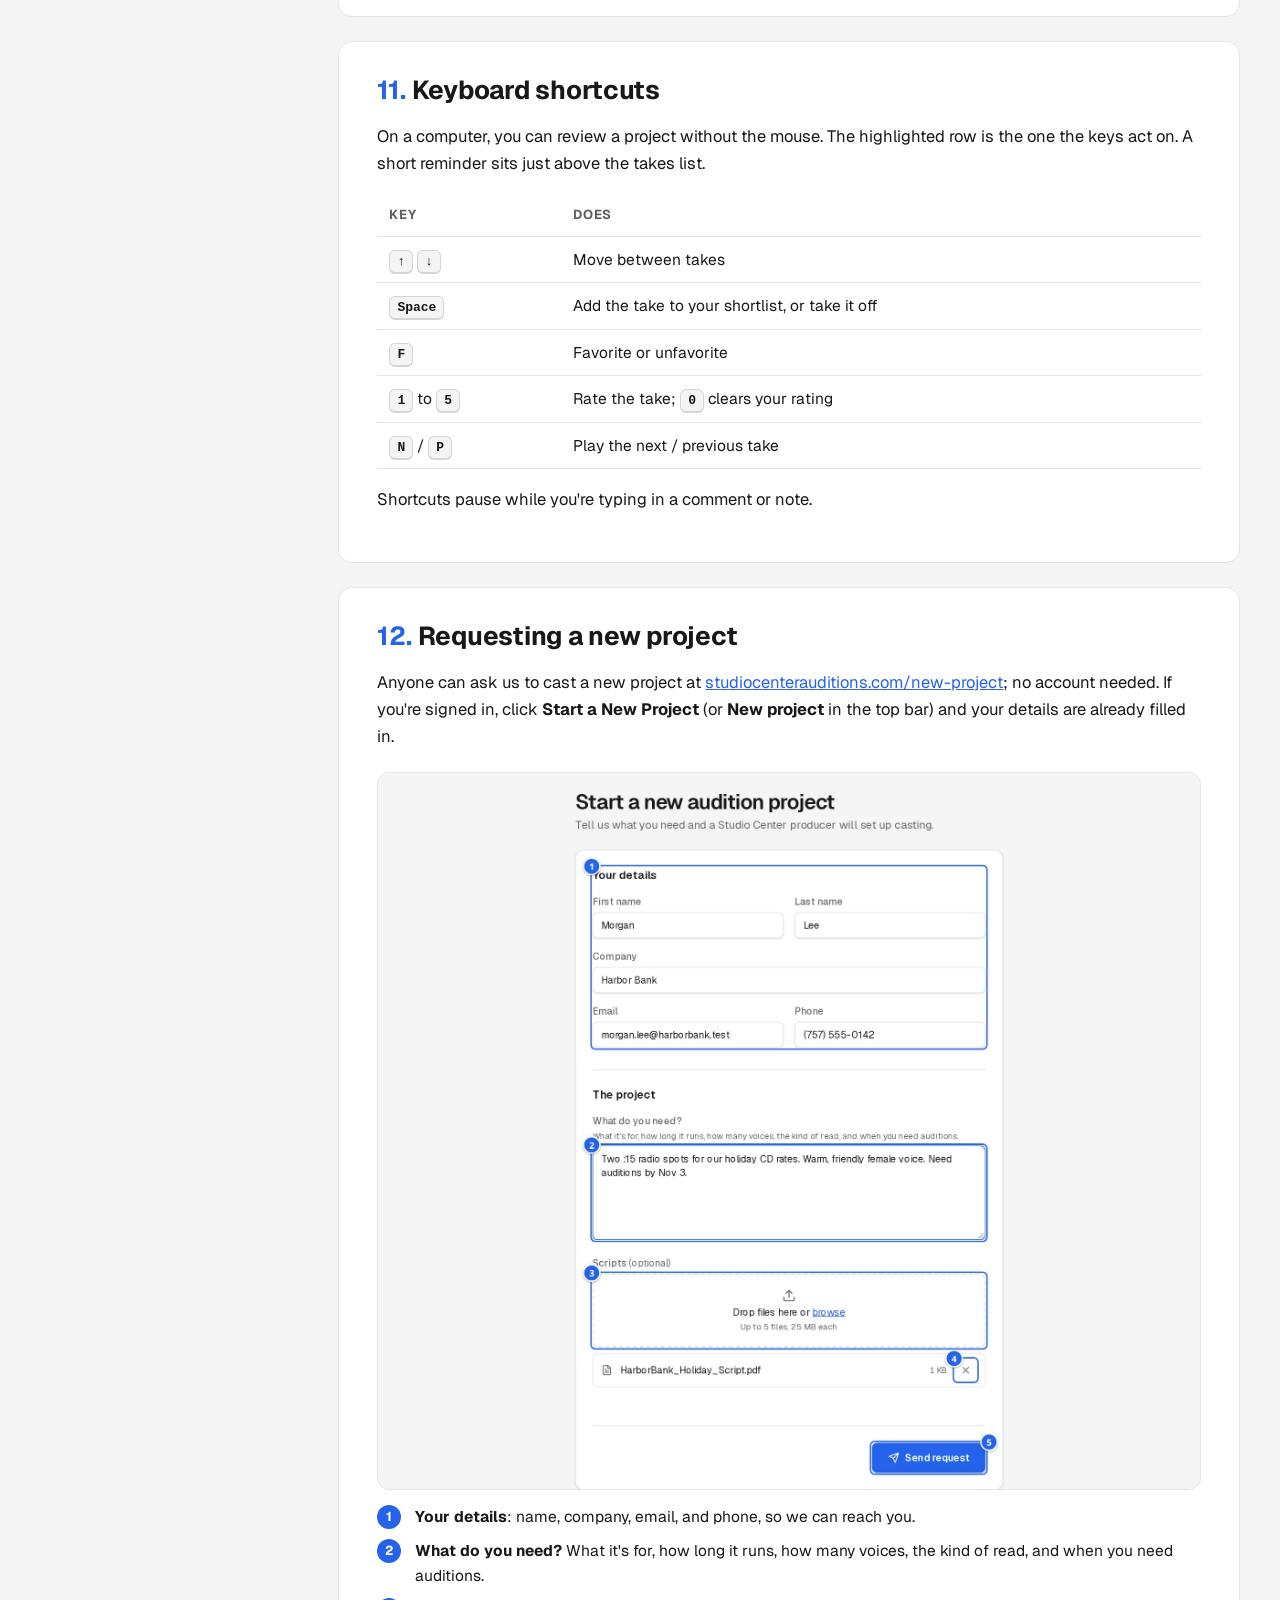
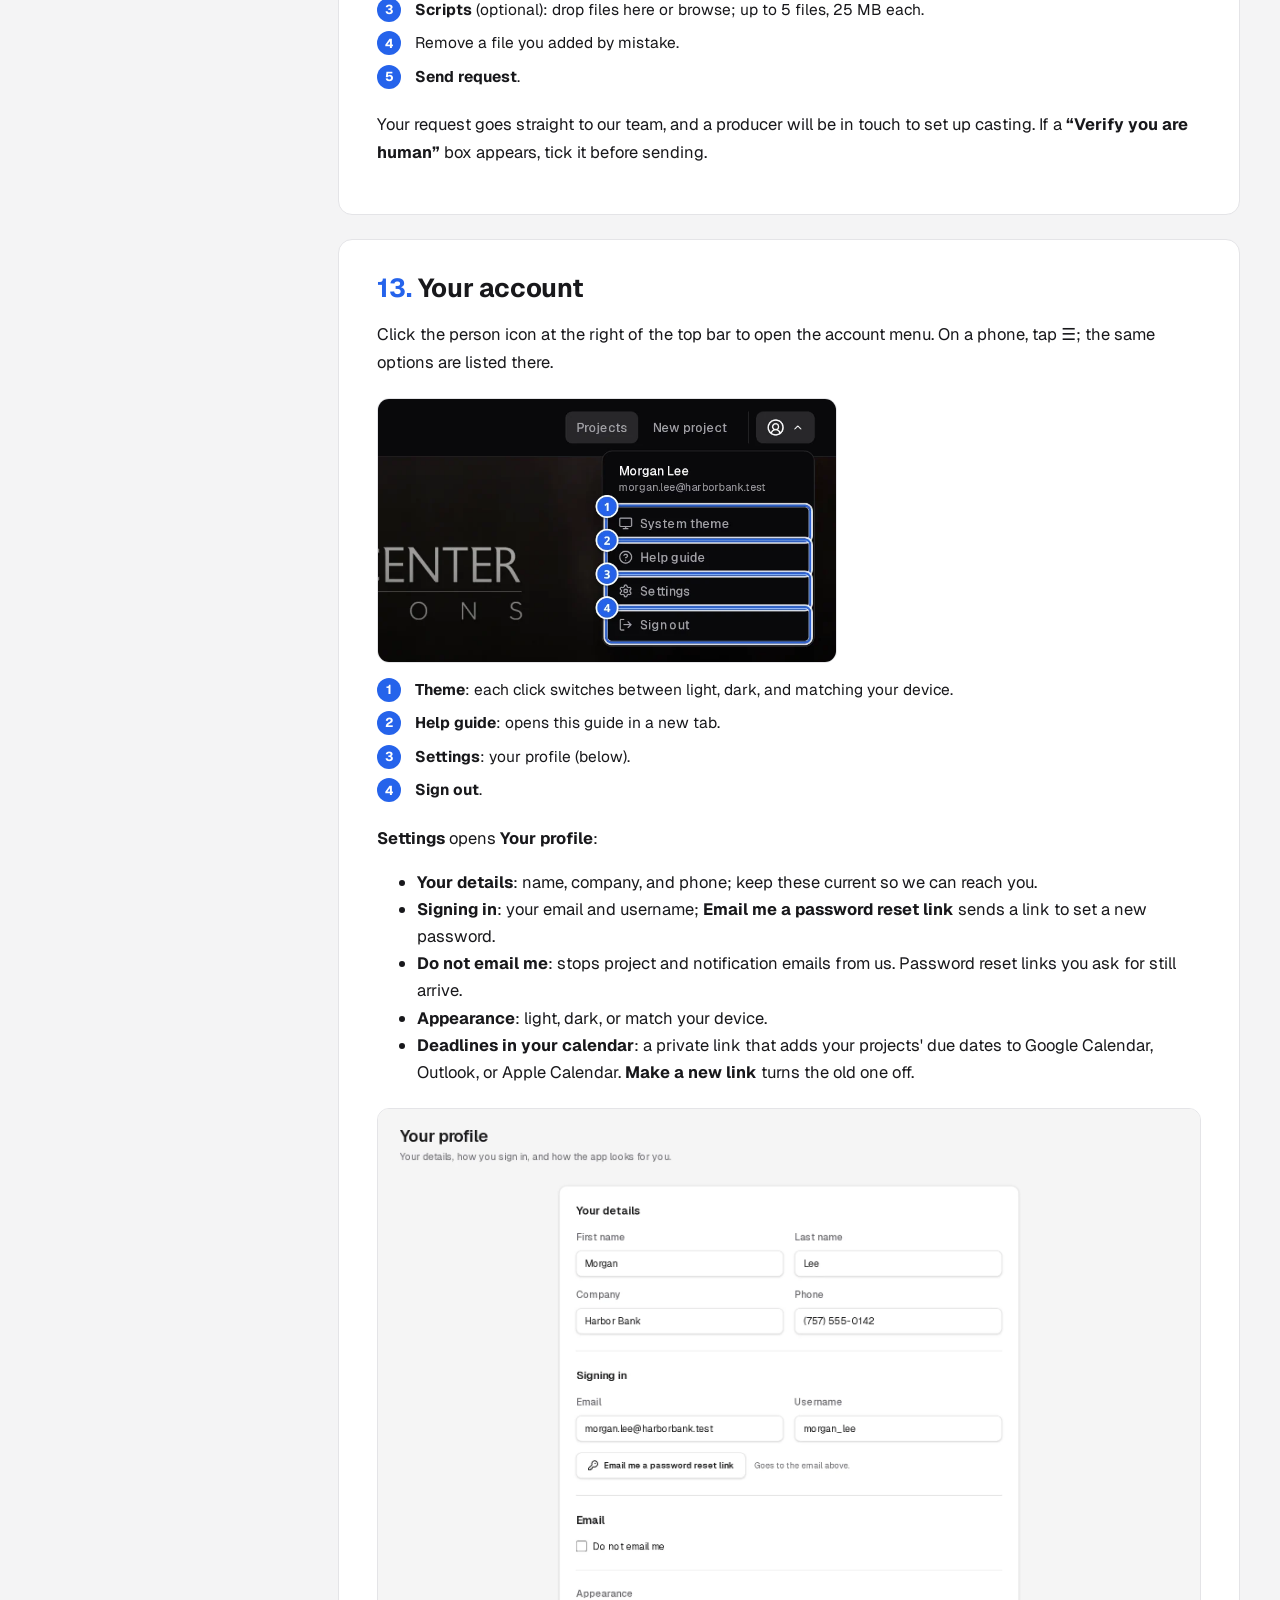
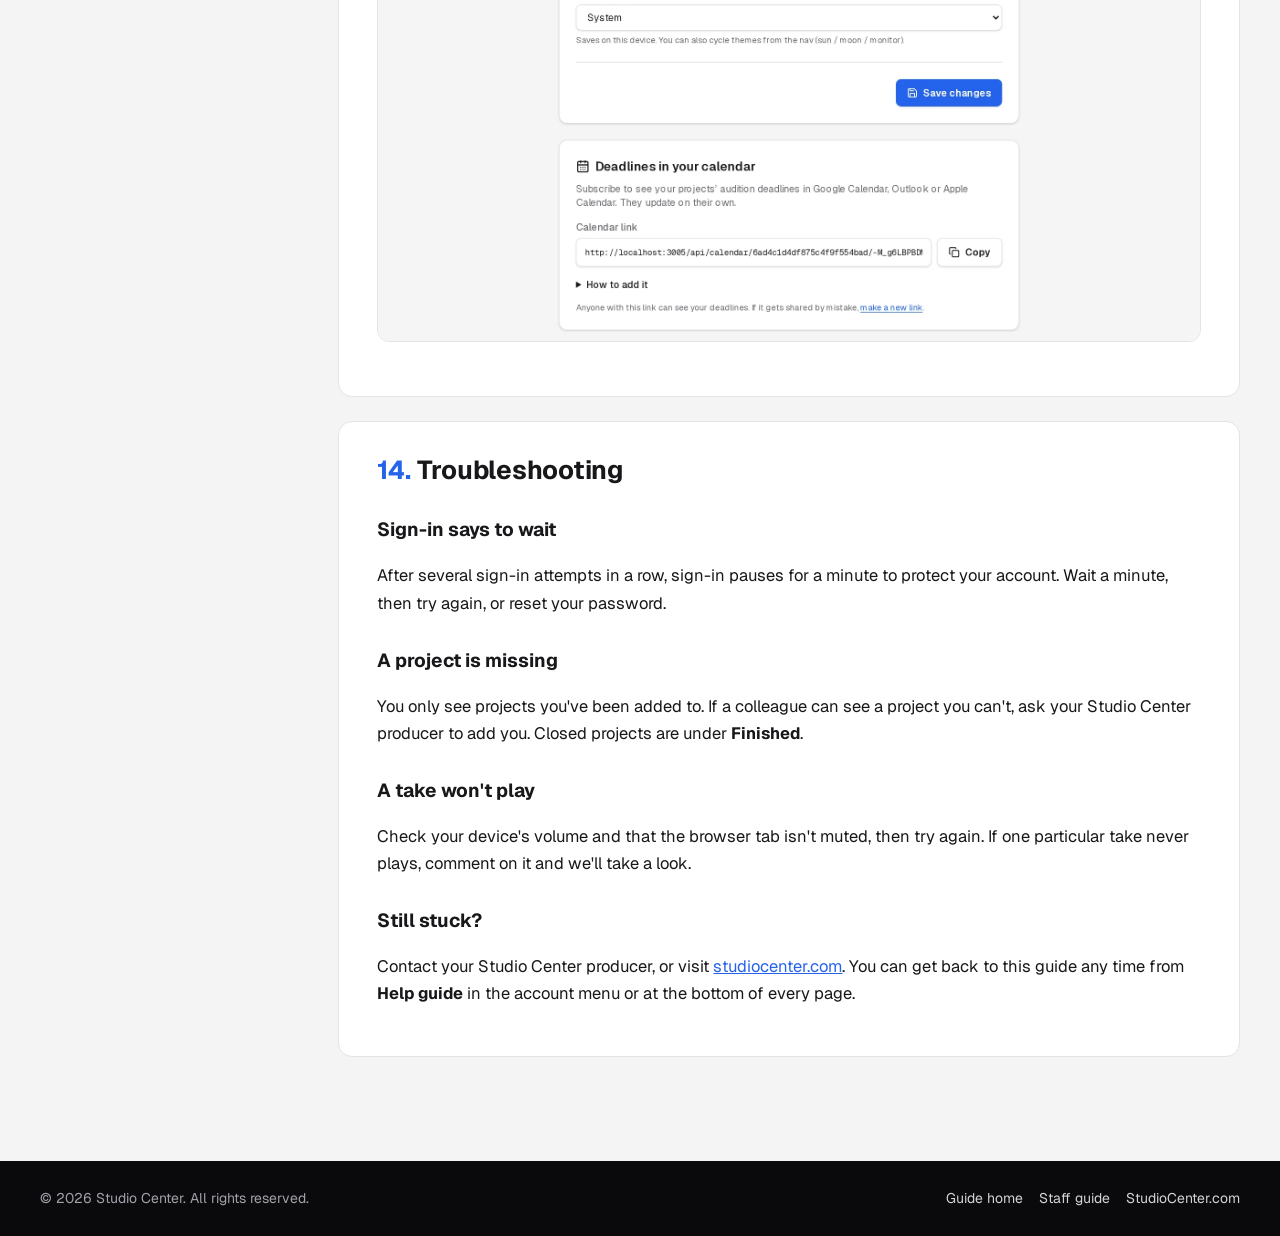
==== commit 08054ded: "Guide: Do not email me; version the screenshot links so browsers fetch the new ones. Co-Authored-By:" ====
--- a/client-guide.html
+++ b/client-guide.html
@@ -10,7 +10,7 @@
   <link rel="preconnect" href="https://fonts.googleapis.com">
   <link rel="preconnect" href="https://fonts.gstatic.com" crossorigin>
   <link href="https://fonts.googleapis.com/css2?family=Geist:wght@400;500;600;700&display=swap" rel="stylesheet">
-  <link rel="stylesheet" href="assets/site.css">
+  <link rel="stylesheet" href="assets/site.css?v=20261018">
 </head>
 <body>
   <header class="top">
@@ -63,7 +63,7 @@
           <li>If you see a <b>“Verify you are human”</b> box, tick it. Most of the time the check happens invisibly.</li>
         </ol>
         <figure class="narrow">
-          <div class="frame"><img src="assets/guide/c-signin.webp" alt="The sign-in page with numbered markers" width="756" height="755" loading="lazy"></div>
+          <div class="frame"><img src="assets/guide/c-signin.webp?v=20261018" alt="The sign-in page with numbered markers" width="756" height="755" loading="lazy"></div>
           <ul class="legend">
             <li><b class="n">1</b><span><b>Username</b>: the one from your welcome email (not your email address).</span></li>
             <li><b class="n">2</b><span><b>Password</b>.</span></li>
@@ -86,7 +86,7 @@
         <h2><span class="num">2.</span>Your projects</h2>
         <p class="lead">After you sign in, you'll see the projects you're part of.</p>
         <figure>
-          <div class="frame"><img src="assets/guide/c-projects.webp" alt="The projects page with numbered markers" width="1800" height="1125" loading="lazy"></div>
+          <div class="frame"><img src="assets/guide/c-projects.webp?v=20261018" alt="The projects page with numbered markers" width="1800" height="1125" loading="lazy"></div>
           <ul class="legend">
             <li><b class="n">1</b><span><b>Start a New Project</b>: ask us to cast something new (see <a href="#new-project">section 12</a>).</span></li>
             <li><b class="n">2</b><span><b>In progress</b> / <b>Finished</b>: projects still collecting auditions (due soonest first), and ones that have closed (most recent first). The number is how many are in each.</span></li>
@@ -103,7 +103,7 @@
         <h2><span class="num">3.</span>Reviewing takes</h2>
         <p class="lead">Each project page lists every audition (take) we've posted for you. New takes appear throughout the day until the deadline.</p>
         <figure>
-          <div class="frame"><img src="assets/guide/c-takes.webp" alt="The takes table with numbered markers" width="1800" height="1064" loading="lazy"></div>
+          <div class="frame"><img src="assets/guide/c-takes.webp?v=20261018" alt="The takes table with numbered markers" width="1800" height="1064" loading="lazy"></div>
           <ul class="legend">
             <li><b class="n">1</b><span>How many takes arrived since your last visit. Click it to see just those.</span></li>
             <li><b class="n">2</b><span><b>Views</b>: <b>All</b>, <b>New</b>, <b>Shortlisted</b>, <b>Favorites</b>, and <b>Hidden</b> (once you hide a take), each with a count.</span></li>
@@ -127,7 +127,7 @@
         <h2><span class="num">4.</span>Comments on a take</h2>
         <p>Tell us what you think of a particular read: “love the warmth”, “can she try it slower?”. Our team sees each comment and can reply right under it.</p>
         <figure>
-          <div class="frame"><img src="assets/guide/c-comments.webp" alt="A take with its comments open" width="1800" height="573" loading="lazy"></div>
+          <div class="frame"><img src="assets/guide/c-comments.webp?v=20261018" alt="A take with its comments open" width="1800" height="573" loading="lazy"></div>
           <ul class="legend">
             <li><b class="n">1</b><span>Comments so far, with who wrote them and when.</span></li>
             <li><b class="n">2</b><span>Type your comment.</span></li>
@@ -142,7 +142,7 @@
         <h2><span class="num">5.</span>Listening</h2>
         <p>Click <b>Play</b> on any take. A player opens along the bottom of the page and stays there while you scroll, so you can keep rating and shortlisting as you listen.</p>
         <figure>
-          <div class="frame"><img src="assets/guide/c-player.webp" alt="The player and shortlist bar at the bottom of the page" width="1800" height="165" loading="lazy"></div>
+          <div class="frame"><img src="assets/guide/c-player.webp?v=20261018" alt="The player and shortlist bar at the bottom of the page" width="1800" height="165" loading="lazy"></div>
           <ul class="legend">
             <li><b class="n">1</b><span><b>Previous take</b>.</span></li>
             <li><b class="n">2</b><span><b>Pause</b> / <b>Play</b>. Pausing keeps your place.</span></li>
@@ -165,7 +165,7 @@
           <li>In <b>Book Auditions</b>, check the takes in the list (you can play them again here), then click <b>Book</b>.</li>
         </ol>
         <figure>
-          <div class="frame"><img src="assets/guide/c-book.webp" alt="The Book Auditions dialog" width="1194" height="527" loading="lazy"></div>
+          <div class="frame"><img src="assets/guide/c-book.webp?v=20261018" alt="The Book Auditions dialog" width="1194" height="527" loading="lazy"></div>
           <ul class="legend">
             <li><b class="n">1</b><span>The takes you're about to book.</span></li>
             <li><b class="n">2</b><span><b>Book</b> confirms. <b>Cancel</b> goes back without booking.</span></li>
@@ -179,7 +179,7 @@
         <h2><span class="num">7.</span>Downloading files</h2>
         <p>To download one take, click its file name (or use <b>⋯</b> › <b>Download this take</b>). To download several at once as a zip file, click <b>Download</b> in the bar at the bottom of the page:</p>
         <figure class="narrow">
-          <div class="frame"><img src="assets/guide/c-downloads.webp" alt="The Download menu" width="579" height="327" loading="lazy"></div>
+          <div class="frame"><img src="assets/guide/c-downloads.webp?v=20261018" alt="The Download menu" width="579" height="327" loading="lazy"></div>
           <ul class="legend">
             <li><b class="n">1</b><span><b>All takes</b> on the project.</span></li>
             <li><b class="n">2</b><span><b>Shortlisted</b>: only the takes on your shortlist.</span></li>
@@ -194,7 +194,7 @@
         <h2><span class="num">8.</span>Sharing takes</h2>
         <p>Below the takes, you can send them somewhere else, or let colleagues without an account listen.</p>
         <figure>
-          <div class="frame"><img src="assets/guide/c-share.webp" alt="Send to cloud storage and Share for review" width="1800" height="647" loading="lazy"></div>
+          <div class="frame"><img src="assets/guide/c-share.webp?v=20261018" alt="Send to cloud storage and Share for review" width="1800" height="647" loading="lazy"></div>
           <ul class="legend">
             <li><b class="n">1</b><span><b>Which takes</b> to send: all, shortlisted, booked, and so on.</span></li>
             <li><b class="n">2</b><span><b>Copy links</b>: copies a direct link to each of those takes, to paste into an email or another service. <b>Save to Dropbox</b> and <b>Save to Google Drive</b> appear here too when they're available.</span></li>
@@ -210,7 +210,7 @@
         <h2><span class="num">9.</span>Notes for our team</h2>
         <p>Use <b>Notes for Studio Center</b> at the bottom of the project page for feedback about the whole project. For feedback on one take, comment on it instead (<a href="#comments">section 4</a>).</p>
         <figure>
-          <div class="frame"><img src="assets/guide/c-notes.webp" alt="The Notes for Studio Center panel" width="1800" height="560" loading="lazy"></div>
+          <div class="frame"><img src="assets/guide/c-notes.webp?v=20261018" alt="The Notes for Studio Center panel" width="1800" height="560" loading="lazy"></div>
           <ul class="legend">
             <li><b class="n">1</b><span>Type your note.</span></li>
             <li><b class="n">2</b><span><b>Send note</b>: the note is saved to the project and emailed to our team.</span></li>
@@ -223,7 +223,7 @@
         <h2><span class="num">10.</span>On your phone</h2>
         <p>Everything works on a phone. Each take is a card with the full file name and the same controls as on a computer:</p>
         <figure class="phone">
-          <div class="frame"><img src="assets/guide/c-phone.webp" alt="A project on a phone" width="780" height="1688" loading="lazy"></div>
+          <div class="frame"><img src="assets/guide/c-phone.webp?v=20261018" alt="A project on a phone" width="780" height="1688" loading="lazy"></div>
           <ul class="legend">
             <li><b class="n">1</b><span><b>Views</b>: All, New, Shortlisted, Favorites, Hidden.</span></li>
             <li><b class="n">2</b><span><b>Play</b>: the player opens along the bottom.</span></li>
@@ -258,7 +258,7 @@
         <h2><span class="num">12.</span>Requesting a new project</h2>
         <p>Anyone can ask us to cast a new project at <a href="https://studiocenterauditions.com/new-project">studiocenterauditions.com/new-project</a>; no account needed. If you're signed in, click <b>Start a New Project</b> (or <b>New project</b> in the top bar) and your details are already filled in.</p>
         <figure>
-          <div class="frame"><img src="assets/guide/c-new.webp" alt="The Start a new audition project form" width="1800" height="1569" loading="lazy"></div>
+          <div class="frame"><img src="assets/guide/c-new.webp?v=20261018" alt="The Start a new audition project form" width="1800" height="1569" loading="lazy"></div>
           <ul class="legend">
             <li><b class="n">1</b><span><b>Your details</b>: name, company, email, and phone, so we can reach you.</span></li>
             <li><b class="n">2</b><span><b>What do you need?</b> What it's for, how long it runs, how many voices, the kind of read, and when you need auditions.</span></li>
@@ -274,7 +274,7 @@
         <h2><span class="num">13.</span>Your account</h2>
         <p>Click the person icon at the right of the top bar to open the account menu. On a phone, tap <b>☰</b>; the same options are listed there.</p>
         <figure class="narrow">
-          <div class="frame"><img src="assets/guide/c-account.webp" alt="The account menu, open" width="774" height="444" loading="lazy"></div>
+          <div class="frame"><img src="assets/guide/c-account.webp?v=20261018" alt="The account menu, open" width="774" height="444" loading="lazy"></div>
           <ul class="legend">
             <li><b class="n">1</b><span><b>Theme</b>: each click switches between light, dark, and matching your device.</span></li>
             <li><b class="n">2</b><span><b>Help guide</b>: opens this guide in a new tab.</span></li>
@@ -286,11 +286,12 @@
         <ul>
           <li><b>Your details</b>: name, company, and phone; keep these current so we can reach you.</li>
           <li><b>Signing in</b>: your email and username; <b>Email me a password reset link</b> sends a link to set a new password.</li>
-          <li><b>Email</b> preferences and <b>Appearance</b> (light, dark, or match your device).</li>
+          <li><b>Do not email me</b>: stops project and notification emails from us. Password reset links you ask for still arrive.</li>
+          <li><b>Appearance</b>: light, dark, or match your device.</li>
           <li><b>Deadlines in your calendar</b>: a private link that adds your projects' due dates to Google Calendar, Outlook, or Apple Calendar. <b>Make a new link</b> turns the old one off.</li>
         </ul>
         <figure>
-          <div class="frame"><img src="assets/guide/c-profile.webp" alt="The Your profile page" width="1800" height="1823" loading="lazy"></div>
+          <div class="frame"><img src="assets/guide/c-profile.webp?v=20261018" alt="The Your profile page" width="1800" height="1823" loading="lazy"></div>
         </figure>
       </section>
 
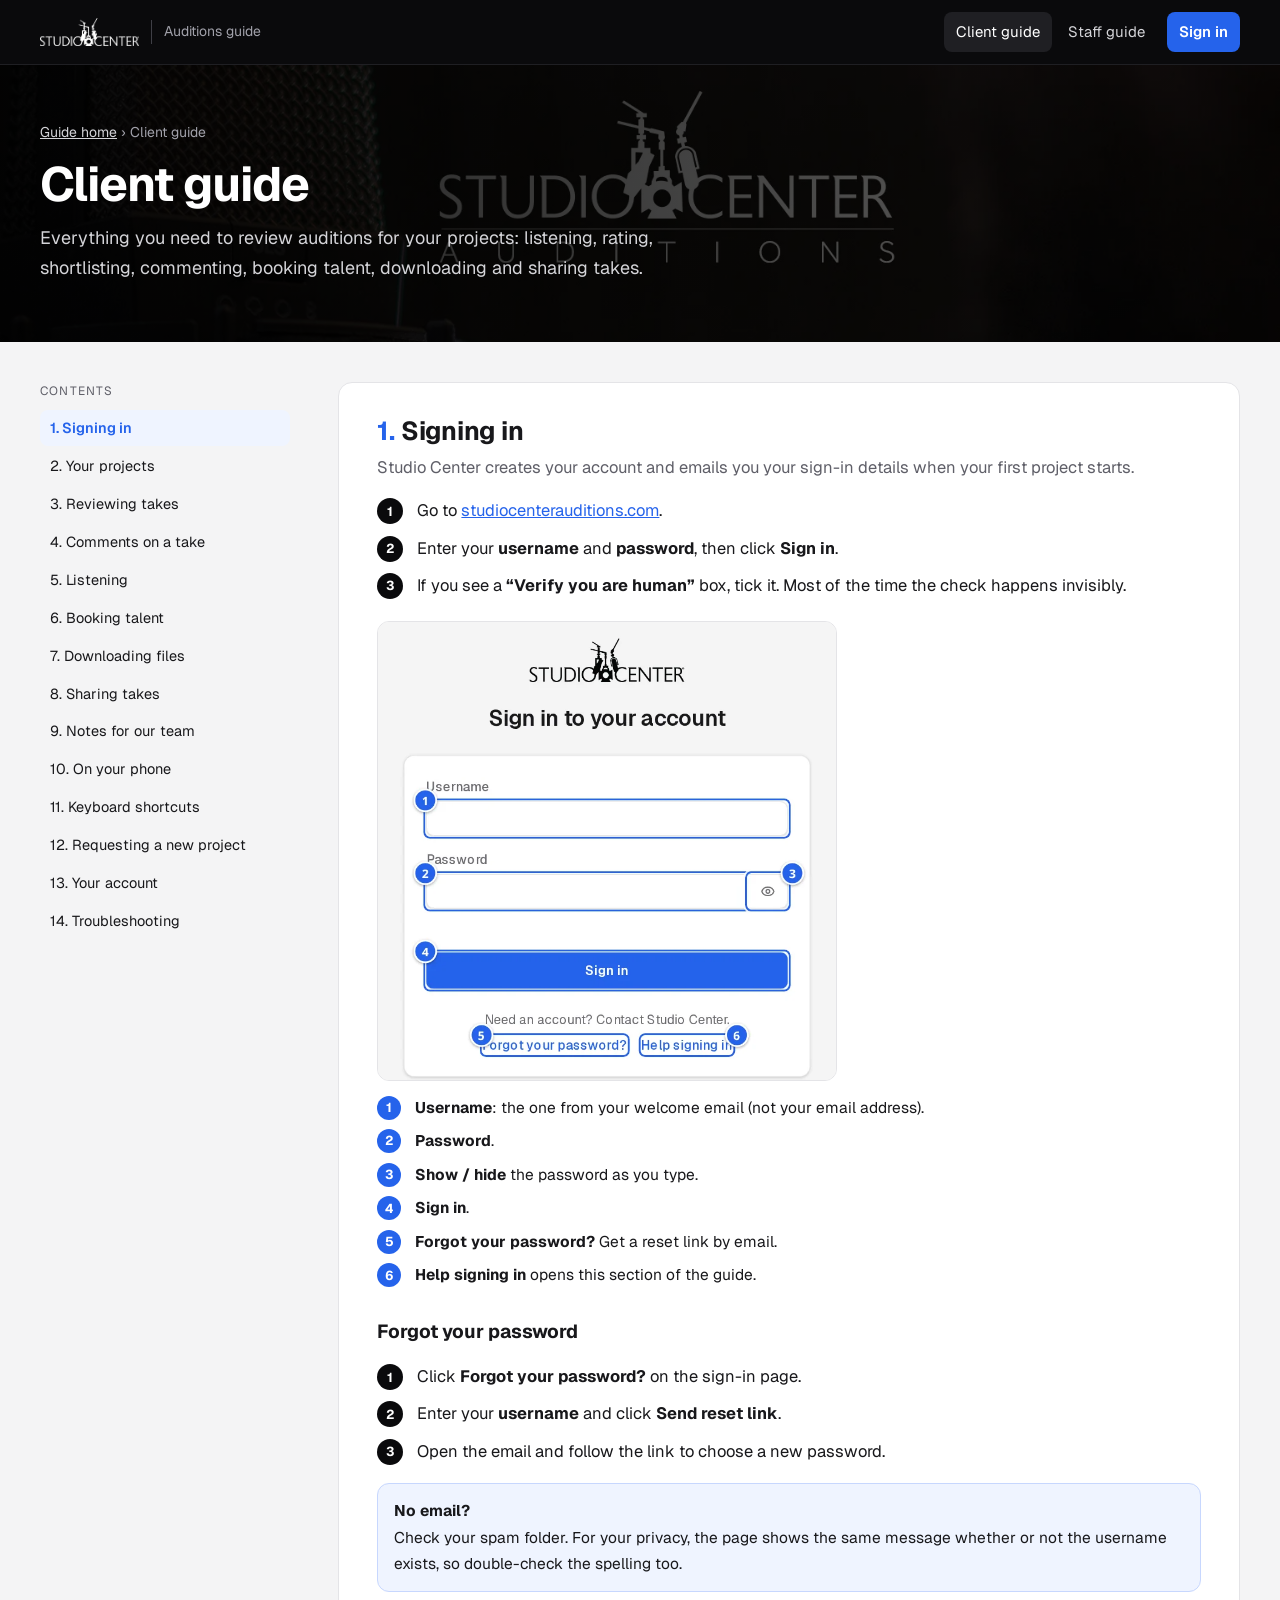
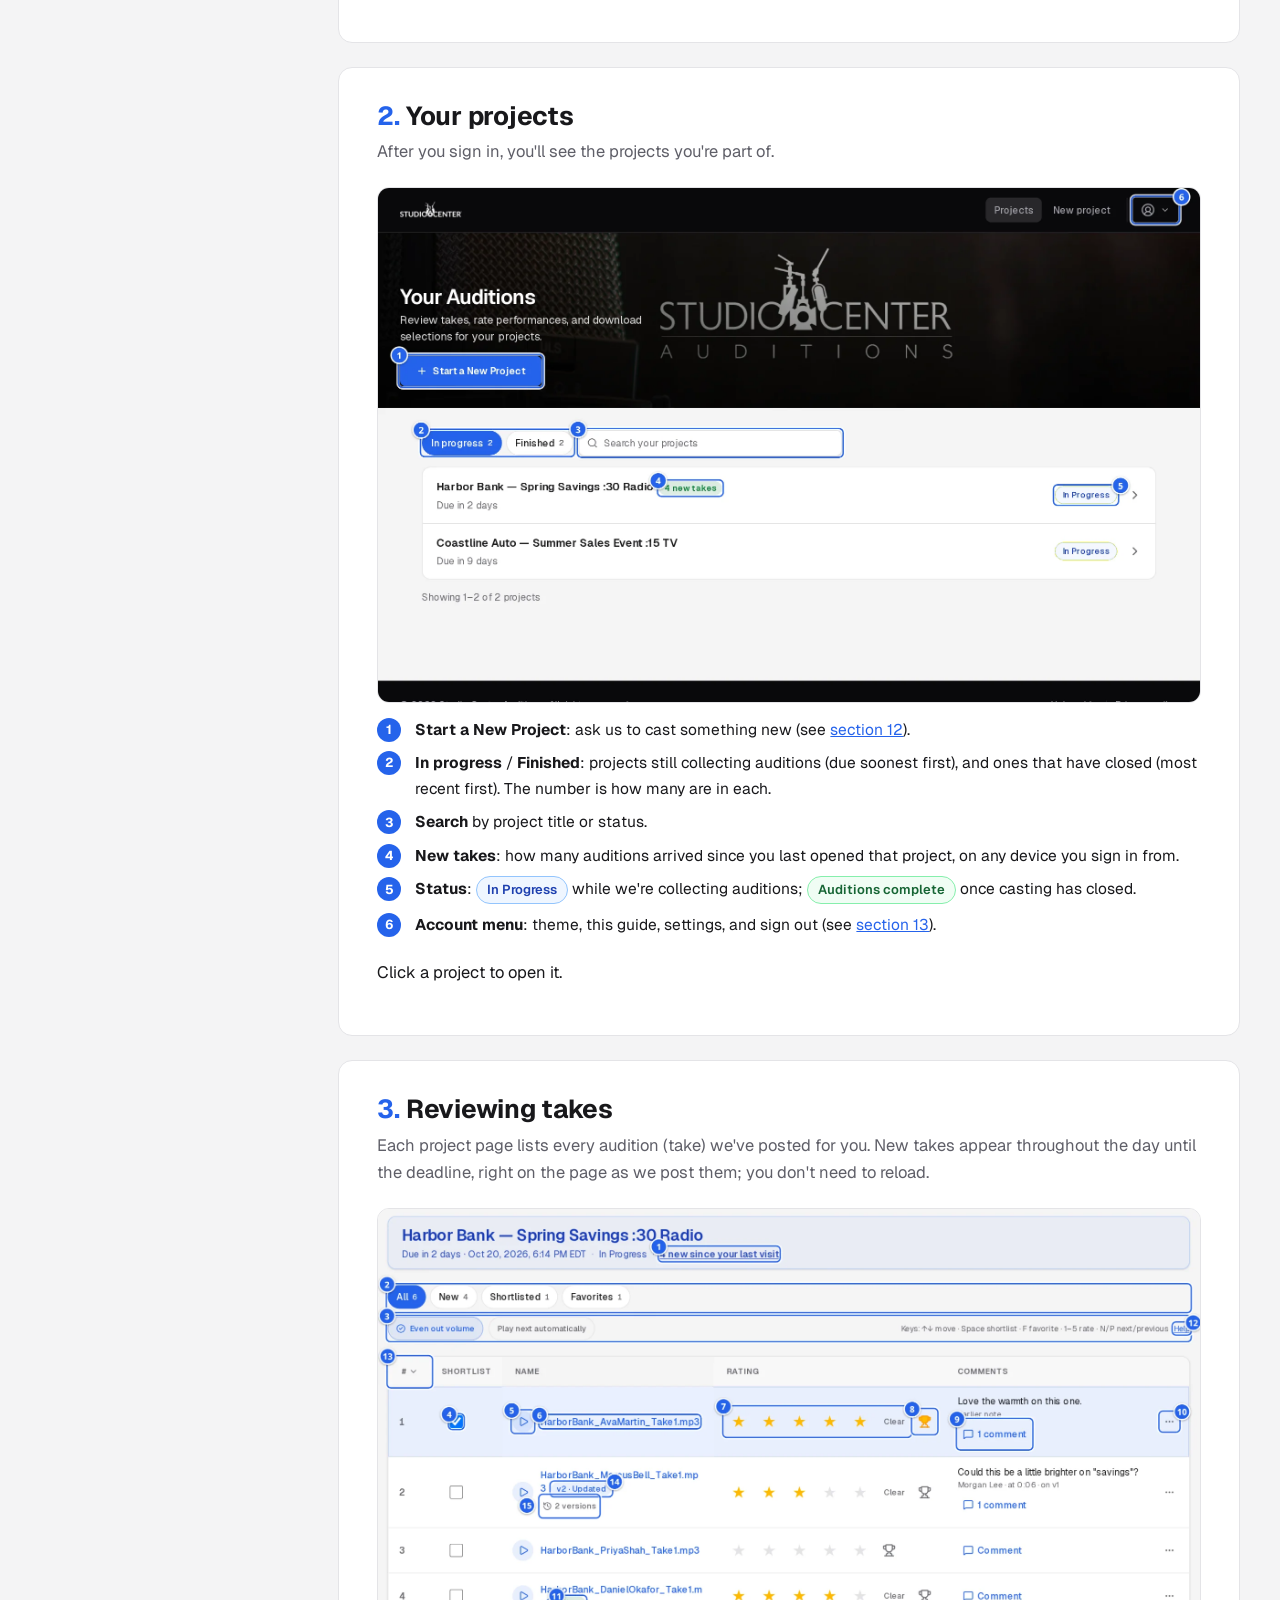
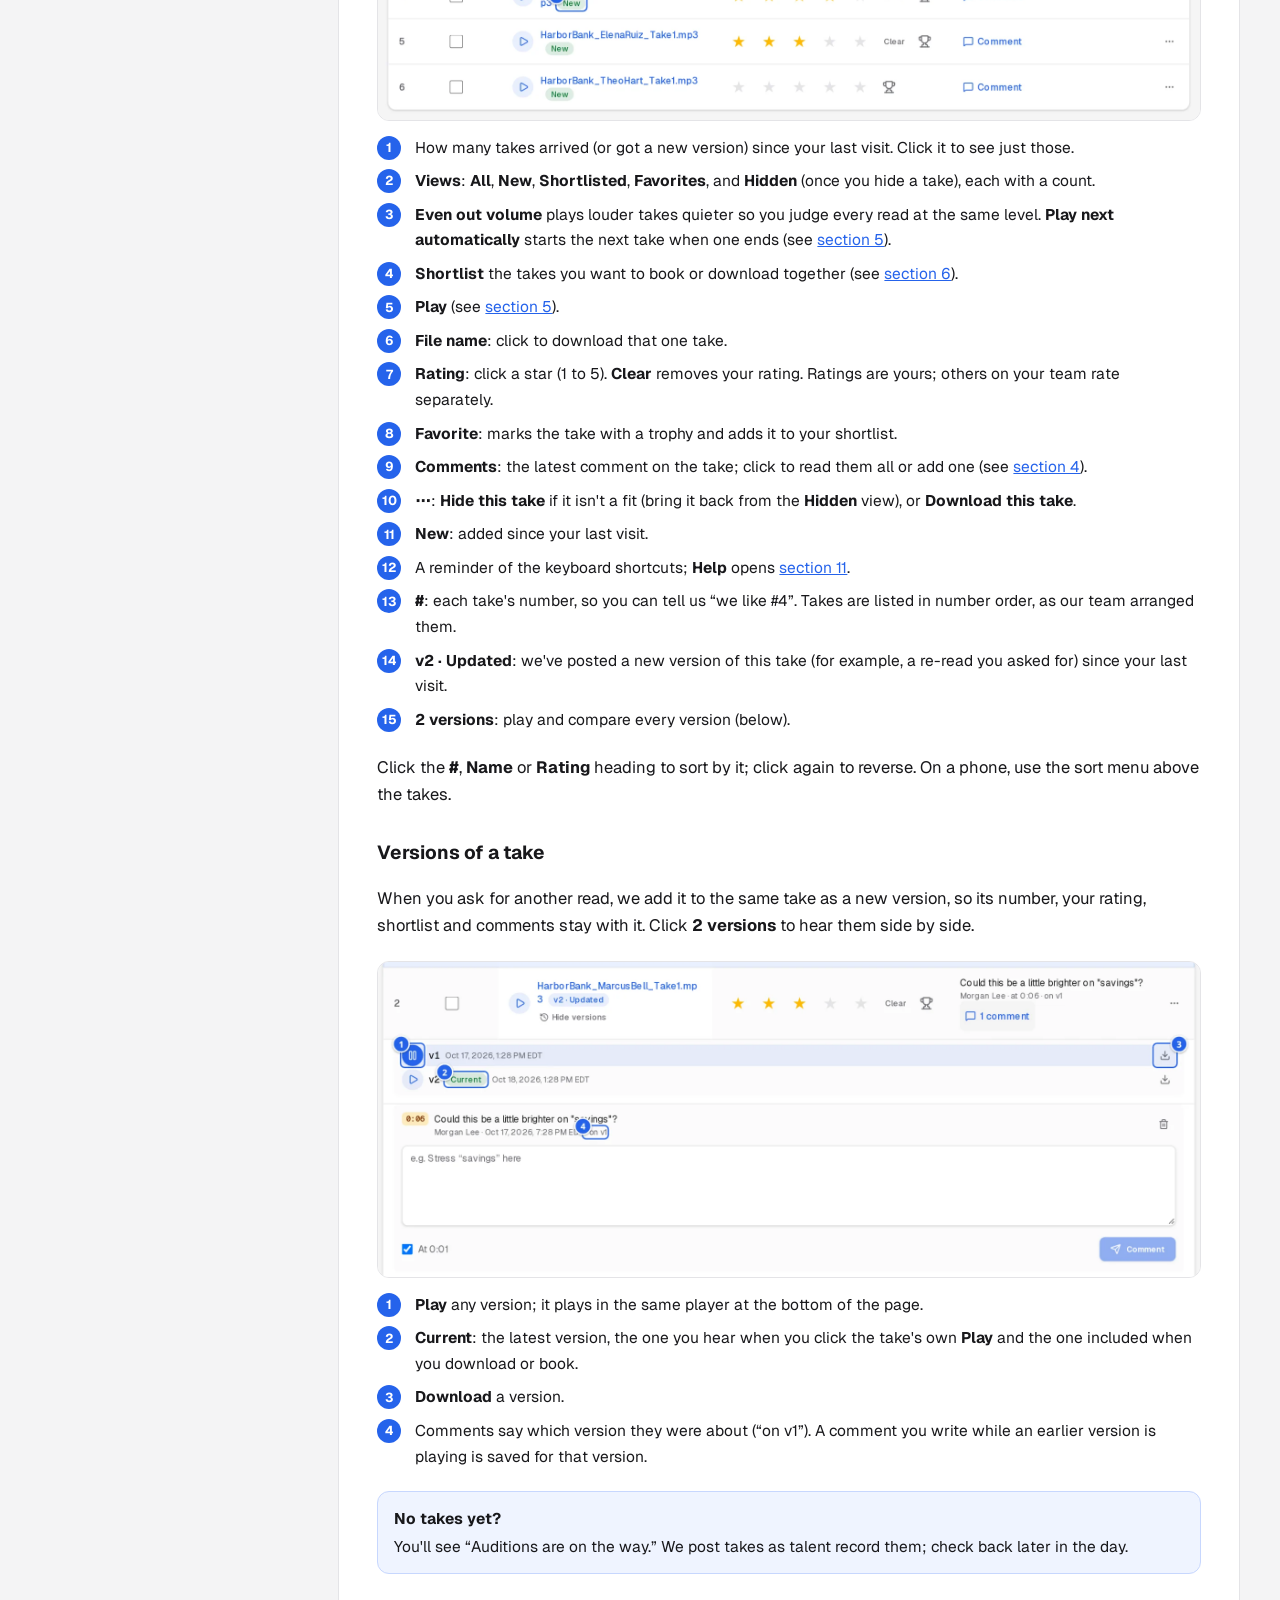
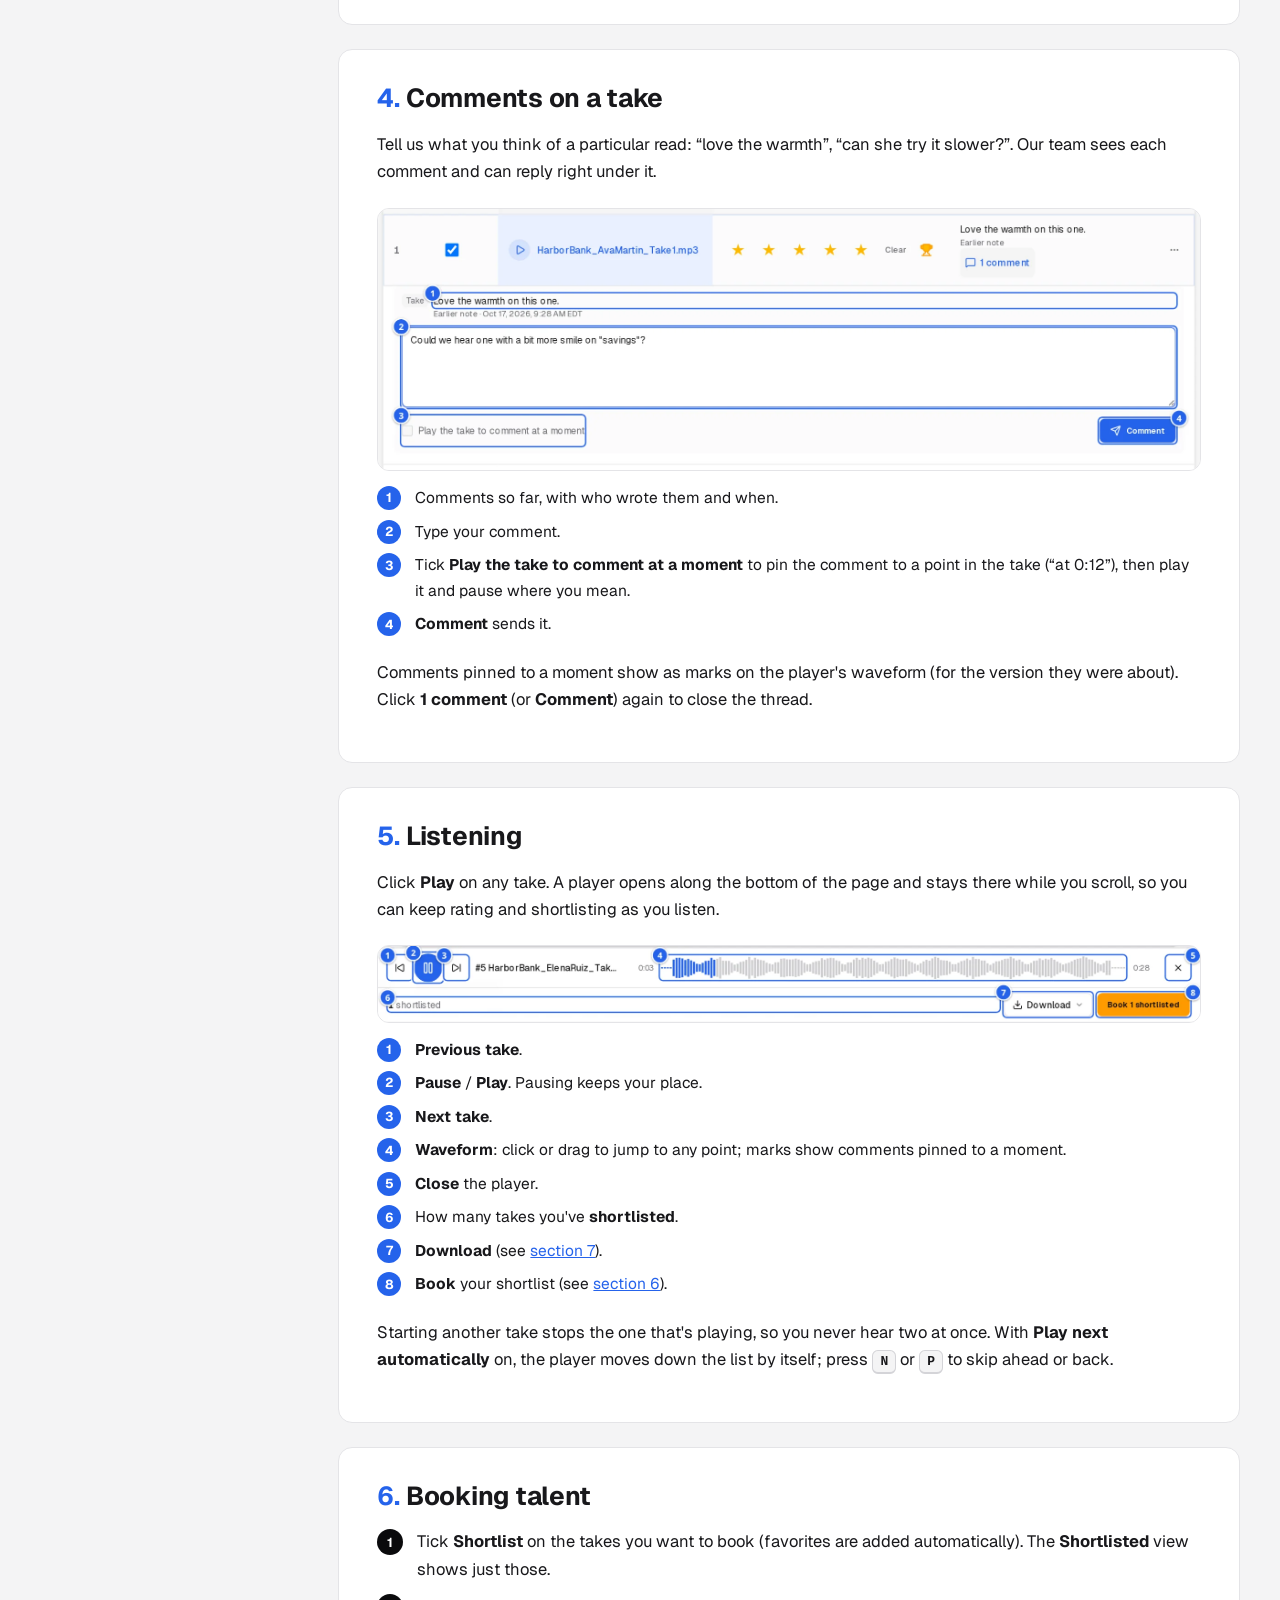
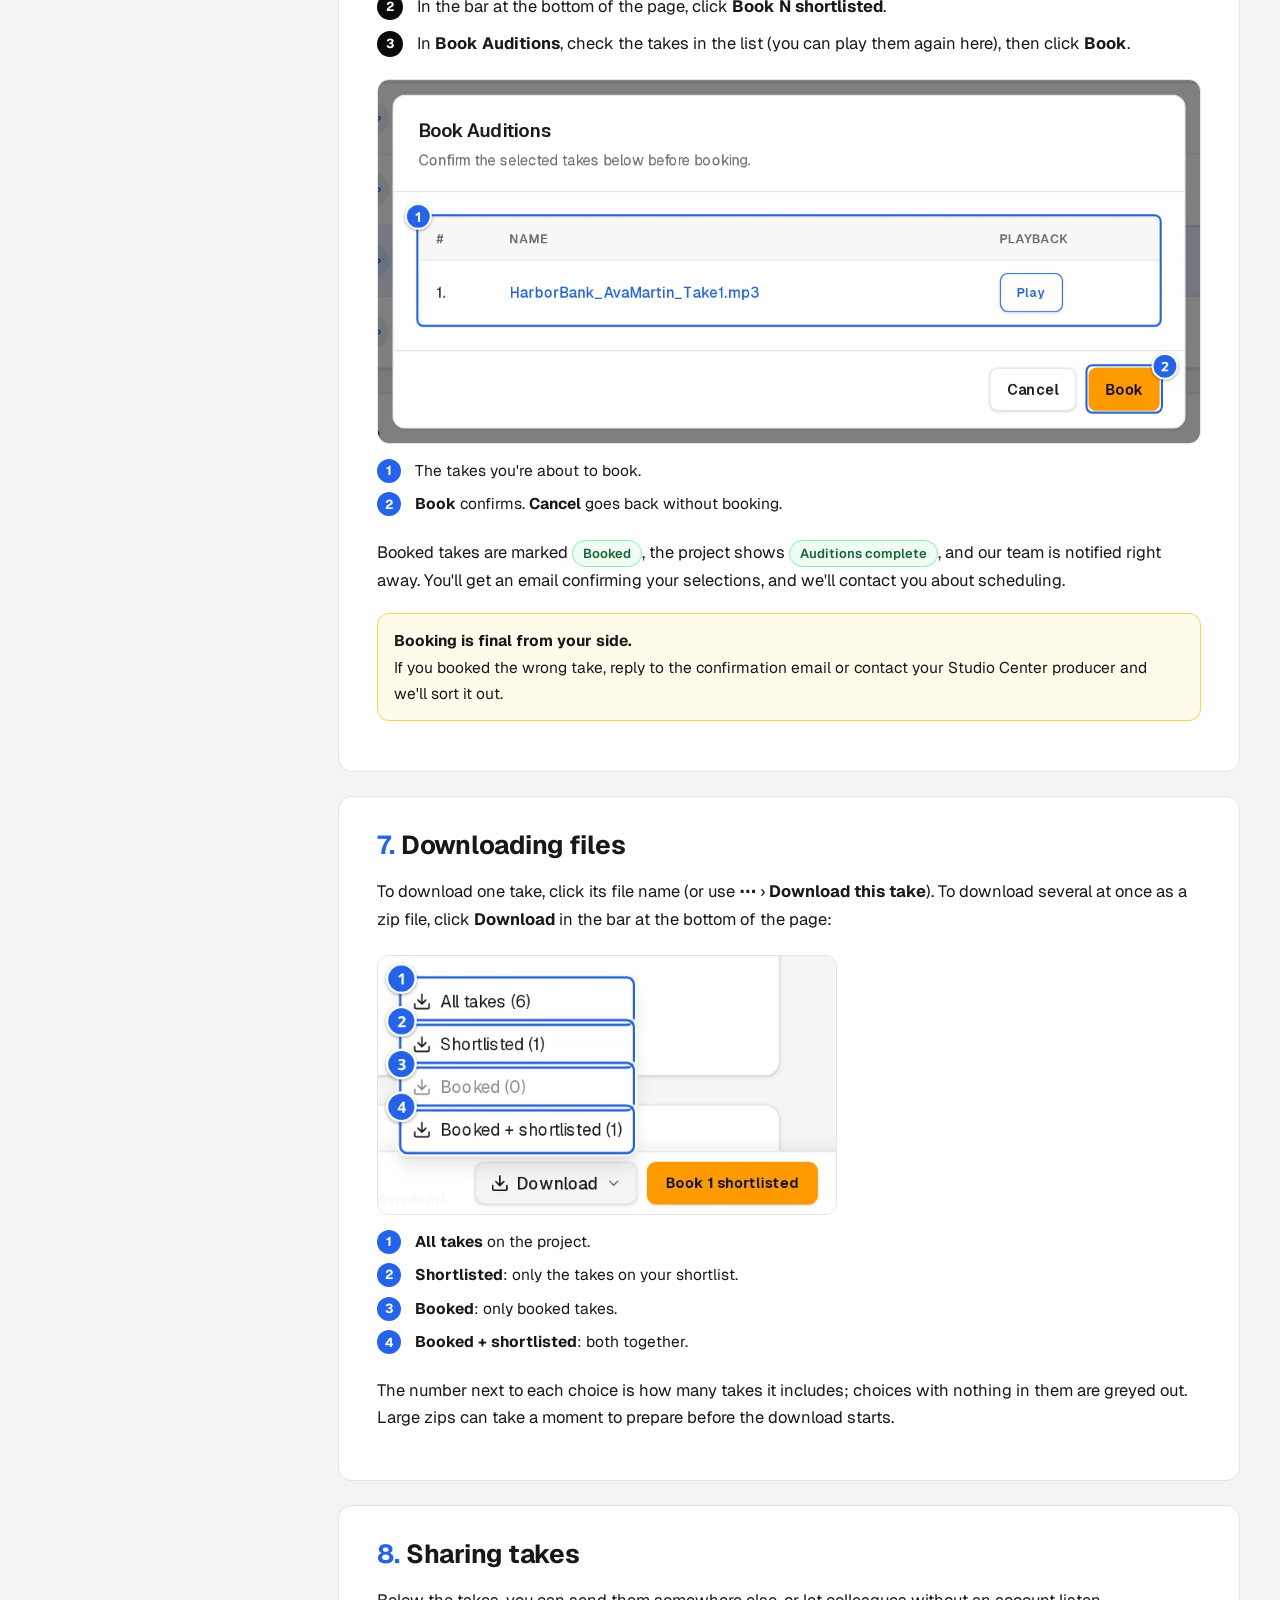
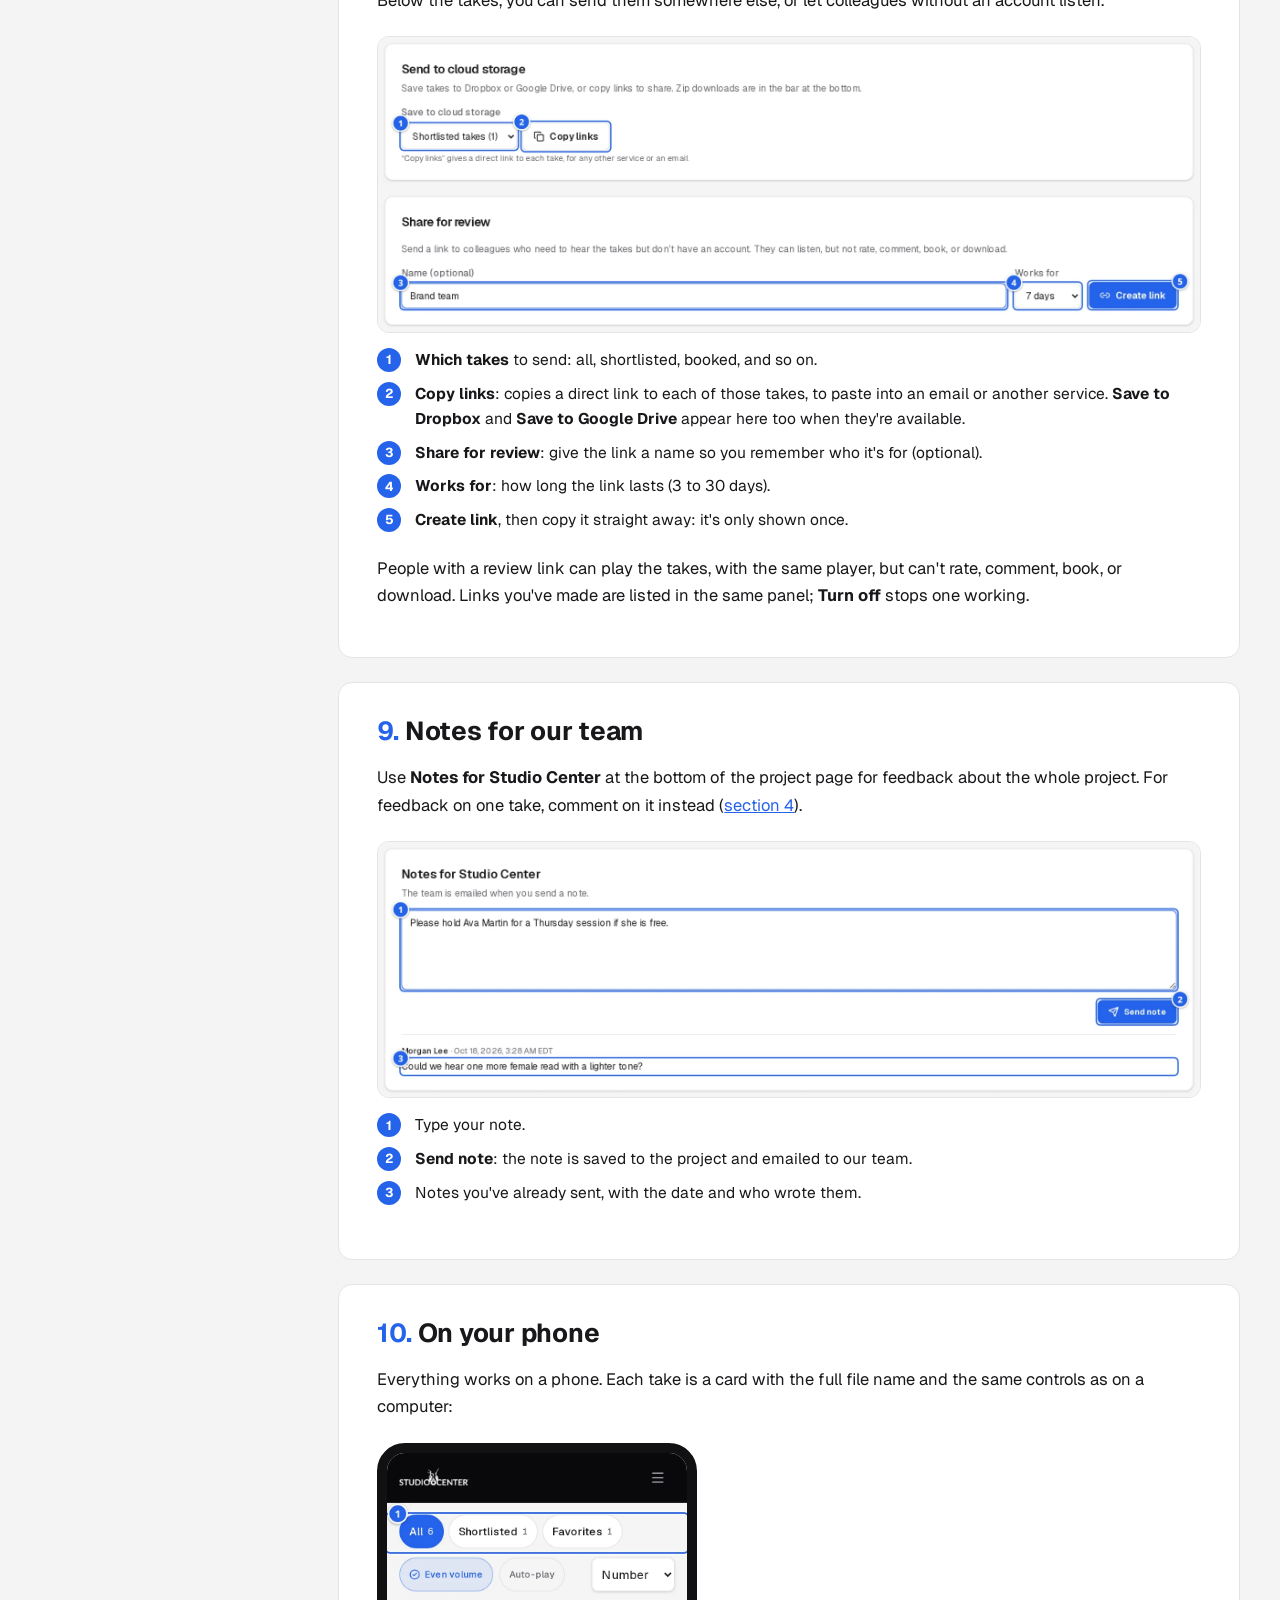
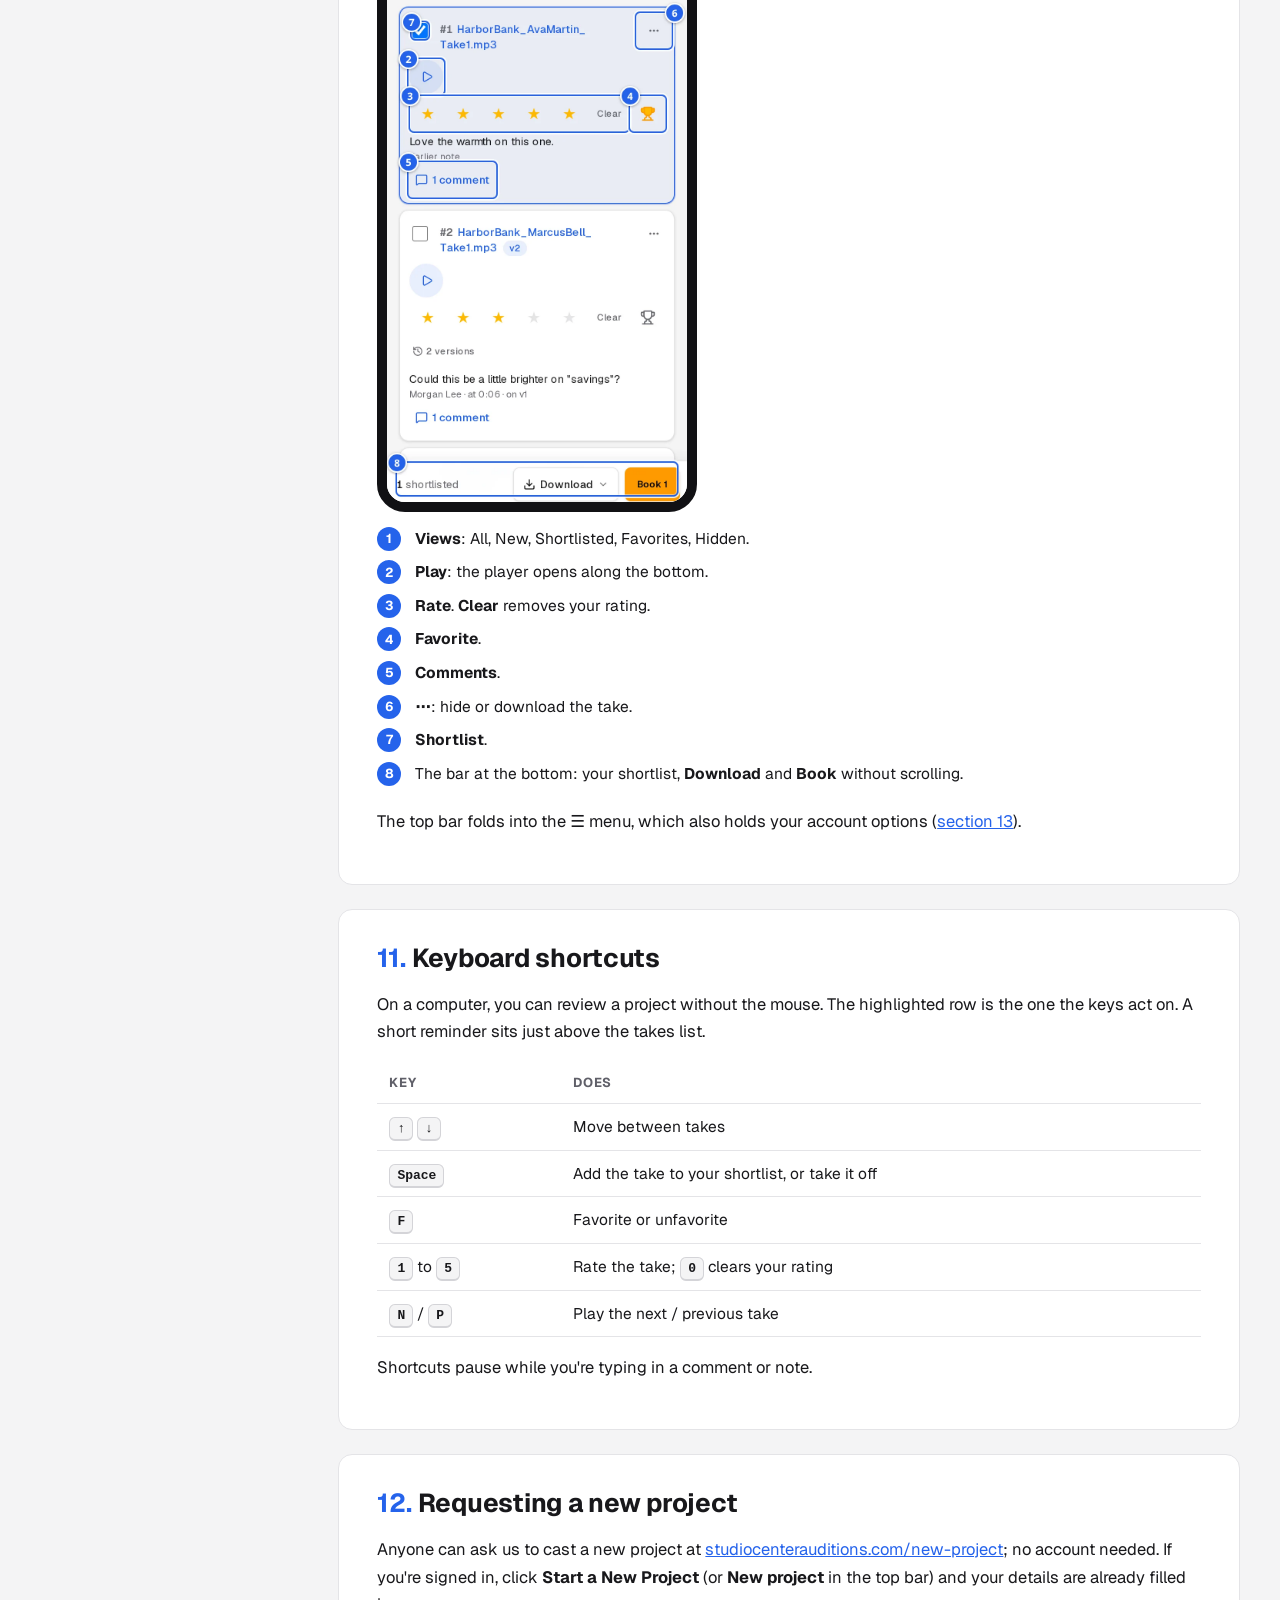
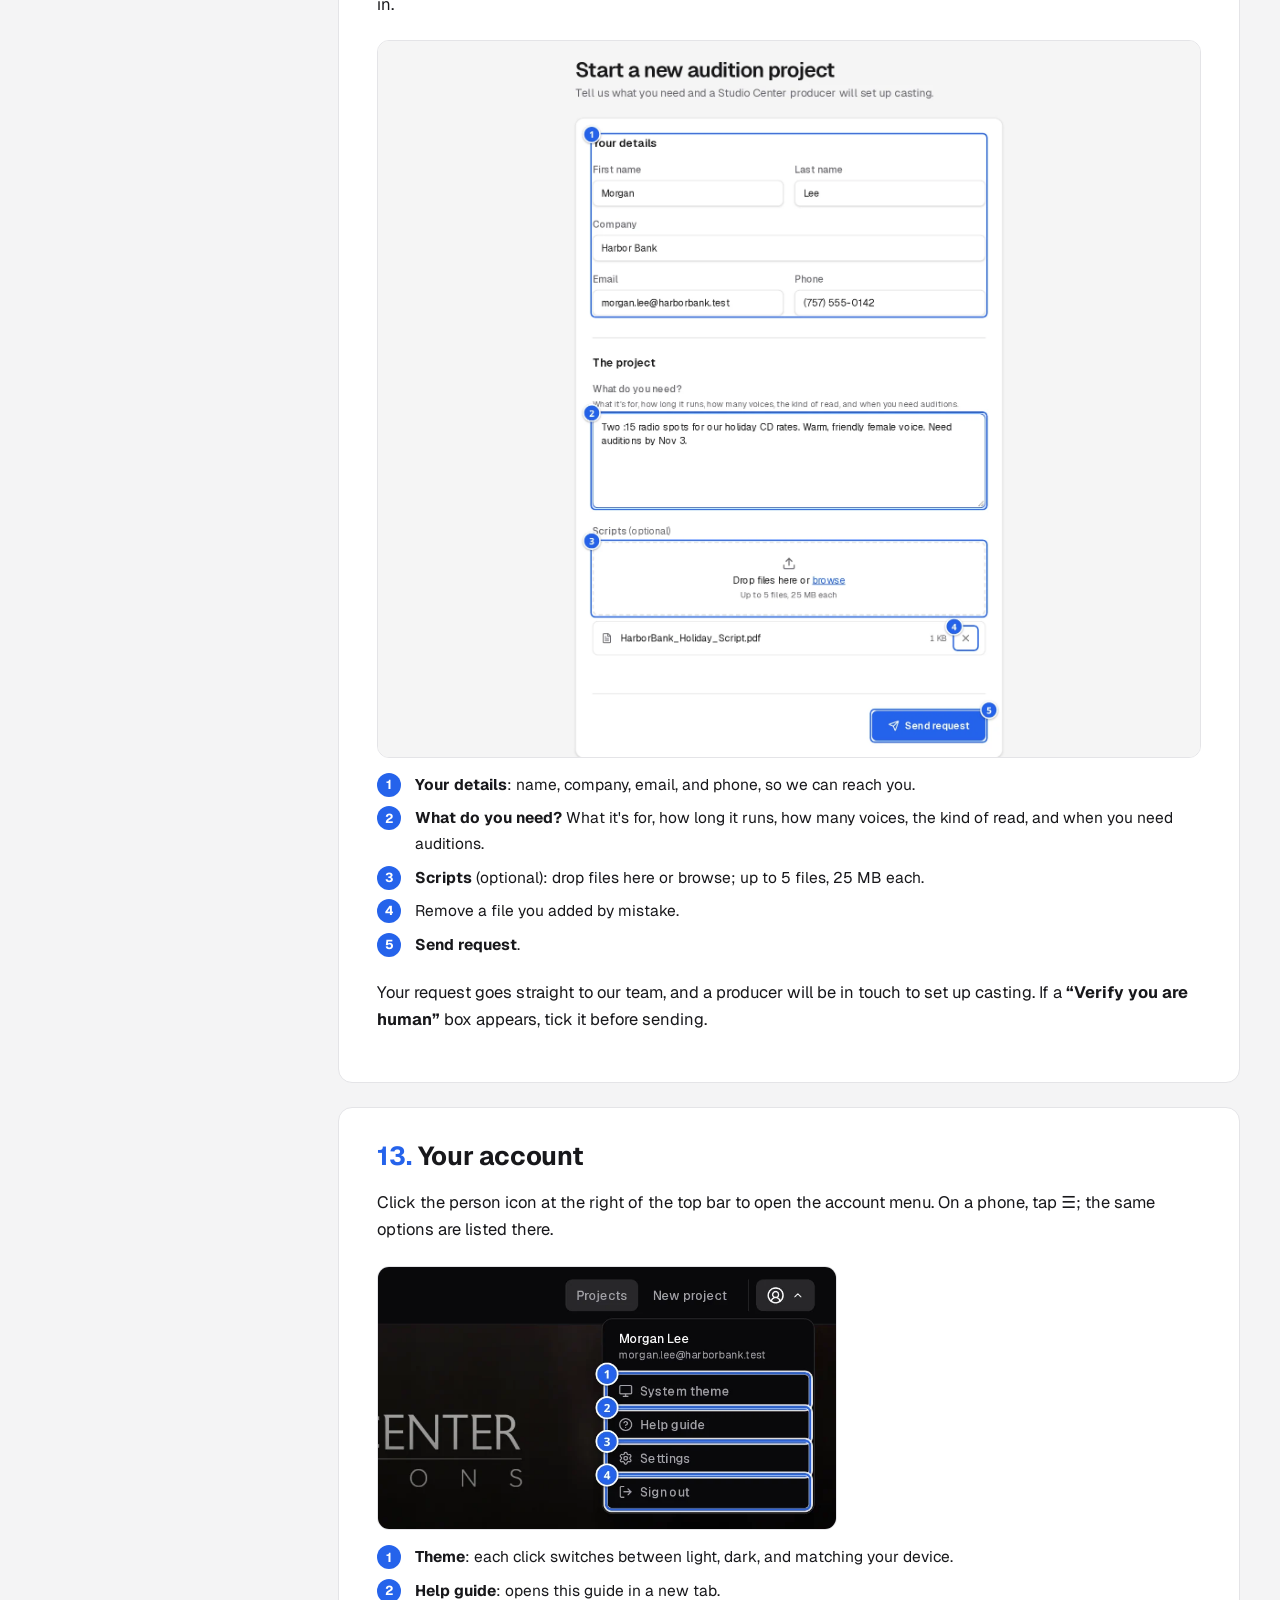
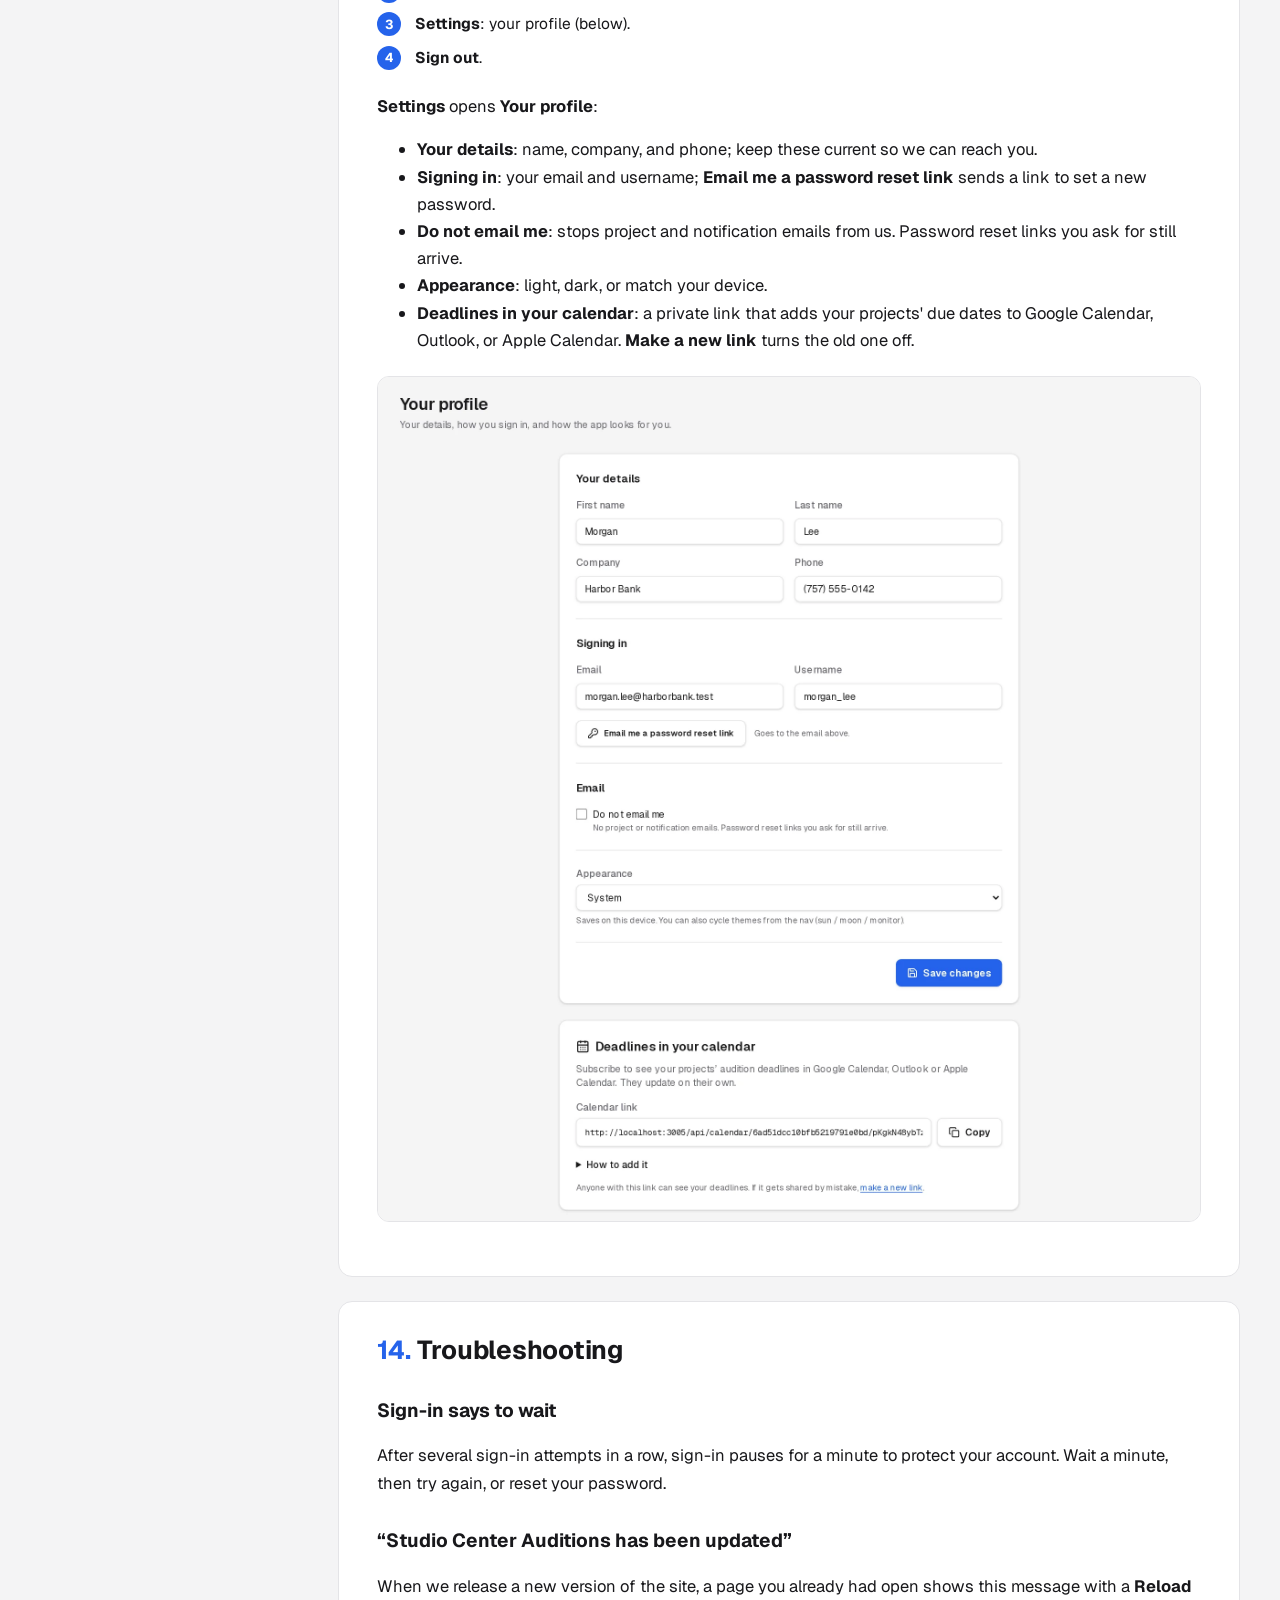
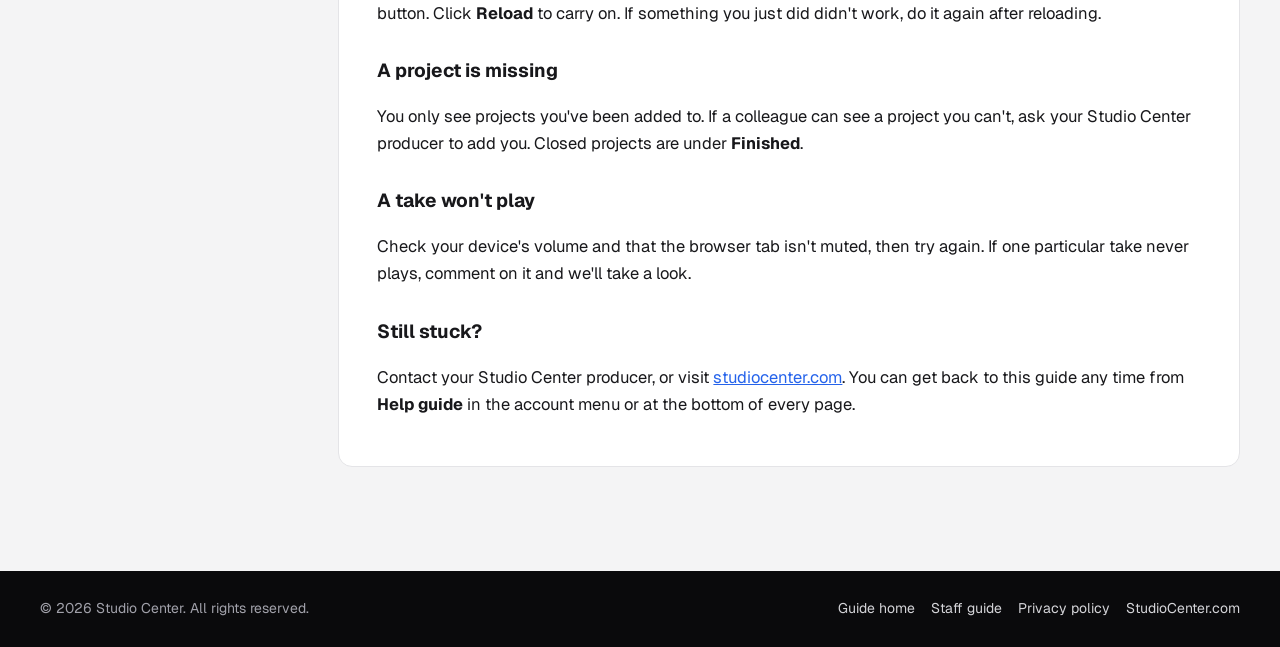
==== commit 6a13946c: "Guide for 1.8: take versions and numbers, audio conversion, live updates, privacy link. New sections" ====
--- a/client-guide.html
+++ b/client-guide.html
@@ -10,7 +10,7 @@
   <link rel="preconnect" href="https://fonts.googleapis.com">
   <link rel="preconnect" href="https://fonts.gstatic.com" crossorigin>
   <link href="https://fonts.googleapis.com/css2?family=Geist:wght@400;500;600;700&display=swap" rel="stylesheet">
-  <link rel="stylesheet" href="assets/site.css?v=20261018">
+  <link rel="stylesheet" href="assets/site.css?v=202610181530">
 </head>
 <body>
   <header class="top">
@@ -63,7 +63,7 @@
           <li>If you see a <b>“Verify you are human”</b> box, tick it. Most of the time the check happens invisibly.</li>
         </ol>
         <figure class="narrow">
-          <div class="frame"><img src="assets/guide/c-signin.webp?v=20261018" alt="The sign-in page with numbered markers" width="756" height="755" loading="lazy"></div>
+          <div class="frame"><img src="assets/guide/c-signin.webp?v=202610181530" alt="The sign-in page with numbered markers" width="756" height="755" loading="lazy"></div>
           <ul class="legend">
             <li><b class="n">1</b><span><b>Username</b>: the one from your welcome email (not your email address).</span></li>
             <li><b class="n">2</b><span><b>Password</b>.</span></li>
@@ -86,7 +86,7 @@
         <h2><span class="num">2.</span>Your projects</h2>
         <p class="lead">After you sign in, you'll see the projects you're part of.</p>
         <figure>
-          <div class="frame"><img src="assets/guide/c-projects.webp?v=20261018" alt="The projects page with numbered markers" width="1800" height="1125" loading="lazy"></div>
+          <div class="frame"><img src="assets/guide/c-projects.webp?v=202610181530" alt="The projects page with numbered markers" width="1800" height="1125" loading="lazy"></div>
           <ul class="legend">
             <li><b class="n">1</b><span><b>Start a New Project</b>: ask us to cast something new (see <a href="#new-project">section 12</a>).</span></li>
             <li><b class="n">2</b><span><b>In progress</b> / <b>Finished</b>: projects still collecting auditions (due soonest first), and ones that have closed (most recent first). The number is how many are in each.</span></li>
@@ -101,11 +101,11 @@
 
       <section id="takes">
         <h2><span class="num">3.</span>Reviewing takes</h2>
-        <p class="lead">Each project page lists every audition (take) we've posted for you. New takes appear throughout the day until the deadline.</p>
-        <figure>
-          <div class="frame"><img src="assets/guide/c-takes.webp?v=20261018" alt="The takes table with numbered markers" width="1800" height="1064" loading="lazy"></div>
-          <ul class="legend">
-            <li><b class="n">1</b><span>How many takes arrived since your last visit. Click it to see just those.</span></li>
+        <p class="lead">Each project page lists every audition (take) we've posted for you. New takes appear throughout the day until the deadline, right on the page as we post them; you don't need to reload.</p>
+        <figure>
+          <div class="frame"><img src="assets/guide/c-takes.webp?v=202610181530" alt="The takes table with numbered markers" width="1800" height="1119" loading="lazy"></div>
+          <ul class="legend">
+            <li><b class="n">1</b><span>How many takes arrived (or got a new version) since your last visit. Click it to see just those.</span></li>
             <li><b class="n">2</b><span><b>Views</b>: <b>All</b>, <b>New</b>, <b>Shortlisted</b>, <b>Favorites</b>, and <b>Hidden</b> (once you hide a take), each with a count.</span></li>
             <li><b class="n">3</b><span><b>Even out volume</b> plays louder takes quieter so you judge every read at the same level. <b>Play next automatically</b> starts the next take when one ends (see <a href="#listen">section 5</a>).</span></li>
             <li><b class="n">4</b><span><b>Shortlist</b> the takes you want to book or download together (see <a href="#booking">section 6</a>).</span></li>
@@ -117,9 +117,23 @@
             <li><b class="n">10</b><span><b>⋯</b>: <b>Hide this take</b> if it isn't a fit (bring it back from the <b>Hidden</b> view), or <b>Download this take</b>.</span></li>
             <li><b class="n">11</b><span><b>New</b>: added since your last visit.</span></li>
             <li><b class="n">12</b><span>A reminder of the keyboard shortcuts; <b>Help</b> opens <a href="#shortcuts">section 11</a>.</span></li>
-          </ul>
-        </figure>
-        <p>Click the <b>Name</b> or <b>Rating</b> heading to sort by it; click again to reverse.</p>
+            <li><b class="n">13</b><span><b>#</b>: each take's number, so you can tell us “we like #4”. Takes are listed in number order, as our team arranged them.</span></li>
+            <li><b class="n">14</b><span><b>v2 · Updated</b>: we've posted a new version of this take (for example, a re-read you asked for) since your last visit.</span></li>
+            <li><b class="n">15</b><span><b>2 versions</b>: play and compare every version (below).</span></li>
+          </ul>
+        </figure>
+        <p>Click the <b>#</b>, <b>Name</b> or <b>Rating</b> heading to sort by it; click again to reverse. On a phone, use the sort menu above the takes.</p>
+        <h3>Versions of a take</h3>
+        <p>When you ask for another read, we add it to the same take as a new version, so its number, your rating, shortlist and comments stay with it. Click <b>2 versions</b> to hear them side by side.</p>
+        <figure>
+          <div class="frame"><img src="assets/guide/c-versions.webp?v=202610181530" alt="A take with its versions and a comment on version 1" width="1800" height="690" loading="lazy"></div>
+          <ul class="legend">
+            <li><b class="n">1</b><span><b>Play</b> any version; it plays in the same player at the bottom of the page.</span></li>
+            <li><b class="n">2</b><span><b>Current</b>: the latest version, the one you hear when you click the take's own <b>Play</b> and the one included when you download or book.</span></li>
+            <li><b class="n">3</b><span><b>Download</b> a version.</span></li>
+            <li><b class="n">4</b><span>Comments say which version they were about (“on v1”). A comment you write while an earlier version is playing is saved for that version.</span></li>
+          </ul>
+        </figure>
         <div class="tip"><strong>No takes yet?</strong> You'll see “Auditions are on the way.” We post takes as talent record them; check back later in the day.</div>
       </section>
 
@@ -127,7 +141,7 @@
         <h2><span class="num">4.</span>Comments on a take</h2>
         <p>Tell us what you think of a particular read: “love the warmth”, “can she try it slower?”. Our team sees each comment and can reply right under it.</p>
         <figure>
-          <div class="frame"><img src="assets/guide/c-comments.webp?v=20261018" alt="A take with its comments open" width="1800" height="573" loading="lazy"></div>
+          <div class="frame"><img src="assets/guide/c-comments.webp?v=202610181530" alt="A take with its comments open" width="1800" height="573" loading="lazy"></div>
           <ul class="legend">
             <li><b class="n">1</b><span>Comments so far, with who wrote them and when.</span></li>
             <li><b class="n">2</b><span>Type your comment.</span></li>
@@ -135,14 +149,14 @@
             <li><b class="n">4</b><span><b>Comment</b> sends it.</span></li>
           </ul>
         </figure>
-        <p>Comments pinned to a moment show as marks on the player's waveform. Click <b>1 comment</b> (or <b>Comment</b>) again to close the thread.</p>
+        <p>Comments pinned to a moment show as marks on the player's waveform (for the version they were about). Click <b>1 comment</b> (or <b>Comment</b>) again to close the thread.</p>
       </section>
 
       <section id="listen">
         <h2><span class="num">5.</span>Listening</h2>
         <p>Click <b>Play</b> on any take. A player opens along the bottom of the page and stays there while you scroll, so you can keep rating and shortlisting as you listen.</p>
         <figure>
-          <div class="frame"><img src="assets/guide/c-player.webp?v=20261018" alt="The player and shortlist bar at the bottom of the page" width="1800" height="165" loading="lazy"></div>
+          <div class="frame"><img src="assets/guide/c-player.webp?v=202610181530" alt="The player and shortlist bar at the bottom of the page" width="1800" height="165" loading="lazy"></div>
           <ul class="legend">
             <li><b class="n">1</b><span><b>Previous take</b>.</span></li>
             <li><b class="n">2</b><span><b>Pause</b> / <b>Play</b>. Pausing keeps your place.</span></li>
@@ -165,7 +179,7 @@
           <li>In <b>Book Auditions</b>, check the takes in the list (you can play them again here), then click <b>Book</b>.</li>
         </ol>
         <figure>
-          <div class="frame"><img src="assets/guide/c-book.webp?v=20261018" alt="The Book Auditions dialog" width="1194" height="527" loading="lazy"></div>
+          <div class="frame"><img src="assets/guide/c-book.webp?v=202610181530" alt="The Book Auditions dialog" width="1194" height="527" loading="lazy"></div>
           <ul class="legend">
             <li><b class="n">1</b><span>The takes you're about to book.</span></li>
             <li><b class="n">2</b><span><b>Book</b> confirms. <b>Cancel</b> goes back without booking.</span></li>
@@ -179,7 +193,7 @@
         <h2><span class="num">7.</span>Downloading files</h2>
         <p>To download one take, click its file name (or use <b>⋯</b> › <b>Download this take</b>). To download several at once as a zip file, click <b>Download</b> in the bar at the bottom of the page:</p>
         <figure class="narrow">
-          <div class="frame"><img src="assets/guide/c-downloads.webp?v=20261018" alt="The Download menu" width="579" height="327" loading="lazy"></div>
+          <div class="frame"><img src="assets/guide/c-downloads.webp?v=202610181530" alt="The Download menu" width="579" height="326" loading="lazy"></div>
           <ul class="legend">
             <li><b class="n">1</b><span><b>All takes</b> on the project.</span></li>
             <li><b class="n">2</b><span><b>Shortlisted</b>: only the takes on your shortlist.</span></li>
@@ -194,7 +208,7 @@
         <h2><span class="num">8.</span>Sharing takes</h2>
         <p>Below the takes, you can send them somewhere else, or let colleagues without an account listen.</p>
         <figure>
-          <div class="frame"><img src="assets/guide/c-share.webp?v=20261018" alt="Send to cloud storage and Share for review" width="1800" height="647" loading="lazy"></div>
+          <div class="frame"><img src="assets/guide/c-share.webp?v=202610181530" alt="Send to cloud storage and Share for review" width="1800" height="647" loading="lazy"></div>
           <ul class="legend">
             <li><b class="n">1</b><span><b>Which takes</b> to send: all, shortlisted, booked, and so on.</span></li>
             <li><b class="n">2</b><span><b>Copy links</b>: copies a direct link to each of those takes, to paste into an email or another service. <b>Save to Dropbox</b> and <b>Save to Google Drive</b> appear here too when they're available.</span></li>
@@ -210,7 +224,7 @@
         <h2><span class="num">9.</span>Notes for our team</h2>
         <p>Use <b>Notes for Studio Center</b> at the bottom of the project page for feedback about the whole project. For feedback on one take, comment on it instead (<a href="#comments">section 4</a>).</p>
         <figure>
-          <div class="frame"><img src="assets/guide/c-notes.webp?v=20261018" alt="The Notes for Studio Center panel" width="1800" height="560" loading="lazy"></div>
+          <div class="frame"><img src="assets/guide/c-notes.webp?v=202610181530" alt="The Notes for Studio Center panel" width="1800" height="560" loading="lazy"></div>
           <ul class="legend">
             <li><b class="n">1</b><span>Type your note.</span></li>
             <li><b class="n">2</b><span><b>Send note</b>: the note is saved to the project and emailed to our team.</span></li>
@@ -223,7 +237,7 @@
         <h2><span class="num">10.</span>On your phone</h2>
         <p>Everything works on a phone. Each take is a card with the full file name and the same controls as on a computer:</p>
         <figure class="phone">
-          <div class="frame"><img src="assets/guide/c-phone.webp?v=20261018" alt="A project on a phone" width="780" height="1688" loading="lazy"></div>
+          <div class="frame"><img src="assets/guide/c-phone.webp?v=202610181530" alt="A project on a phone" width="780" height="1688" loading="lazy"></div>
           <ul class="legend">
             <li><b class="n">1</b><span><b>Views</b>: All, New, Shortlisted, Favorites, Hidden.</span></li>
             <li><b class="n">2</b><span><b>Play</b>: the player opens along the bottom.</span></li>
@@ -258,7 +272,7 @@
         <h2><span class="num">12.</span>Requesting a new project</h2>
         <p>Anyone can ask us to cast a new project at <a href="https://studiocenterauditions.com/new-project">studiocenterauditions.com/new-project</a>; no account needed. If you're signed in, click <b>Start a New Project</b> (or <b>New project</b> in the top bar) and your details are already filled in.</p>
         <figure>
-          <div class="frame"><img src="assets/guide/c-new.webp?v=20261018" alt="The Start a new audition project form" width="1800" height="1569" loading="lazy"></div>
+          <div class="frame"><img src="assets/guide/c-new.webp?v=202610181530" alt="The Start a new audition project form" width="1800" height="1569" loading="lazy"></div>
           <ul class="legend">
             <li><b class="n">1</b><span><b>Your details</b>: name, company, email, and phone, so we can reach you.</span></li>
             <li><b class="n">2</b><span><b>What do you need?</b> What it's for, how long it runs, how many voices, the kind of read, and when you need auditions.</span></li>
@@ -274,7 +288,7 @@
         <h2><span class="num">13.</span>Your account</h2>
         <p>Click the person icon at the right of the top bar to open the account menu. On a phone, tap <b>☰</b>; the same options are listed there.</p>
         <figure class="narrow">
-          <div class="frame"><img src="assets/guide/c-account.webp?v=20261018" alt="The account menu, open" width="774" height="444" loading="lazy"></div>
+          <div class="frame"><img src="assets/guide/c-account.webp?v=202610181530" alt="The account menu, open" width="774" height="444" loading="lazy"></div>
           <ul class="legend">
             <li><b class="n">1</b><span><b>Theme</b>: each click switches between light, dark, and matching your device.</span></li>
             <li><b class="n">2</b><span><b>Help guide</b>: opens this guide in a new tab.</span></li>
@@ -291,7 +305,7 @@
           <li><b>Deadlines in your calendar</b>: a private link that adds your projects' due dates to Google Calendar, Outlook, or Apple Calendar. <b>Make a new link</b> turns the old one off.</li>
         </ul>
         <figure>
-          <div class="frame"><img src="assets/guide/c-profile.webp?v=20261018" alt="The Your profile page" width="1800" height="1823" loading="lazy"></div>
+          <div class="frame"><img src="assets/guide/c-profile.webp?v=202610181530" alt="The Your profile page" width="1800" height="1850" loading="lazy"></div>
         </figure>
       </section>
 
@@ -299,6 +313,8 @@
         <h2><span class="num">14.</span>Troubleshooting</h2>
         <h3>Sign-in says to wait</h3>
         <p>After several sign-in attempts in a row, sign-in pauses for a minute to protect your account. Wait a minute, then try again, or reset your password.</p>
+        <h3>“Studio Center Auditions has been updated”</h3>
+        <p>When we release a new version of the site, a page you already had open shows this message with a <b>Reload</b> button. Click <b>Reload</b> to carry on. If something you just did didn't work, do it again after reloading.</p>
         <h3>A project is missing</h3>
         <p>You only see projects you've been added to. If a colleague can see a project you can't, ask your Studio Center producer to add you. Closed projects are under <b>Finished</b>.</p>
         <h3>A take won't play</h3>
@@ -312,7 +328,7 @@
   <footer>
     <div class="wrap">
       <span>© 2026 Studio Center. All rights reserved.</span>
-      <span><a href="./">Guide home</a><a href="staff-guide.html">Staff guide</a><a href="https://www.studiocenter.com">StudioCenter.com</a></span>
+      <span><a href="./">Guide home</a><a href="staff-guide.html">Staff guide</a><a href="https://studiocenterauditions.com/privacy">Privacy policy</a><a href="https://www.studiocenter.com">StudioCenter.com</a></span>
     </div>
   </footer>
   <script src="assets/toc.js"></script>
